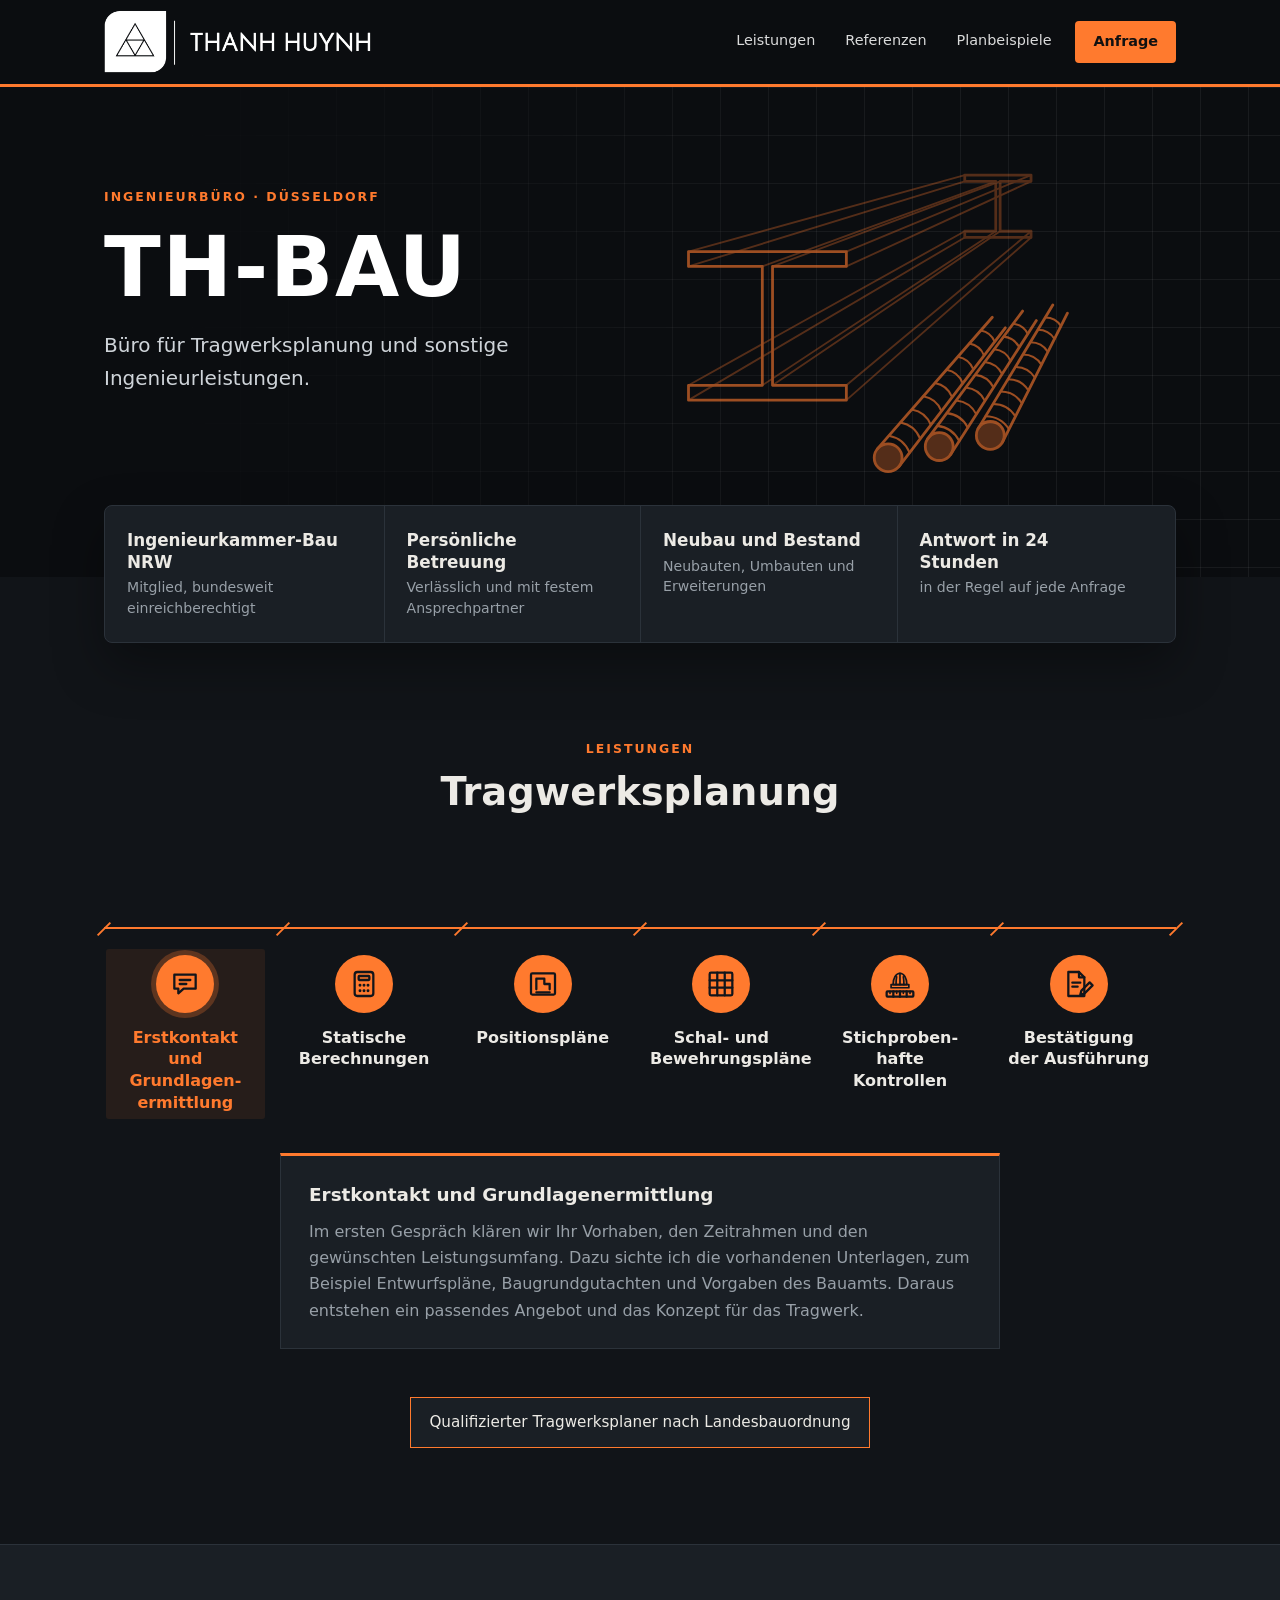
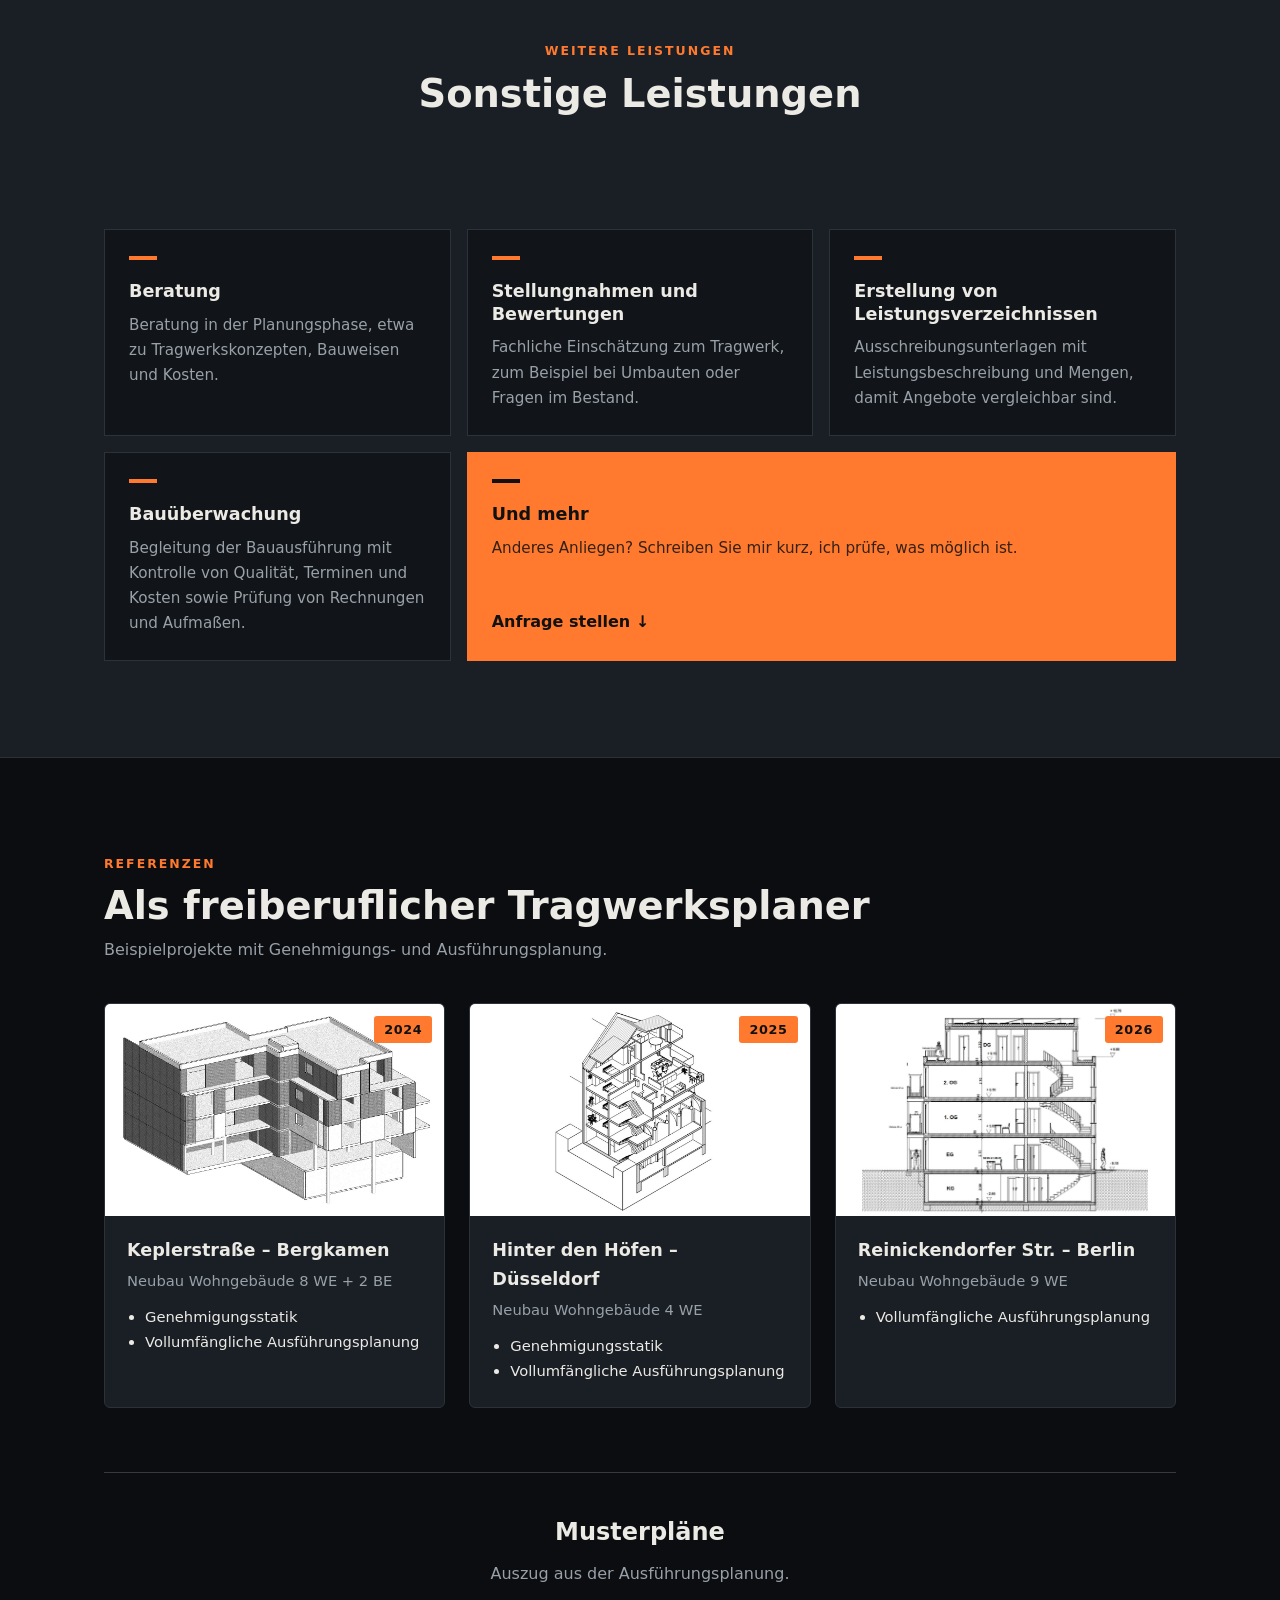
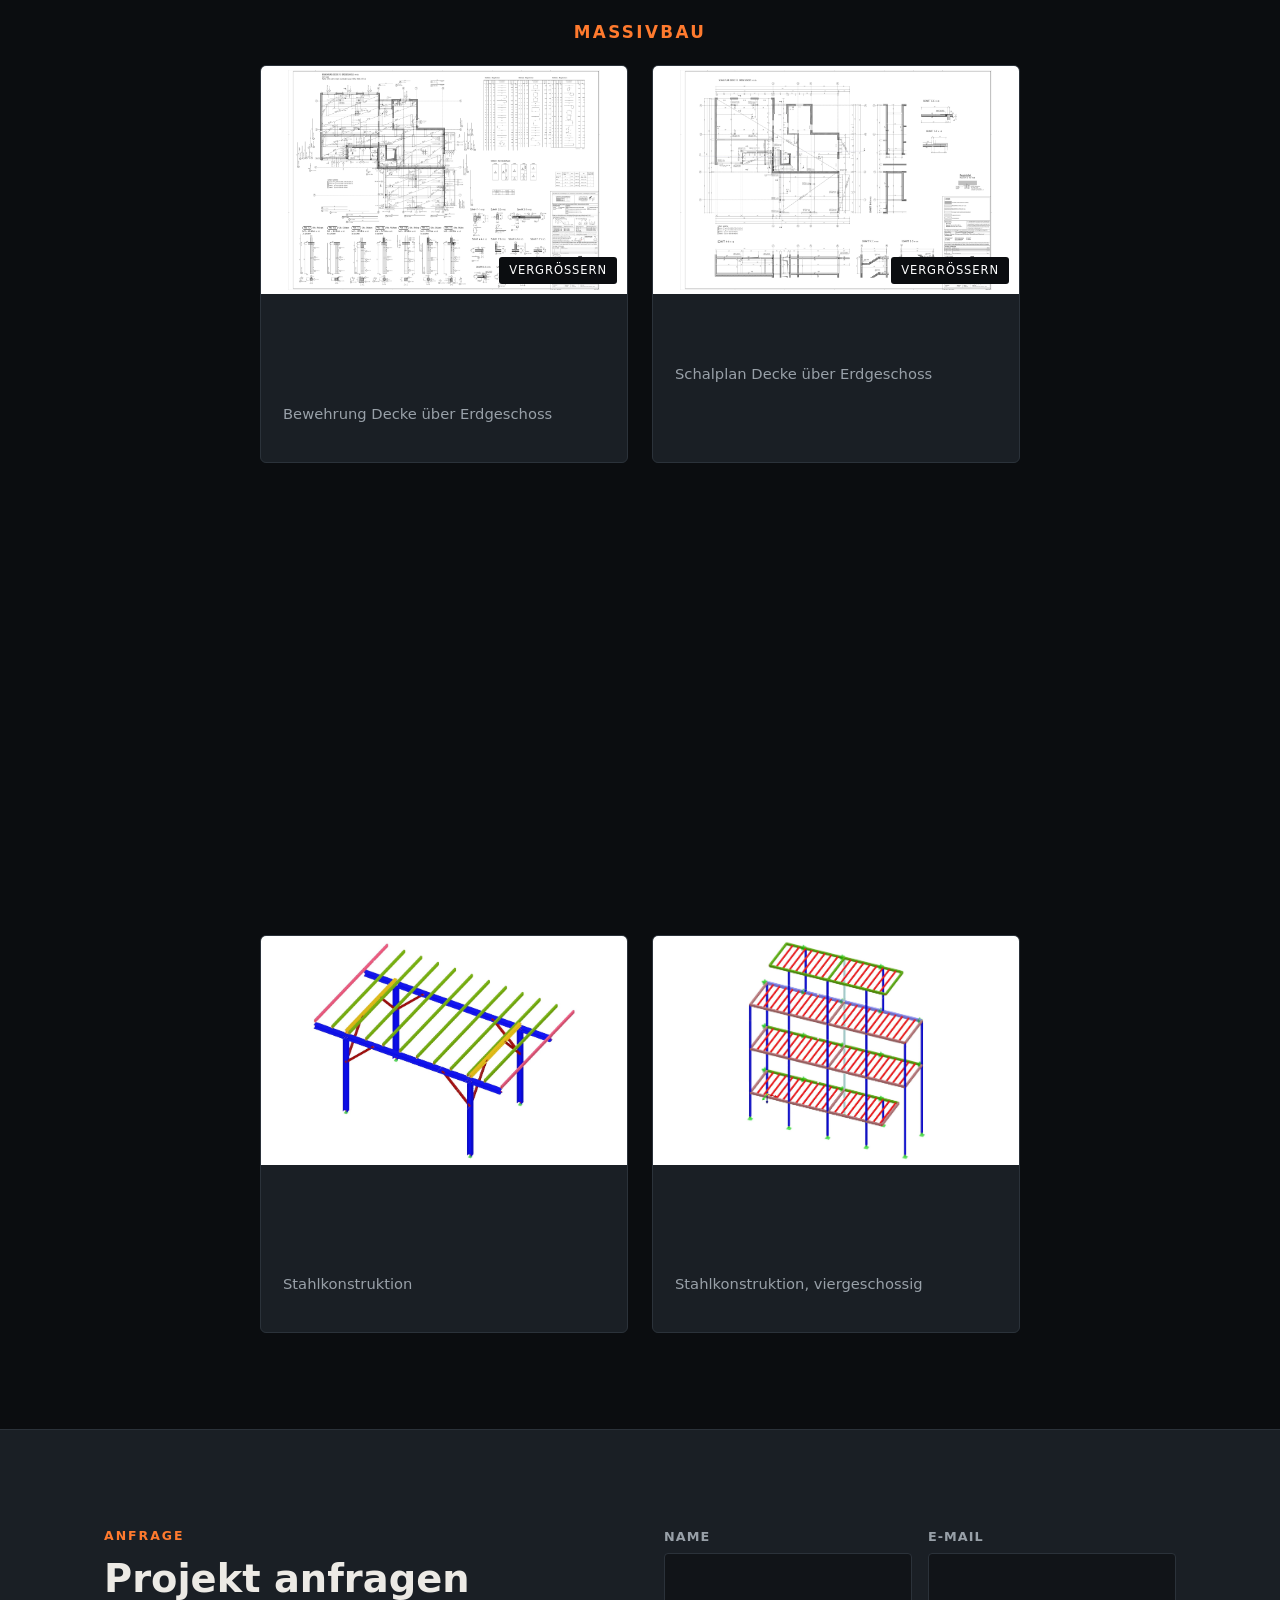
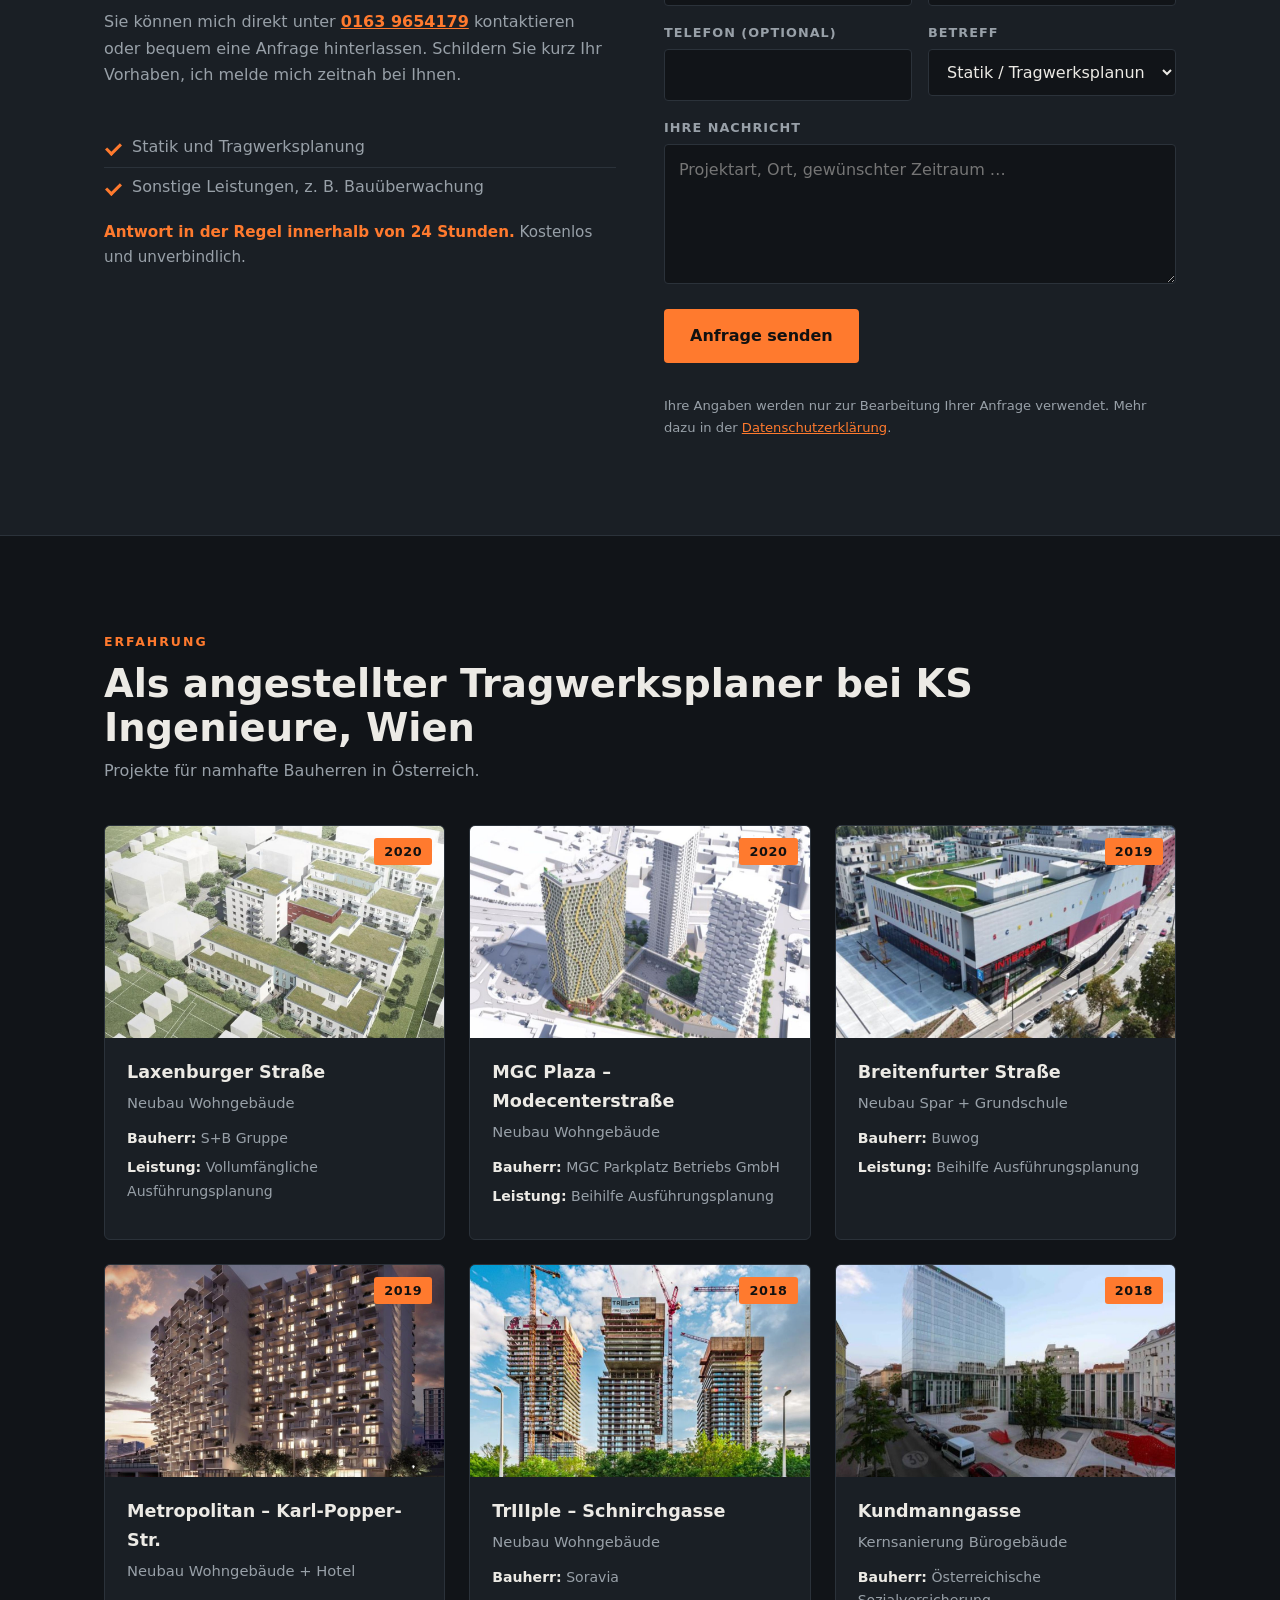
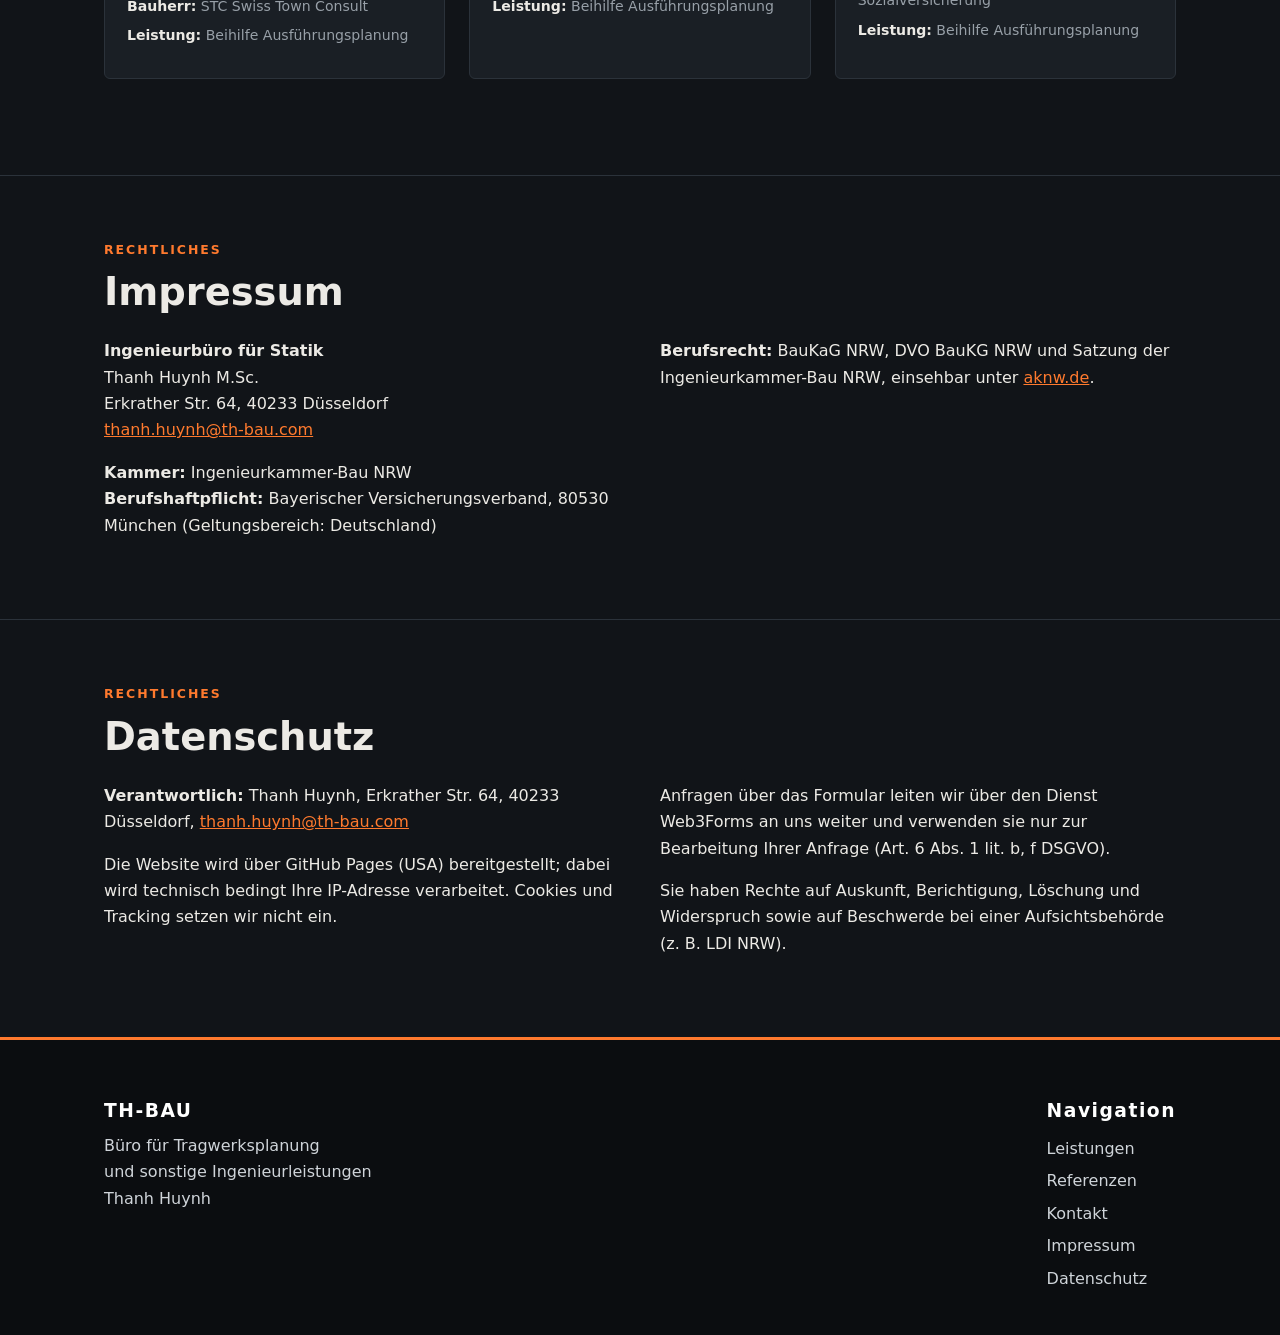
==== design1.html @ 148c4012 "Hover-Effekt Anheben fuer die Symbole der Massekette Co-Authored-By: Claude Sonnet 5.5 <noreply@anth" ====
<!DOCTYPE html>
<html lang="de" data-theme="dark">
<head>
<meta charset="utf-8">
<meta name="robots" content="noindex">
<meta name="viewport" content="width=device-width, initial-scale=1, viewport-fit=cover">
<title>TH-BAU – Büro für Tragwerksplanung und sonstige Ingenieurleistungen</title>
<meta name="description" content="TH-BAU – Ingenieurbüro Thanh Huynh in Düsseldorf: Tragwerksplanung, Statik sowie Schal- und Bewehrungspläne.">
<meta name="theme-color" content="#1b2026">
<meta name="color-scheme" content="dark">
<link rel="icon" href="data:image/svg+xml,%3Csvg xmlns='http://www.w3.org/2000/svg' viewBox='0 0 64 64'%3E%3Crect width='64' height='64' rx='12' fill='%231b2026'/%3E%3Cpath d='M32 10 55 52H9Z' fill='none' stroke='white' stroke-width='4' stroke-linejoin='round'/%3E%3Cpath d='M21 31H43L32 52Z' fill='none' stroke='white' stroke-width='4' stroke-linejoin='round'/%3E%3C/svg%3E">
<meta property="og:type" content="website">
<meta property="og:locale" content="de_DE">
<meta property="og:title" content="TH-BAU – Tragwerksplanung und Statik">
<meta property="og:description" content="TH-BAU – Ingenieurbüro Thanh Huynh in Düsseldorf: Tragwerksplanung, Statik sowie Schal- und Bewehrungspläne.">
<meta property="og:url" content="https://www.th-bau.com/">
<meta property="og:image" content="https://www.th-bau.com/images/3d-modell-tragwerk-keplerstrae-bergkamen.jpg">
<script type="application/ld+json">{"@context":"https://schema.org","@type":"ProfessionalService","name":"TH-BAU – Ingenieurbüro für Statik","founder":"Thanh Huynh","url":"https://www.th-bau.com/","email":"thanh.huynh@th-bau.com","telephone":"+49 163 9654179","address":{"@type":"PostalAddress","streetAddress":"Erkrather Str. 64","postalCode":"40233","addressLocality":"Düsseldorf","addressCountry":"DE"},"areaServed":"DE","knowsAbout":["Tragwerksplanung","Statik","Bewehrungsplanung"]}</script>

<style>
:root{--bg:#f4f2ee;--surf:#fff;--ink:#16191d;--mute:#5c636b;--line:#d9d5cc;--dark:#1b2026;--accent:#e8590c;--accent-ink:#fff;--grid:rgba(255,255,255,.07);
box-sizing:border-box;padding-top:env(safe-area-inset-top,0px);padding-bottom:env(safe-area-inset-bottom,0px);color-scheme:light}
@media (prefers-color-scheme:dark){:root:not([data-theme="light"]){--bg:#111418;--surf:#1a1f25;--ink:#eceae5;--mute:#98a0a8;--line:#2b323a;--dark:#0b0d10;--accent:#ff7a2e;--accent-ink:#111;color-scheme:dark}}
:root[data-theme="dark"]{--bg:#111418;--surf:#1a1f25;--ink:#eceae5;--mute:#98a0a8;--line:#2b323a;--dark:#0b0d10;--accent:#ff7a2e;--accent-ink:#111;color-scheme:dark}
html{scroll-behavior:smooth;scroll-padding-top:calc(104px + env(safe-area-inset-top,0px))}
*{box-sizing:border-box}
body{margin:0;background:var(--bg);color:var(--ink);font:16px/1.65 system-ui,-apple-system,"Segoe UI",Roboto,Helvetica,Arial,sans-serif}
body::before{content:"";position:fixed;inset:0 0 auto;height:env(safe-area-inset-top,0px);background:var(--dark);z-index:10}
a{color:inherit}
.wrap{max-width:1120px;margin:0 auto;padding:0 24px}
header{position:sticky;top:env(safe-area-inset-top,0px);z-index:9;background:var(--dark);color:#fff;border-bottom:3px solid var(--accent)}
header .wrap{display:flex;align-items:center;justify-content:space-between;flex-wrap:wrap;gap:6px 16px;min-height:84px;padding-top:8px;padding-bottom:8px}
.logo{display:block;line-height:0}
.logo img{height:68px;width:auto;display:block}
nav{display:flex;gap:6px;flex-wrap:wrap}
nav a{text-decoration:none;font-size:.9rem;padding:8px 12px;border-radius:4px;opacity:.85}
nav a.cta{background:var(--accent);color:var(--accent-ink);font-weight:700;opacity:1;padding:9px 18px;margin-left:6px}
nav a.cta:hover{filter:brightness(1.1);background:var(--accent)}
nav a:hover{opacity:1;background:rgba(255,255,255,.1)}
.hero{background:var(--dark);color:#fff;position:relative;overflow:hidden}
.hero .wrap{padding-top:96px;padding-bottom:104px;position:relative}
.heroart{position:absolute;right:calc(max(0px,(100% - 1120px)/2) + 24px);top:50%;transform:translateY(-50%);width:min(46%,520px);height:auto;color:var(--accent);opacity:.45;pointer-events:none}@media (max-width:760px){.heroart{width:88%;right:-14%;opacity:.14}}
.tag{display:inline-block;font-size:.78rem;font-weight:700;letter-spacing:.16em;text-transform:uppercase;color:var(--accent);margin-bottom:18px}
h1{font-size:clamp(2.6rem,8vw,5.2rem);line-height:1;margin:0 0 20px;letter-spacing:.02em;font-weight:800}
.hero p{font-size:1.25rem;max-width:560px;margin:0 0 32px;color:#cfd4d9}
.btn{display:inline-block;background:var(--accent);color:var(--accent-ink);font-weight:700;text-decoration:none;padding:14px 26px;border-radius:4px}
.btn.ghost{background:none;color:inherit;border:2px solid currentColor;margin-left:8px}
.who{margin-top:44px;padding-top:20px;border-top:1px solid rgba(255,255,255,.2);display:inline-block;color:#aeb5bc;font-size:.95rem}
.who b{color:#fff}
section{padding:80px 0}
h2{font-size:clamp(1.7rem,4vw,2.4rem);margin:0 0 8px;line-height:1.15}
.sub{color:var(--mute);margin:0 0 40px;max-width:640px}
.kicker{font-size:.78rem;font-weight:700;letter-spacing:.16em;text-transform:uppercase;color:var(--accent);display:block;margin-bottom:10px}
.grid2{display:grid;grid-template-columns:repeat(auto-fit,minmax(min(100%,420px),1fr));gap:24px}
.card{background:var(--surf);border:1px solid var(--line);border-top:5px solid var(--accent);border-radius:6px;padding:32px}
.card h3{margin:0 0 6px;font-size:1.2rem;letter-spacing:.04em}
.card .lead{color:var(--mute);margin:0 0 18px}
.card h4{margin:0 0 8px;font-size:.8rem;letter-spacing:.12em;text-transform:uppercase;color:var(--mute)}
ul.chk{list-style:none;margin:0;padding:0}
ul.chk li{padding:6px 0 6px 28px;position:relative;border-bottom:1px solid var(--line)}
ul.chk li:last-child{border:0}
ul.chk li::before{content:"";position:absolute;left:2px;top:15px;width:12px;height:6px;border-left:3px solid var(--accent);border-bottom:3px solid var(--accent);transform:rotate(-45deg)}
.note{margin-top:22px;padding:14px 16px;background:var(--bg);border-left:4px solid var(--accent);font-size:.95rem}
.note a{color:var(--accent);font-weight:700}
.dark{background:var(--dark);color:#eceae5}
.dark .sub{color:#98a0a8}
.projects{display:grid;grid-template-columns:repeat(auto-fill,minmax(min(100%,320px),1fr));gap:24px}
.proj{background:var(--surf);border:1px solid var(--line);border-radius:6px;overflow:hidden;color:var(--ink);display:flex;flex-direction:column}
.ph{aspect-ratio:16/10;background:repeating-linear-gradient(45deg,var(--bg),var(--bg) 12px,var(--line) 12px,var(--line) 13px);display:grid;place-items:center;color:var(--mute);font-size:.8rem;letter-spacing:.12em;text-transform:uppercase;position:relative}
.ph.plan{background-image:linear-gradient(var(--line) 1px,transparent 1px),linear-gradient(90deg,var(--line) 1px,transparent 1px);background-size:20px 20px}
.ph img{position:absolute;inset:0;width:100%;height:100%;object-fit:cover}
.year{position:absolute;top:12px;right:12px;background:var(--accent);color:var(--accent-ink);font-weight:700;font-size:.8rem;padding:3px 10px;border-radius:3px;letter-spacing:.05em;z-index:1}
.body{padding:20px 22px 24px}
.body h3{margin:0 0 4px;font-size:1.1rem}
.body .type{color:var(--mute);font-size:.92rem;margin:0 0 12px}
.body ul{margin:0;padding-left:18px;font-size:.92rem}
.meta{font-size:.88rem;color:var(--mute);margin:0 0 6px}
.meta b{color:var(--ink)}
.ph.plan.has{background:#fff;cursor:zoom-in}
.ph.plan.has img{object-fit:contain;padding:4px}
.ph.plan.has{overflow:hidden}
.ph.plan.has img{transition:transform .35s ease}
.ph.plan.has:hover img,.ph.plan.has:focus-visible img{transform:scale(1.08)}
.ph.plan.has .zh{transition:background .2s,color .2s}
.ph.plan.has:hover .zh{background:var(--accent);color:var(--accent-ink)}
@media (prefers-reduced-motion:reduce){.ph.plan.has img{transition:none}}
.zh{position:absolute;right:10px;bottom:10px;background:var(--dark);color:#fff;font-size:.72rem;letter-spacing:.08em;padding:4px 10px;border-radius:3px;z-index:1}
.ph.zoom{cursor:zoom-in;overflow:hidden}
.ph.zoom:not(.plan) .zh{opacity:0;transition:opacity .2s}
.ph.zoom:not(.plan):hover .zh,.ph.zoom:not(.plan):focus-visible .zh{opacity:1}
@media (prefers-reduced-motion:reduce){.ph.zoom img{transition:none}}
#lb{position:fixed;inset:0;z-index:50;background:rgba(0,0,0,.98);display:none;overflow:hidden;touch-action:none;overscroll-behavior:contain;-webkit-user-select:none;user-select:none}
#lb.on{display:block}
#lb img{position:absolute;left:0;top:0;transform-origin:0 0;max-width:none;background:#fff;cursor:grab;-webkit-user-drag:none;user-select:none;will-change:transform}
#lb img.drag{cursor:grabbing}
#lb .bar{position:fixed;top:0;left:0;right:0;z-index:51;display:flex;align-items:center;gap:8px;padding:calc(8px + env(safe-area-inset-top,0px)) 12px 8px;background:rgba(0,0,0,.82)}
#lb .t{flex:1;min-width:0;color:#cfd4d9;font-size:.72rem;line-height:1.25;overflow:hidden;display:-webkit-box;-webkit-line-clamp:2;-webkit-box-orient:vertical}
#lb .b{border:0;cursor:pointer;font:inherit;font-weight:700;background:rgba(255,255,255,.16);color:#fff;min-width:42px;height:40px;border-radius:6px;font-size:1.2rem;line-height:1}
#lb .x{background:var(--accent);color:var(--accent-ink);font-size:.9rem;padding:0 14px}
.plans-wrap{margin-top:64px;padding-top:40px;border-top:1px solid rgba(255,255,255,.18);text-align:center}
.plans-wrap h3{margin:0 0 8px;font-size:1.5rem}
.plans-wrap .sub{margin:0 auto 32px}
.plans{display:grid;grid-template-columns:repeat(3,minmax(0,1fr));gap:24px;max-width:1120px;margin:0 auto;text-align:left}
.grp{margin:0 0 18px;font-size:1.05rem;letter-spacing:.14em;text-transform:uppercase;color:var(--accent)}
.plans.two{grid-template-columns:repeat(2,minmax(0,1fr));max-width:760px}
@media (max-width:900px){.plans,.plans.two{grid-template-columns:1fr;max-width:560px}}
.anfrage{background:var(--surf);border-top:1px solid var(--line);border-bottom:1px solid var(--line)}
.aw{display:grid;grid-template-columns:repeat(auto-fit,minmax(min(100%,320px),1fr));gap:48px;align-items:start}
.aw ul{margin:20px 0 0;padding:0;list-style:none;color:var(--mute)}
.aw li{padding:4px 0}
form.f{display:grid;grid-template-columns:1fr 1fr;gap:16px}
.f label{display:block;font-size:.8rem;font-weight:700;letter-spacing:.08em;text-transform:uppercase;color:var(--mute);margin-bottom:6px}
.f .full{grid-column:1/-1}
.f input,.f select,.f textarea{width:100%;font:inherit;color:var(--ink);background:var(--bg);border:1px solid var(--line);border-radius:4px;padding:12px 14px}
.f input:focus,.f select:focus,.f textarea:focus{outline:2px solid var(--accent);outline-offset:1px}
.f textarea{min-height:140px;resize:vertical}
.f button{border:0;cursor:pointer;font:inherit;font-weight:700}
#st{font-size:.92rem;color:var(--mute);margin:0}
#st a{color:var(--accent);font-weight:700}
@media (max-width:640px){form.f{grid-template-columns:1fr}}
.lz{text-align:center}
.lz .sub{margin:0 auto 52px}
.chain{display:flex;max-width:1120px;margin:0 auto}
.chain>div{flex:1 1 0;min-width:0;position:relative;border-top:2px solid var(--accent);padding:26px 10px 0}
.chain>div::before,.chain>div:last-child::after{content:"";position:absolute;top:-1px;width:18px;border-top:2.5px solid var(--accent);transform:translate(-50%,0) rotate(-45deg)}
.chain>div::before{left:0}
.chain>div:last-child::after{right:0;transform:translate(50%,0) rotate(-45deg)}
.chain b{display:block;font-size:1rem;line-height:1.35;hyphens:manual}
.chain .stb{display:block;width:100%;background:none;border:0;font:inherit;color:inherit;text-align:center;cursor:pointer;padding:6px 8px;margin:-6px -8px;border-radius:3px;transition:color .2s,background .2s}
.chain .stb:hover,.chain .stb:focus-visible,.chain .stb[aria-pressed="true"]{color:var(--accent);background:rgba(255,122,46,.09)}
.chain .ico{width:58px;height:58px;border-radius:50%;background:var(--accent);display:grid;place-items:center;margin:0 auto 14px}
.chain .ico svg{width:32px;height:32px;fill:none;stroke:#12151b;stroke-width:1.7;stroke-linecap:round;stroke-linejoin:round}
.chain .desc{display:none}
.chainpanel{max-width:720px;min-height:11.5rem;margin:40px auto 0;padding:24px 28px;background:var(--surf);border:1px solid var(--line);border-top:3px solid var(--accent);text-align:left}
.chainpanel h3,.chain .desc h3{margin:0 0 8px;font-size:1.15rem}
.chainpanel p,.chain .desc p{margin:0;color:var(--mute)}
.ex{display:inline-block;margin-top:12px;color:var(--accent);font-weight:600;text-decoration:none}
.ex:hover{text-decoration:underline}
.chips{display:grid;grid-template-columns:minmax(0,460px);justify-content:center;gap:10px;margin:48px auto 0}
.chip{display:flex;align-items:center;justify-content:center;text-align:center;border:1px solid var(--accent);background:var(--surf);padding:12px 16px;font-size:.95rem}
@media (max-width:900px){.chips{grid-template-columns:minmax(0,520px)}.chainpanel{display:none}.chain .st[data-open] .desc{display:block;padding:10px 0 0}.chain .stb{text-align:left;display:flex;align-items:center;gap:14px}.chain .ico{width:44px;height:44px;margin:0;flex:none}.chain .ico svg{width:25px;height:25px}.chain .desc h3{display:none}.chain{flex-direction:column;border-left:2px solid var(--accent);margin-left:12px;max-width:none;text-align:left}
.chain>div{border-top:0;padding:14px 0 14px 22px}
.chain>div::before{left:-1px;top:50%;transform:translate(-50%,-50%) rotate(-45deg)}
.chain>div:last-child::after{display:none}}
@media (prefers-reduced-motion:reduce){.chain a,.chain a small{transition:none}}
.sonst{background:var(--surf);border-top:1px solid var(--line);border-bottom:1px solid var(--line)}
.sgrid{display:grid;grid-template-columns:repeat(3,minmax(0,1fr));gap:16px;text-align:left}
.scard{background:var(--bg);border:1px solid var(--line);padding:26px 24px 24px;display:flex;flex-direction:column;gap:10px;color:inherit;text-decoration:none}
.scard::before{content:"";width:28px;height:4px;background:var(--accent);margin-bottom:10px}
.scard h3{margin:0;font-size:1.1rem;line-height:1.3}
.scard p{margin:0;color:var(--mute);font-size:.95rem}
.scta{background:var(--accent);border-color:var(--accent);color:var(--accent-ink);justify-content:flex-start}
.scta::before{background:var(--accent-ink)}
.scta p{color:inherit;opacity:.85}
.scta span{margin-top:auto;padding-top:8px;font-weight:700}
.scta{grid-column:span 2}
.scta:hover{filter:brightness(1.08)}
@media (max-width:900px){.sgrid{grid-template-columns:repeat(2,minmax(0,1fr))}}
@media (max-width:560px){.sgrid{grid-template-columns:1fr}.scta{grid-column:auto}}
.imp{padding:64px 0;border-top:1px solid var(--line)}
.impg{display:grid;grid-template-columns:repeat(auto-fit,minmax(min(100%,340px),1fr));gap:40px;margin-top:24px}
.impg p{margin:0 0 16px}
.impg ol{margin:0 0 16px;padding-left:20px}
.imp a{color:var(--accent);word-break:break-word}
footer{background:var(--dark);color:#cfd4d9;padding:56px 0 40px;border-top:3px solid var(--accent)}
footer .wrap{display:flex;flex-wrap:wrap;gap:32px;justify-content:space-between}
footer h3{color:#fff;margin:0 0 6px;letter-spacing:.08em}
footer a{display:block;text-decoration:none;padding:3px 0}
footer a:hover{color:var(--accent)}
@media (max-width:640px){.logo img{height:52px}nav a{padding:8px 8px;font-size:.82rem}.btn.ghost{margin:10px 0 0}section{padding:56px 0}.hero .wrap{padding-top:64px;padding-bottom:72px}}
@media (max-width:640px){
header .wrap{flex-direction:column;align-items:stretch;gap:6px}
nav{width:100%;flex-wrap:nowrap;justify-content:space-between;gap:2px}
nav a{padding:8px 6px;font-size:.8rem;white-space:nowrap}
nav a.cta{padding:8px 14px;margin-left:auto}
}

/* ---- Modern: Fakten, Bewegung, Hover, mobile Leiste ---- */
section{padding:96px 0}
.facts{position:relative;z-index:2;background:var(--dark);border-top:1px solid rgba(255,255,255,.1)}
.facts .wrap{display:grid;grid-template-columns:repeat(4,minmax(0,1fr))}
.fact{padding:24px 22px;border-left:1px solid rgba(255,255,255,.14);color:#cfd4d9;min-width:0}
.fact:first-child{border-left:0;padding-left:0}
.fact b{display:block;color:#fff;font-size:1.05rem;line-height:1.3;margin-bottom:4px}
.fact span{display:block;font-size:.88rem;line-height:1.45}
.fact i{font-style:normal;color:var(--accent)}
@media (max-width:900px){.facts .wrap{grid-template-columns:repeat(2,minmax(0,1fr))}.fact:nth-child(3){border-left:0;padding-left:0}.fact:nth-child(n+3){border-top:1px solid rgba(255,255,255,.14)}.fact:nth-child(odd){padding-left:0}}
@media (max-width:480px){.fact{padding:16px 14px}.fact b{font-size:.95rem}.fact span{font-size:.8rem}.facts[data-v="b"] .wrap{padding:0 8px}}
/* Variante A: Modellkarte */
.heromodel{display:none}
.hero[data-v="a"] .heroart{top:44%;width:min(58%,640px);right:calc(max(0px,(100% - 1120px)/2) - 60px);opacity:.3}
.hero[data-v="a"] .heromodel{display:block;position:absolute;z-index:1;right:calc(max(0px,(100% - 1120px)/2) + 24px);top:50%;transform:translateY(-50%) rotate(2deg);width:min(34%,380px);margin:0;background:#fff;padding:14px 14px 10px;border-radius:4px;box-shadow:0 28px 60px rgba(0,0,0,.5)}
.heromodel img{display:block;width:100%;aspect-ratio:4/3;object-fit:contain}
.heromodel figcaption{font-size:.72rem;letter-spacing:.1em;text-transform:uppercase;color:#4c5660;margin-top:8px;font-weight:600}
@media (max-width:900px){.hero[data-v="a"] .heromodel{display:none}.hero[data-v="a"] .heroart{width:88%;right:-14%;opacity:.14}}
/* Variante B: Konstruktionsraster */
.hero[data-v="b"]::before{content:"";position:absolute;inset:0;background-image:linear-gradient(rgba(255,255,255,.06) 1px,transparent 1px),linear-gradient(90deg,rgba(255,255,255,.06) 1px,transparent 1px);background-size:48px 48px;-webkit-mask-image:linear-gradient(90deg,transparent 10%,#000 70%);mask-image:linear-gradient(90deg,transparent 10%,#000 70%);pointer-events:none}
.hero[data-v="b"] .heroart{width:min(46%,520px);top:43%;opacity:.6}
.hero[data-v="b"] .wrap{padding-bottom:150px}
.facts[data-v="b"]{background:none;border:0;margin-top:-72px}
.facts[data-v="b"] .wrap{background:var(--surf);border:1px solid var(--line);border-radius:8px;box-shadow:0 22px 50px rgba(0,0,0,.35);padding:0 22px;width:calc(100% - 48px);max-width:1072px}
.facts[data-v="b"] .fact{color:var(--mute)}
.facts[data-v="b"] .fact b{color:var(--ink)}
.facts[data-v="b"] .fact{border-color:var(--line)}
@media (max-width:900px){.hero[data-v="b"] .heroart{width:88%;right:-14%;opacity:.2}.hero[data-v="b"] .wrap{padding-bottom:120px}}
/* Bewegung */
.js .rv{opacity:0;transform:translateY(18px);transition:opacity .7s ease,transform .7s ease;transition-delay:var(--d,0s)}
.js .rv.in{opacity:1;transform:none}
@media (prefers-reduced-motion:reduce){.js .rv{opacity:1;transform:none;transition:none}}
/* Hover */
.proj,.scard{transition:transform .25s ease,box-shadow .25s ease,border-color .25s ease}
.proj:hover,.scard:hover{transform:translateY(-4px);box-shadow:0 18px 36px rgba(0,0,0,.28);border-color:var(--accent)}
@media (prefers-reduced-motion:reduce){.proj:hover,.scard:hover{transform:none}}
.js .proj.rv.in:hover,.js .scard.rv.in:hover{transform:translateY(-4px)}
.js .proj.rv.in,.js .scard.rv.in{transition:transform .25s ease,box-shadow .25s ease,border-color .25s ease}
/* Antwortzeit */
.react{margin:14px 0 0;font-size:.95rem;color:var(--mute)}
.react b{color:var(--accent)}
/* Feste Anfrage-Leiste am Handy */
.stickycta{display:none}
@media (max-width:760px){
 .stickycta{display:block;position:fixed;left:0;right:0;bottom:0;z-index:50;padding:10px max(16px,env(safe-area-inset-right,0px)) calc(10px + env(safe-area-inset-bottom,0px)) max(16px,env(safe-area-inset-left,0px));background:rgba(15,20,26,.94);-webkit-backdrop-filter:blur(8px);backdrop-filter:blur(8px);border-top:1px solid rgba(255,255,255,.12);transform:translateY(110%);transition:transform .3s ease}
 .stickycta.show{transform:none}
 .stickycta .btn{display:block;text-align:center;width:100%;box-sizing:border-box}
 footer{padding-bottom:96px}
}
/* Hover: Symbole in der Massekette */
.chain .ico{transition:transform .28s cubic-bezier(.2,.8,.2,1),box-shadow .28s ease}
.chain .ico svg{transition:transform .28s cubic-bezier(.2,.8,.2,1)}
.chain .stb:focus-visible .ico,.chain .stb[aria-pressed="true"] .ico{box-shadow:0 0 0 5px color-mix(in srgb,var(--accent) 26%,transparent)}
@media (hover:hover){.chain .stb:hover .ico,.chain .stb:focus-visible .ico{transform:translateY(-7px);box-shadow:0 0 0 6px color-mix(in srgb,var(--accent) 28%,transparent),0 14px 22px rgba(0,0,0,.35)}.chain .stb:hover .ico svg,.chain .stb:focus-visible .ico svg{transform:scale(1.12) rotate(-6deg)}}
@media (prefers-reduced-motion:reduce){.chain .ico,.chain .ico svg{transition:none}.chain .stb:hover .ico,.chain .stb:hover .ico svg{transform:none}}
</style>
</head>
<body>

<header>
  <div class="wrap">
    <a class="logo" href="#start" aria-label="Thanh Huynh – Startseite"><img src="images/thanh-huynh.png?v=3" alt="Thanh Huynh" width="1000" height="255"></a>
    <nav>
      <a href="#leistungen">Leistungen</a>
      <a href="#referenzen">Referenzen</a>
      <a href="#musterplaene">Planbeispiele</a>
      <a class="cta" href="#anfrage">Anfrage</a>
    </nav>
  </div>
</header>

<main id="start">
<div class="hero" data-v="b">
<svg class="heroart" viewBox="0 0 560 400" aria-hidden="true"><g fill="none" stroke="currentColor" stroke-width="3" stroke-linejoin="round" stroke-linecap="round"><g opacity=".5"><path d="M332.5 67.6L403.9 67.6L403.9 74.4L370.6 74.4L370.6 128.1L403.9 128.1L403.9 134.8L332.5 134.8L332.5 128.1L365.9 128.1L365.9 74.4L332.5 74.4Z"/><path stroke-width="2" d="M35.0 150.0L332.5 67.6"/><path stroke-width="2" d="M205.0 150.0L403.9 67.6"/><path stroke-width="2" d="M205.0 166.0L403.9 74.4"/><path stroke-width="2" d="M125.5 166.0L370.6 74.4"/><path stroke-width="2" d="M125.5 294.0L370.6 128.1"/><path stroke-width="2" d="M205.0 294.0L403.9 128.1"/><path stroke-width="2" d="M205.0 310.0L403.9 134.8"/><path stroke-width="2" d="M35.0 310.0L332.5 134.8"/><path stroke-width="2" d="M35.0 294.0L332.5 128.1"/><path stroke-width="2" d="M114.5 294.0L365.9 128.1"/><path stroke-width="2" d="M114.5 166.0L365.9 74.4"/><path stroke-width="2" d="M35.0 166.0L332.5 74.4"/></g><path d="M35.0 150.0L205.0 150.0L205.0 166.0L125.5 166.0L125.5 294.0L205.0 294.0L205.0 310.0L35.0 310.0L35.0 294.0L114.5 294.0L114.5 166.0L35.0 166.0Z"/><path d="M261.6 381.5L376.2 232.1M238.4 362.5L362.2 220.7"/><circle cx="250" cy="372" r="15" fill="currentColor" fill-opacity=".5"/><path stroke-width="2.2" d="M273.1 366.6Q266.9 351.3 250.8 348.3"/><path stroke-width="2.2" d="M284.5 351.6Q278.6 337.0 263.2 334.1"/><path stroke-width="2.2" d="M296.0 336.7Q290.4 322.7 275.5 320.0"/><path stroke-width="2.2" d="M307.4 321.7Q302.1 308.4 287.9 305.8"/><path stroke-width="2.2" d="M318.9 306.8Q313.8 294.1 300.3 291.6"/><path stroke-width="2.2" d="M330.3 291.9Q325.5 279.8 312.7 277.4"/><path stroke-width="2.2" d="M341.8 276.9Q337.2 265.5 325.1 263.2"/><path stroke-width="2.2" d="M353.3 262.0Q348.9 251.2 337.5 249.1"/><path stroke-width="2.2" d="M364.7 247.0Q360.6 236.9 349.9 234.9"/><path d="M317.3 368.5L409.6 224.3M292.7 351.5L394.8 214.1"/><circle cx="305" cy="360" r="15" fill="currentColor" fill-opacity=".5"/><path stroke-width="2.2" d="M326.6 354.1Q319.2 339.4 302.9 337.7"/><path stroke-width="2.2" d="M335.8 339.7Q328.8 325.6 313.1 324.0"/><path stroke-width="2.2" d="M345.0 325.3Q338.3 311.8 323.3 310.3"/><path stroke-width="2.2" d="M354.2 310.8Q347.8 298.0 333.5 296.5"/><path stroke-width="2.2" d="M363.5 296.4Q357.3 284.2 343.7 282.8"/><path stroke-width="2.2" d="M372.7 282.0Q366.9 270.4 353.9 269.0"/><path stroke-width="2.2" d="M381.9 267.6Q376.4 256.6 364.2 255.3"/><path stroke-width="2.2" d="M391.2 253.2Q385.9 242.7 374.4 241.6"/><path stroke-width="2.2" d="M400.4 238.7Q395.5 228.9 384.6 227.8"/><path d="M373.1 355.3L443.1 216.4M346.9 340.7L427.3 207.6"/><circle cx="360" cy="348" r="15" fill="currentColor" fill-opacity=".5"/><path stroke-width="2.2" d="M380.1 341.4Q371.4 327.5 354.9 327.4"/><path stroke-width="2.2" d="M387.1 327.5Q378.7 314.2 363.0 314.1"/><path stroke-width="2.2" d="M394.1 313.6Q386.1 300.8 371.0 300.8"/><path stroke-width="2.2" d="M401.1 299.7Q393.4 287.5 379.1 287.5"/><path stroke-width="2.2" d="M408.1 285.8Q400.8 274.2 387.1 274.2"/><path stroke-width="2.2" d="M415.1 271.9Q408.2 260.9 395.1 260.9"/><path stroke-width="2.2" d="M422.1 258.0Q415.5 247.6 403.2 247.6"/><path stroke-width="2.2" d="M429.1 244.1Q422.9 234.3 411.2 234.3"/><path stroke-width="2.2" d="M436.1 230.2Q430.2 221.0 419.3 221.0"/></g></svg>

  <div class="wrap">
    <span class="tag">Ingenieurbüro · Düsseldorf</span>
    <h1>TH-BAU</h1>
    <p>Büro für Tragwerksplanung und sonstige Ingenieurleistungen.</p>
  </div>
</div>

<div class="facts rv" data-v="b">
  <div class="wrap">
        <div class="fact"><b>Ingenieurkammer-Bau NRW</b><span>Mitglied, bundesweit einreichberechtigt</span></div>
    <div class="fact"><b>Persönliche Betreuung</b><span>Verlässlich und mit festem Ansprechpartner</span></div>
    <div class="fact"><b>Neubau und Bestand</b><span>Neubauten, Umbauten und Erweiterungen</span></div>
    <div class="fact"><b>Antwort in 24 Stunden</b><span>in der Regel auf jede Anfrage</span></div>
  </div>
</div>

<section id="leistungen">
  <div class="wrap lz">
    <span class="kicker">Leistungen</span>
    <h2>Tragwerksplanung</h2>
    <p class="sub">Neubauten, Umbauten, Erweiterungen und Sanierungen von Wohn- und Geschäftshäusern, Industriebauten, Carports, Garagen und mehr.</p>
    <svg width="0" height="0" style="position:absolute" aria-hidden="true" focusable="false"><defs>
<symbol id="pi1" viewBox="0 0 24 24"><path d="M4 5h16v10.5H11L7 19v-3.5H4z"/><path d="M8 9h8M8 12h5"/></symbol>
<symbol id="pi2" viewBox="0 0 24 24"><rect x="5" y="3" width="14" height="18" rx="2"/><rect x="8" y="6" width="8" height="3" rx=".5"/><path stroke-width="2.2" d="M9 13h.01M12 13h.01M15 13h.01M9 17h.01M12 17h.01M15 17h.01"/></symbol>
<symbol id="pi3" viewBox="0 0 24 24"><rect x="3" y="4" width="18" height="16" rx="1"/><path d="M7 16V8h6v4h4v4"/><path d="M7 18.2h10"/></symbol>
<symbol id="pi4" viewBox="0 0 24 24"><rect x="3.5" y="3.5" width="17" height="17" rx="1"/><path d="M9.2 3.5v17M14.8 3.5v17M3.5 9.2h17M3.5 14.8h17"/></symbol>
<symbol id="pi5" viewBox="0 0 24 24"><g transform="translate(3.1 0.6) scale(.74)"><path d="M5 16C5 9.5 8 4.5 12 4.5s7 5 7 11.5z"/><path d="M3 16h18v3.2H3z"/><path d="M12 4.5V16M8.6 8.2c-.5 2.4-.6 5-.6 7.8M15.4 8.2c.5 2.4.6 5 .6 7.8"/></g><rect x="2" y="17.5" width="20" height="4" rx=".6"/><path d="M7 17.5v4M12 17.5v4M17 17.5v4"/><path stroke-width="1.2" d="M4.5 17.5v1.6M9.5 17.5v1.6M14.5 17.5v1.6M19.5 17.5v1.6"/></symbol>
<symbol id="pi6" viewBox="0 0 24 24"><path d="M4 3h8l4 4v14H4z"/><path d="M12 3v4h4M7 11h6M7 14h4"/><path d="M13 20l.8-3 6.2-6.2 2.2 2.2L16 19.2z"/></symbol>
</defs></svg>
<div class="chain" id="chain">
      <div class="st"><button type="button" class="stb" aria-pressed="false"><span class="ico" aria-hidden="true"><svg viewBox="0 0 24 24"><use href="#pi1"/></svg></span><b>Erstkontakt und Grundlagen&shy;ermittlung</b></button><div class="desc"><h3>Erstkontakt und Grundlagenermittlung</h3><p>Im ersten Gespräch klären wir Ihr Vorhaben, den Zeitrahmen und den gewünschten Leistungsumfang. Dazu sichte ich die vorhandenen Unterlagen, zum Beispiel Entwurfspläne, Baugrundgutachten und Vorgaben des Bauamts. Daraus entstehen ein passendes Angebot und das Konzept für das Tragwerk.</p></div></div>
      <div class="st"><button type="button" class="stb" aria-pressed="false"><span class="ico" aria-hidden="true"><svg viewBox="0 0 24 24"><use href="#pi2"/></svg></span><b>Statische Berechnungen</b></button><div class="desc"><h3>Statische Berechnungen</h3><p>Auf Grundlage der Entwurfspläne ermittle ich die Lasten und lege das Tragsystem fest. Alle tragenden Bauteile werden nach den geltenden Normen bemessen und nachgewiesen. Das Ergebnis ist die prüffähige Statik für die Baugenehmigung.</p></div></div>
      <div class="st"><button type="button" class="stb" aria-pressed="false"><span class="ico" aria-hidden="true"><svg viewBox="0 0 24 24"><use href="#pi3"/></svg></span><b>Positionspläne</b></button><div class="desc"><h3>Positionspläne</h3><p>Im Positionsplan erhält jedes tragende Bauteil eine eigene Positionsnummer. Die Pläne zeigen Lage, Abmessungen und Werkstoff von Stützen, Trägern und Decken. Sie verbinden die Statik mit der Ausführung und sind die Basis für die weiteren Pläne.</p><a class="ex" href="#stahlbau">Beispiel ansehen ↓</a></div></div>
      <div class="st"><button type="button" class="stb" aria-pressed="false"><span class="ico" aria-hidden="true"><svg viewBox="0 0 24 24"><use href="#pi4"/></svg></span><b>Schal- und Bewehrungspläne</b></button><div class="desc"><h3>Schal- und Bewehrungspläne</h3><p>Schalpläne legen die Geometrie der Betonbauteile fest, also Maße, Aussparungen und Durchbrüche. Bewehrungspläne zeigen Lage, Durchmesser und Menge des Stahls in jedem Bauteil. Damit kann die Baustelle den Rohbau eindeutig und zügig ausführen.</p><a class="ex" href="#massivbau">Beispiel ansehen ↓</a></div></div>
      <div class="st"><button type="button" class="stb" aria-pressed="false"><span class="ico" aria-hidden="true"><svg viewBox="0 0 24 24"><use href="#pi5"/></svg></span><b>Stichproben&shy;hafte Kontrollen</b></button><div class="desc"><h3>Stichprobenhafte Kontrollen</h3><p>Während der Ausführung prüfe ich stichprobenhaft, ob Bauteile und Bewehrung den Plänen entsprechen. Abweichungen werden dokumentiert und mit den Beteiligten geklärt. So bleibt die Qualität nachvollziehbar, ohne dass eine ständige Präsenz auf der Baustelle nötig ist.</p></div></div>
      <div class="st"><button type="button" class="stb" aria-pressed="false"><span class="ico" aria-hidden="true"><svg viewBox="0 0 24 24"><use href="#pi6"/></svg></span><b>Bestätigung der Ausführung</b></button><div class="desc"><h3>Bestätigung der Ausführung</h3><p>Nach den Kontrollen bestätige ich, dass das Tragwerk gemäß den Plänen ausgeführt wurde. Die Bestätigung stellt der qualifizierte Tragwerksplaner für das Bauamt aus. Damit ist die Tragwerksplanung für das Bauvorhaben abgeschlossen.</p></div></div>
    </div>
    <div class="chainpanel" id="cp" aria-live="polite"></div>
    <div class="chips">
      <span class="chip">Qualifizierter Tragwerksplaner nach Landesbauordnung</span>
    </div>
  </div>
</section>

<section id="sonstiges" class="sonst">
  <div class="wrap lz">
    <span class="kicker">Weitere Leistungen</span>
    <h2>Sonstige Leistungen</h2>
    <p class="sub">Neben der Tragwerksplanung unterstütze ich Sie bei weiteren Ingenieurleistungen rund um Ihr Bauvorhaben.</p>
    <div class="sgrid">
      <div class="scard"><h3>Beratung</h3><p>Beratung in der Planungsphase, etwa zu Tragwerkskonzepten, Bauweisen und Kosten.</p></div>
      <div class="scard"><h3>Stellungnahmen und Bewertungen</h3><p>Fachliche Einschätzung zum Tragwerk, zum Beispiel bei Umbauten oder Fragen im Bestand.</p></div>
      <div class="scard"><h3>Erstellung von Leistungsverzeichnissen</h3><p>Ausschreibungsunterlagen mit Leistungsbeschreibung und Mengen, damit Angebote vergleichbar sind.</p></div>
      <div class="scard"><h3>Bauüberwachung</h3><p>Begleitung der Bauausführung mit Kontrolle von Qualität, Terminen und Kosten sowie Prüfung von Rechnungen und Aufmaßen.</p></div>
      <a class="scard scta" href="#anfrage"><h3>Und mehr</h3><p>Anderes Anliegen? Schreiben Sie mir kurz, ich prüfe, was möglich ist.</p><span>Anfrage stellen ↓</span></a>
    </div>
  </div>
</section>

<section id="referenzen" class="dark">
  <div class="wrap">
    <span class="kicker">Referenzen</span>
    <h2>Als freiberuflicher Tragwerksplaner</h2>
    <p class="sub">Beispielprojekte mit Genehmigungs- und Ausführungsplanung.</p>
    <div class="projects">
      <article class="proj"><div class="ph zoom" role="button" tabindex="0" data-zoom aria-label="Bild vergrößern"><span class="year">2024</span><img src="images/3d-modell-tragwerk-keplerstrae-bergkamen.jpg" alt="3D-Modell Tragwerk Keplerstraße Bergkamen" loading="lazy" style="object-fit:contain;background:#fff"><span class="zh">Vergrößern</span></div><div class="body"><h3>Keplerstraße – Bergkamen</h3><p class="type">Neubau Wohngebäude 8 WE + 2 BE</p><ul><li>Genehmigungsstatik</li><li>Vollumfängliche Ausführungsplanung</li></ul></div></article>
      <article class="proj"><div class="ph zoom" role="button" tabindex="0" data-zoom aria-label="Bild vergrößern"><span class="year">2025</span><img src="images/hinter-den-hofen.jpg" alt="Hinter den Höfen" loading="lazy" style="object-fit:contain;background:#fff"><span class="zh">Vergrößern</span></div><div class="body"><h3>Hinter den Höfen – Düsseldorf</h3><p class="type">Neubau Wohngebäude 4 WE</p><ul><li>Genehmigungsstatik</li><li>Vollumfängliche Ausführungsplanung</li></ul></div></article>
      <article class="proj"><div class="ph zoom" role="button" tabindex="0" data-zoom aria-label="Bild vergrößern"><span class="year">2026</span><img src="images/reinickendorfer-strae-berlin.jpg" alt="Reinickendorfer Straße Berlin" loading="lazy" style="object-fit:contain;background:#fff"><span class="zh">Vergrößern</span></div><div class="body"><h3>Reinickendorfer Str. – Berlin</h3><p class="type">Neubau Wohngebäude 9 WE</p><ul><li>Vollumfängliche Ausführungsplanung</li></ul></div></article>
    </div>
    <div class="plans-wrap" id="musterplaene">
      <h3>Musterpläne</h3>
      <p class="sub">Auszug aus der Ausführungsplanung.</p>
      <h4 class="grp" id="massivbau">Massivbau</h4>
      <div class="plans two">
      <article class="proj"><div class="ph plan has" role="button" tabindex="0" aria-label="Bewehrungsplan vergrößern" data-zoom data-vector="plans/bewehrungsplan-muster.svg" data-pdf="plans/bewehrungsplan-muster.pdf"><img id="planimg" src="images/muster-bewehrungsplan-decke-uber-erdgeschoss-und-s.jpg?v=2" alt="Muster Bewehrungsplan Decke über Erdgeschoss" width="4200" height="2971"><span class="zh">Vergrößern</span></div><div class="body"><h3>Muster Bewehrungsplan</h3><p class="type">Bewehrung Decke über Erdgeschoss</p></div></article>
      <article class="proj"><div class="ph plan has" role="button" tabindex="0" aria-label="Schalplan vergrößern" data-zoom data-vector="plans/schalplan-muster.svg" data-pdf="plans/schalplan-muster.pdf"><img src="images/muster-schalplan-decke-uber-erdgeschoss.jpg?v=2" alt="Muster Schalplan Decke über Erdgeschoss" width="4200" height="2971"><span class="zh">Vergrößern</span></div><div class="body"><h3>Muster Schalplan</h3><p class="type">Schalplan Decke über Erdgeschoss</p></div></article>
      </div>
      <h4 class="grp" id="stahlbau" style="margin-top:44px">Stahlbau</h4>
      <div class="plans two">
      <article class="proj"><div class="ph plan has" role="button" tabindex="0" aria-label="Positionsplan vergrößern" data-zoom data-vector="plans/positionsplan-muster.svg" data-pdf="plans/positionsplan-muster.pdf"><img src="images/positionsplan-stahlbau.jpg" alt="Muster Positionsplan Stahlbau" width="6084" height="3136" loading="lazy"><span class="zh">Vergrößern</span></div><div class="body"><h3>Muster Positionsplan</h3><p class="type">Stahlträger und Stützen mit Positionen</p></div></article>
      <article class="proj"><div class="ph plan has" role="button" tabindex="0" aria-label="Leitdetails vergrößern" data-zoom data-vector="plans/leitdetails-muster.svg" data-pdf="plans/leitdetails-muster.pdf"><img src="images/muster-leitdetails.jpg" alt="Muster Leitdetails Stahlbauanschlüsse" width="3000" height="2871"><span class="zh">Vergrößern</span></div><div class="body"><h3>Muster Leitdetails</h3><p class="type">Stahlbauanschlüsse und Stützenfuß</p></div></article>
      </div>
      <div class="plans two" style="margin-top:24px">
      <article class="proj"><div class="ph zoom" role="button" tabindex="0" data-zoom aria-label="Bild vergrößern" ><img src="images/modell-ueberdachung.jpg" alt="3D-Modell Stahlüberdachung" loading="lazy" style="object-fit:contain;background:#fff"><span class="zh">Vergrößern</span></div><div class="body"><h3>3D-Modell Überdachung</h3><p class="type">Stahlkonstruktion</p></div></article>
      <article class="proj"><div class="ph zoom" role="button" tabindex="0" data-zoom aria-label="Bild vergrößern" ><img src="images/modell-balkonanlage.jpg" alt="3D-Modell Balkonanlage" loading="lazy" style="object-fit:contain;background:#fff"><span class="zh">Vergrößern</span></div><div class="body"><h3>3D-Modell Balkonanlage</h3><p class="type">Stahlkonstruktion, viergeschossig</p></div></article>
      </div>
    </div>
  </div>
</section>

<section id="anfrage" class="anfrage">
  <div class="wrap aw">
    <div>
      <span class="kicker">Anfrage</span>
      <h2>Projekt anfragen</h2>
      <p class="sub">Sie können mich direkt unter <a href="tel:+491639654179" style="color:var(--accent);font-weight:700;white-space:nowrap">0163 9654179</a> kontaktieren oder bequem eine Anfrage hinterlassen. Schildern Sie kurz Ihr Vorhaben, ich melde mich zeitnah bei Ihnen.</p>
      <ul class="chk"><li>Statik und Tragwerksplanung</li><li>Sonstige Leistungen, z. B. Bauüberwachung</li></ul>
      <p class="react"><b>Antwort in der Regel innerhalb von 24 Stunden.</b> Kostenlos und unverbindlich.</p>
    </div>
    <form class="f" id="af" >
      <input id="hp" name="hp" type="text" tabindex="-1" autocomplete="off" aria-hidden="true" style="position:absolute;left:-9999px;width:1px;height:1px;opacity:0">
      <div><label for="n">Name</label><input id="n" required autocomplete="name"></div>
      <div><label for="m">E-Mail</label><input id="m" type="email" required autocomplete="email"></div>
      <div><label for="t">Telefon (optional)</label><input id="t" type="tel" autocomplete="tel"></div>
      <div><label for="b">Betreff</label><select id="b"><option>Statik / Tragwerksplanung</option><option>Sonstige Leistungen (z. B. Bauüberwachung)</option></select></div>
      <div class="full"><label for="x">Ihre Nachricht</label><textarea id="x" required placeholder="Projektart, Ort, gewünschter Zeitraum …"></textarea></div>
      <div class="full"><button class="btn" type="submit">Anfrage senden</button></div>
      <p class="full" id="st"></p>
      <p class="full" style="font-size:.82rem;color:var(--mute);margin:0">Ihre Angaben werden nur zur Bearbeitung Ihrer Anfrage verwendet. Mehr dazu in der <a href="#datenschutz" style="color:var(--accent)">Datenschutzerklärung</a>.</p>
    </form>
  </div>
</section>

<section>
  <div class="wrap">
    <span class="kicker">Erfahrung</span>
    <h2>Als angestellter Tragwerksplaner bei KS Ingenieure, Wien</h2>
    <p class="sub">Projekte für namhafte Bauherren in Österreich.</p>
    <div class="projects">
      <article class="proj"><div class="ph zoom" role="button" tabindex="0" data-zoom aria-label="Bild vergrößern"><span class="year">2020</span><img src="images/laxenburger-strae.jpg" alt="Laxenburger Straße" loading="lazy"><span class="zh">Vergrößern</span></div><div class="body"><h3>Laxenburger Straße</h3><p class="type">Neubau Wohngebäude</p><p class="meta"><b>Bauherr:</b> S+B Gruppe</p><p class="meta"><b>Leistung:</b> Vollumfängliche Ausführungsplanung</p></div></article>
      <article class="proj"><div class="ph zoom" role="button" tabindex="0" data-zoom aria-label="Bild vergrößern"><span class="year">2020</span><img src="images/mgc-plaza.jpg" alt="MGC Plaza" loading="lazy"><span class="zh">Vergrößern</span></div><div class="body"><h3>MGC Plaza – Modecenterstraße</h3><p class="type">Neubau Wohngebäude</p><p class="meta"><b>Bauherr:</b> MGC Parkplatz Betriebs GmbH</p><p class="meta"><b>Leistung:</b> Beihilfe Ausführungsplanung</p></div></article>
      <article class="proj"><div class="ph zoom" role="button" tabindex="0" data-zoom aria-label="Bild vergrößern"><span class="year">2019</span><img src="images/breitenfurter-strae.jpg" alt="Breitenfurter Straße" loading="lazy"><span class="zh">Vergrößern</span></div><div class="body"><h3>Breitenfurter Straße</h3><p class="type">Neubau Spar + Grundschule</p><p class="meta"><b>Bauherr:</b> Buwog</p><p class="meta"><b>Leistung:</b> Beihilfe Ausführungsplanung</p></div></article>
      <article class="proj"><div class="ph zoom" role="button" tabindex="0" data-zoom aria-label="Bild vergrößern"><span class="year">2019</span><img src="images/metropolitan.jpg" alt="Metropolitan" loading="lazy"><span class="zh">Vergrößern</span></div><div class="body"><h3>Metropolitan – Karl-Popper-Str.</h3><p class="type">Neubau Wohngebäude + Hotel</p><p class="meta"><b>Bauherr:</b> STC Swiss Town Consult</p><p class="meta"><b>Leistung:</b> Beihilfe Ausführungsplanung</p></div></article>
      <article class="proj"><div class="ph zoom" role="button" tabindex="0" data-zoom aria-label="Bild vergrößern"><span class="year">2018</span><img src="images/triiiple-schnirchgasse.jpg" alt="TrIIIple Schnirchgasse" loading="lazy"><span class="zh">Vergrößern</span></div><div class="body"><h3>TrIIIple – Schnirchgasse</h3><p class="type">Neubau Wohngebäude</p><p class="meta"><b>Bauherr:</b> Soravia</p><p class="meta"><b>Leistung:</b> Beihilfe Ausführungsplanung</p></div></article>
      <article class="proj"><div class="ph zoom" role="button" tabindex="0" data-zoom aria-label="Bild vergrößern"><span class="year">2018</span><img src="images/kundmanngasse.jpg" alt="Kundmanngasse" loading="lazy"><span class="zh">Vergrößern</span></div><div class="body"><h3>Kundmanngasse</h3><p class="type">Kernsanierung Bürogebäude</p><p class="meta"><b>Bauherr:</b> Österreichische Sozialversicherung</p><p class="meta"><b>Leistung:</b> Beihilfe Ausführungsplanung</p></div></article>
    </div>
  </div>
</section>
<section id="impressum" class="imp">
  <div class="wrap">
    <span class="kicker">Rechtliches</span>
    <h2>Impressum</h2>
    <div class="impg">
      <div>
        <p><b>Ingenieurbüro für Statik</b><br>Thanh Huynh M.Sc.<br>Erkrather Str. 64, 40233 Düsseldorf<br><a href="mailto:thanh.huynh@th-bau.com">thanh.huynh@th-bau.com</a></p>
        <p><b>Kammer:</b> Ingenieurkammer-Bau NRW<br><b>Berufshaftpflicht:</b> Bayerischer Versicherungsverband, 80530 München (Geltungsbereich: Deutschland)</p>
      </div>
      <div>
        <p><b>Berufsrecht:</b> BauKaG NRW, DVO BauKG NRW und Satzung der Ingenieurkammer-Bau NRW, einsehbar unter <a href="https://www.aknw.de/mitglieder/recht-und-gesetze/gesetze-und-verordnungen/" rel="noopener">aknw.de</a>.</p>
      </div>
    </div>
  </div>
</section>
<section id="datenschutz" class="imp">
  <div class="wrap">
    <span class="kicker">Rechtliches</span>
    <h2>Datenschutz</h2>
    <div class="impg">
      <div>
        <p><b>Verantwortlich:</b> Thanh Huynh, Erkrather Str. 64, 40233 Düsseldorf, <a href="mailto:thanh.huynh@th-bau.com">thanh.huynh@th-bau.com</a></p>
        <p>Die Website wird über GitHub Pages (USA) bereitgestellt; dabei wird technisch bedingt Ihre IP-Adresse verarbeitet. Cookies und Tracking setzen wir nicht ein.</p>
      </div>
      <div>
        <p>Anfragen über das Formular leiten wir über den Dienst Web3Forms an uns weiter und verwenden sie nur zur Bearbeitung Ihrer Anfrage (Art. 6 Abs. 1 lit. b, f DSGVO).</p>
        <p>Sie haben Rechte auf Auskunft, Berichtigung, Löschung und Widerspruch sowie auf Beschwerde bei einer Aufsichtsbehörde (z. B. LDI NRW).</p>
      </div>
    </div>
  </div>
</section>
</main>

<footer>
  <div class="wrap">
    <div><h3>TH-BAU</h3>Büro für Tragwerksplanung<br>und sonstige Ingenieurleistungen<br>Thanh Huynh</div>
    <div><h3>Navigation</h3><a href="#leistungen">Leistungen</a><a href="#referenzen">Referenzen</a><a href="#anfrage">Kontakt</a><a href="#impressum">Impressum</a><a href="#datenschutz">Datenschutz</a></div>
  </div>
</footer>
<div id="lb" role="dialog" aria-label="Bildansicht"><div class="bar"><span class="t">Zwei Finger: Zoom</span><button class="b" type="button" data-z="out" aria-label="Verkleinern">−</button><button class="b" type="button" data-z="in" aria-label="Vergrößern">+</button><a class="b" id="pdfl" href="#" target="_blank" rel="noopener" style="display:none;align-items:center;justify-content:center;padding:0 12px;font-size:.85rem;text-decoration:none">PDF</a><button class="b x" type="button" data-z="close">Schließen</button></div><img alt="" draggable="false"></div>
<script>
(function(){
var lb=document.getElementById("lb"),im=lb.querySelector("img"),TOP=56;
var s=1,x=0,y=0,bw=0,bh=0,vw=0,vh=0,maxS=4,sR=1,vec=false,tmr=null,ptrs={},lastTap=0,lastTapX=0,lastTapY=0,moved=false;
function view(){vw=lb.clientWidth;vh=lb.clientHeight}
function clampS(v){return Math.max(1,Math.min(maxS,v))}
function clampPos(){var sw=bw*s,sh=bh*s,ah=vh-TOP;
 if(sw<=vw){x=(vw-sw)/2}else{x=Math.min(0,Math.max(vw-sw,x))}
 if(sh<=ah){y=TOP+(ah-sh)/2}else{y=Math.min(TOP,Math.max(vh-sh,y))}}
function commit(){if(!vec)return;sR=s;im.style.width=bw*s+"px";im.style.height=bh*s+"px";im.style.transform="translate("+x+"px,"+y+"px)"}
function apply(){clampPos();im.style.transform="translate("+x+"px,"+y+"px) scale("+(s/sR)+")";if(vec){clearTimeout(tmr);tmr=setTimeout(commit,160)}}
function fit(){view();var nw=im.naturalWidth||1,nh=im.naturalHeight||1,ah=vh-TOP;
 var f=Math.min(vw/nw,ah/nh,1.4);bw=nw*f;bh=nh*f;im.style.width=bw+"px";im.style.height=bh+"px";
 maxS=vec?24:Math.max(4,nw/bw*1.3);sR=1;s=1;x=0;y=0;apply()}
function zoomAt(ns,cx,cy){ns=clampS(ns);var k=ns/s;x=cx-(cx-x)*k;y=cy-(cy-y)*k;s=ns;apply()}
var pdfl=document.getElementById("pdfl"),hint=lb.querySelector(".t"),HINT0=hint.textContent,cur=0;
function open(src,alt,vsrc,pdf){var id=++cur;vec=false;hint.textContent=HINT0;im.onload=function(){fit()};im.src=src;im.alt=alt;lb.classList.add("on");document.body.style.overflow="hidden";if(im.complete&&im.naturalWidth){fit()}
 if(pdf){pdfl.href=pdf;pdfl.style.display="flex"}else{pdfl.style.display="none"}
 if(vsrc){hint.textContent="Vektorplan lädt …";var pre=new Image();pre.onload=function(){if(id!==cur||!lb.classList.contains("on"))return;im.onload=null;vec=true;sR=1;im.style.width=bw*s+"px";im.style.height=bh*s+"px";sR=s;maxS=24;im.src=vsrc;hint.textContent="Vektorplan: bleibt scharf";apply()};pre.onerror=function(){if(id===cur)hint.textContent=HINT0};pre.src=vsrc}}
function close(){cur++;vec=false;clearTimeout(tmr);lb.classList.remove("on");im.removeAttribute("src");document.body.style.overflow="";ptrs={}}
document.querySelectorAll("[data-zoom]").forEach(function(z){var g=z.querySelector("img");
 function go(){open(g.src,g.alt,z.getAttribute("data-vector"),z.getAttribute("data-pdf"))}
 z.addEventListener("click",go);z.addEventListener("keydown",function(e){if(e.key==="Enter"||e.key===" "){e.preventDefault();go()}})});
lb.addEventListener("click",function(e){var b=e.target.closest("[data-z]");if(!b)return;var d=b.getAttribute("data-z");
 if(d==="close"){close()}else if(d==="in"){zoomAt(s*1.5,vw/2,vh/2)}else if(d==="out"){zoomAt(s/1.5,vw/2,vh/2)}});
function two(){var k=Object.keys(ptrs);if(k.length<2)return null;var a=ptrs[k[0]],b=ptrs[k[1]];
 return {cx:(a.x+b.x)/2,cy:(a.y+b.y)/2,d:Math.hypot(a.x-b.x,a.y-b.y)||1}}
var prev=null;
lb.addEventListener("pointerdown",function(e){if(e.target.closest(".bar"))return;
 lb.setPointerCapture(e.pointerId);ptrs[e.pointerId]={x:e.clientX,y:e.clientY};moved=false;prev=two();im.classList.add("drag")});
lb.addEventListener("pointermove",function(e){var p=ptrs[e.pointerId];if(!p)return;
 var n=Object.keys(ptrs).length;
 if(n>=2){var o=prev;p.x=e.clientX;p.y=e.clientY;var c=two();
  if(o&&c){var ns=clampS(s*c.d/o.d),k=ns/s;x=c.cx-(o.cx-x)*k;y=c.cy-(o.cy-y)*k;s=ns;apply()}
  prev=c;moved=true}
 else{var dx=e.clientX-p.x,dy=e.clientY-p.y;p.x=e.clientX;p.y=e.clientY;
  if(Math.abs(dx)+Math.abs(dy)>0){moved=true;x+=dx;y+=dy;apply()}}});
function up(e){if(!ptrs[e.pointerId])return;var wasOne=Object.keys(ptrs).length===1;delete ptrs[e.pointerId];prev=two();
 if(Object.keys(ptrs).length===0){im.classList.remove("drag");
  if(wasOne&&!moved&&e.type==="pointerup"){var t=Date.now();
   if(t-lastTap<320&&Math.hypot(e.clientX-lastTapX,e.clientY-lastTapY)<30){lastTap=0;if(s>1.5){s=1;x=0;y=0;apply()}else{zoomAt(Math.min(3,maxS),e.clientX,e.clientY)}}
   else{lastTap=t;lastTapX=e.clientX;lastTapY=e.clientY}}}}
lb.addEventListener("pointerup",up);lb.addEventListener("pointercancel",up);
lb.addEventListener("wheel",function(e){e.preventDefault();zoomAt(s*(e.deltaY<0?1.2:1/1.2),e.clientX,e.clientY)},{passive:false});
window.addEventListener("resize",function(){if(lb.classList.contains("on")&&im.naturalWidth){fit()}});
document.addEventListener("keydown",function(e){if(!lb.classList.contains("on"))return;
 if(e.key==="Escape")close();else if(e.key==="+"||e.key==="=")zoomAt(s*1.5,vw/2,vh/2);else if(e.key==="-")zoomAt(s/1.5,vw/2,vh/2)});
})();
</script>
<script>
var MAIL="thanh.huynh@th-bau.com";
document.getElementById("af").addEventListener("submit",function(e){
 e.preventDefault();
 var v=function(i){return document.getElementById(i).value.trim()};
 var st=document.getElementById("st"),btn=document.querySelector("#af button[type=submit]");
 if(document.getElementById("hp").value){return}
 var fallback="mailto:"+MAIL+"?subject="+encodeURIComponent("Anfrage: "+v("b"))+"&body="+encodeURIComponent("Name: "+v("n")+"\nE-Mail: "+v("m")+"\nTelefon: "+(v("t")||"-")+"\n\n"+v("x"));
 btn.disabled=true;st.textContent="Wird gesendet …";
 var ac=new AbortController(),tm=setTimeout(function(){ac.abort()},20000);
 fetch("https://api.web3forms.com/submit",{method:"POST",signal:ac.signal,headers:{"Content-Type":"application/json","Accept":"application/json"},
  body:JSON.stringify({access_key:"a12a84a1-39fe-4d8a-8d5f-512df871f37a",subject:"Anfrage über th-bau.com: "+v("b"),from_name:"th-bau.com",name:v("n"),email:v("m"),telefon:v("t")||"-",betreff:v("b"),message:v("x")})})
 .then(function(r){return r.json()})
 .then(function(d){
  if(d&&(d.success===true||d.success==="true")){st.textContent="Vielen Dank für Ihre Nachricht. Wir werden uns so schnell wie möglich bei Ihnen melden.";document.getElementById("af").reset();}
  else{throw new Error("fail")}
 })
 .catch(function(){st.innerHTML="Das Senden hat leider nicht geklappt. <a href=\""+fallback+"\">Bitte per E-Mail senden</a> oder direkt an "+MAIL+".";})
 .then(function(){clearTimeout(tm);btn.disabled=false});
});
</script>

<script>
(function(){
var st=[].slice.call(document.querySelectorAll("#chain .st")),cp=document.getElementById("cp");
function pick(i){st.forEach(function(e,k){var on=k===i;e.querySelector(".stb").setAttribute("aria-pressed",on?"true":"false");if(on){e.setAttribute("data-open","")}else{e.removeAttribute("data-open")}});
 cp.innerHTML=st[i].querySelector(".desc").innerHTML}
st.forEach(function(e,i){var b=e.querySelector(".stb");b.addEventListener("click",function(){pick(i)});
 b.addEventListener("mouseenter",function(){if(window.matchMedia("(hover:hover) and (min-width:901px)").matches)pick(i)})});
pick(0);
})();
</script>
<a class="stickycta" id="sticky" href="#anfrage"><span class="btn">Anfrage senden</span></a>
<script>
(function(){
  var d=document.documentElement;d.classList.add('js');
  var targets=document.querySelectorAll('section .kicker,section h2,section .sub,.proj,.scard,.plans>article,.chips,.chain,.facts,.grp,.plans-wrap h3');
  targets.forEach(function(el,i){el.classList.add('rv');var p=el.parentElement;if(p&&(p.classList.contains('projects')||p.classList.contains('sgrid')||p.classList.contains('plans'))){el.style.setProperty('--d',(Array.prototype.indexOf.call(p.children,el)%3)*0.08+'s')}});
  if(!('IntersectionObserver' in window)){document.querySelectorAll('.rv').forEach(function(e){e.classList.add('in')});}
  else{var io=new IntersectionObserver(function(es){es.forEach(function(e){if(e.isIntersecting){e.target.classList.add('in');io.unobserve(e.target)}})},{rootMargin:'0px 0px -8% 0px',threshold:.08});document.querySelectorAll('.rv').forEach(function(e){io.observe(e)});}
  var st=document.getElementById('sticky'),an=document.getElementById('anfrage'),vis=false;
  if(st&&an&&'IntersectionObserver' in window){new IntersectionObserver(function(es){vis=es[0].isIntersecting;upd()},{threshold:0}).observe(an)}
  function upd(){st.classList.toggle('show',window.scrollY>480&&!vis)}
  window.addEventListener('scroll',upd,{passive:true});upd();
})();
</script>
</body>
</html>
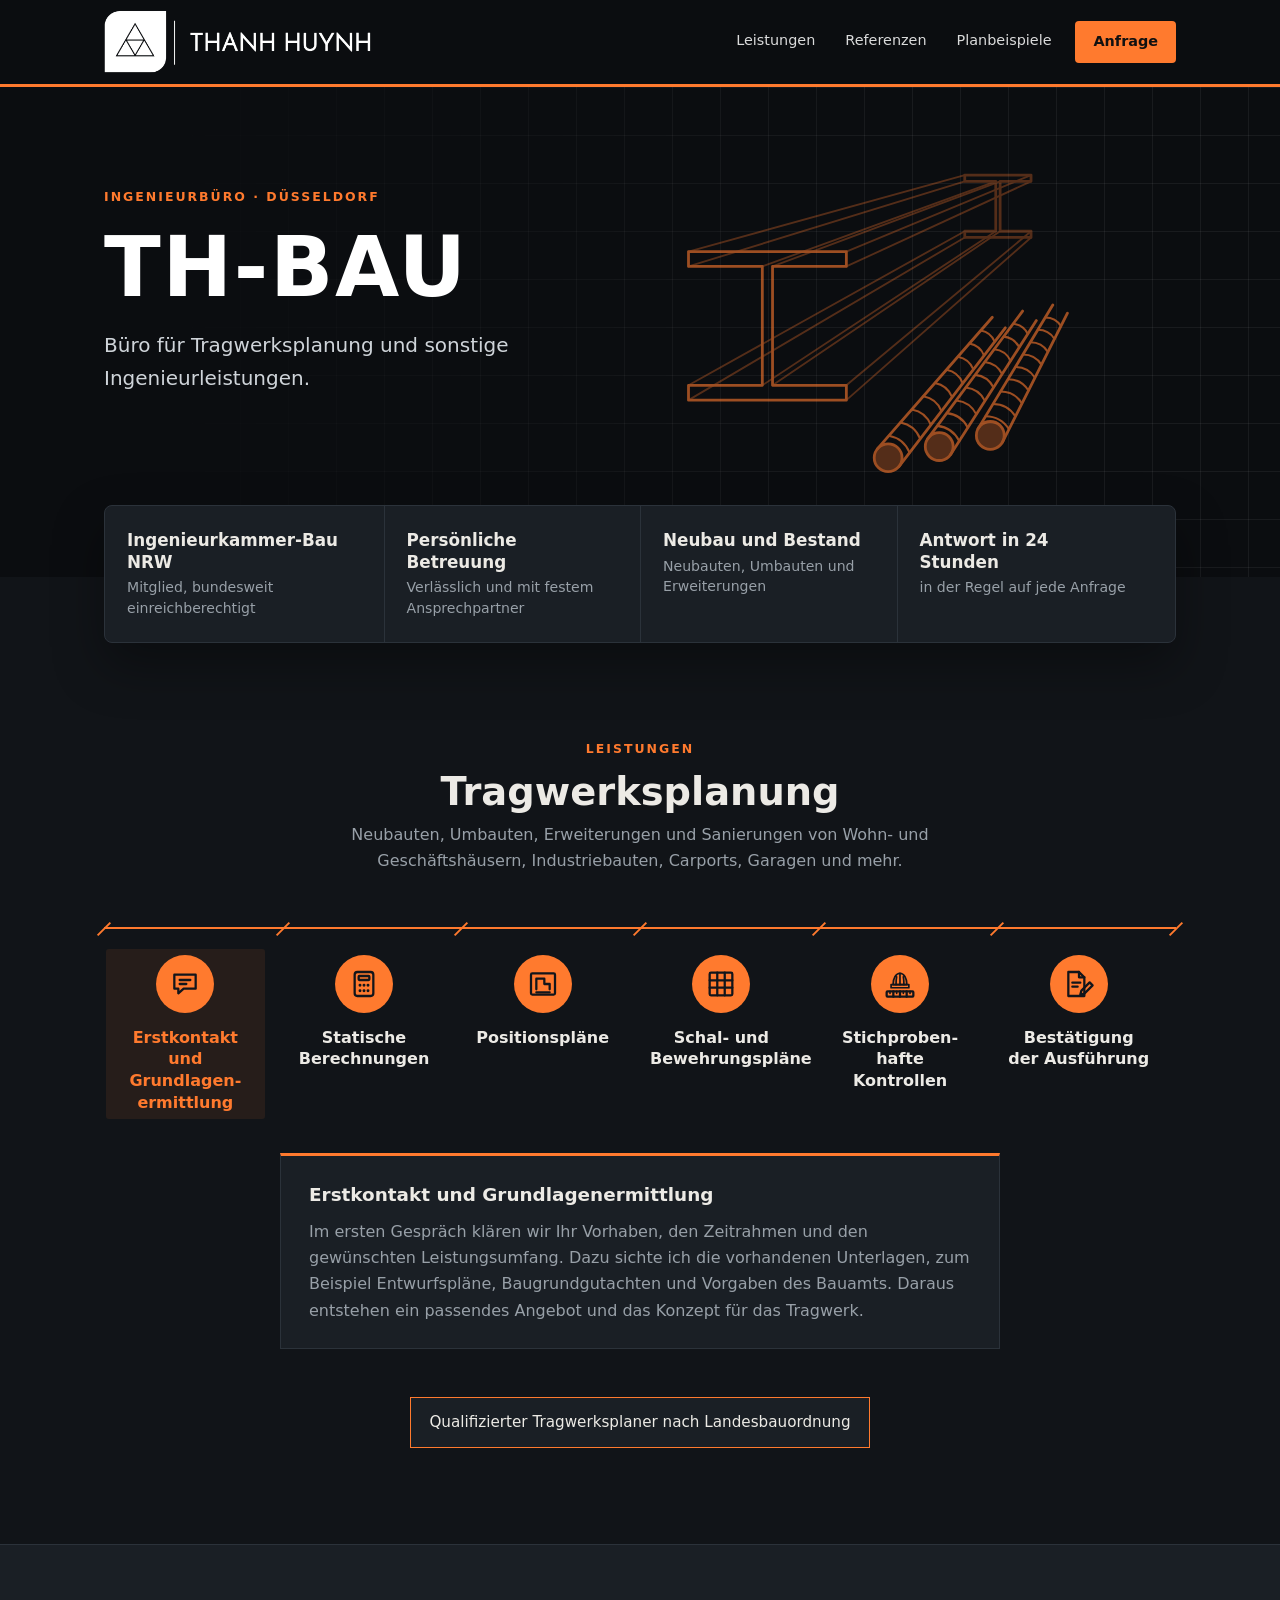
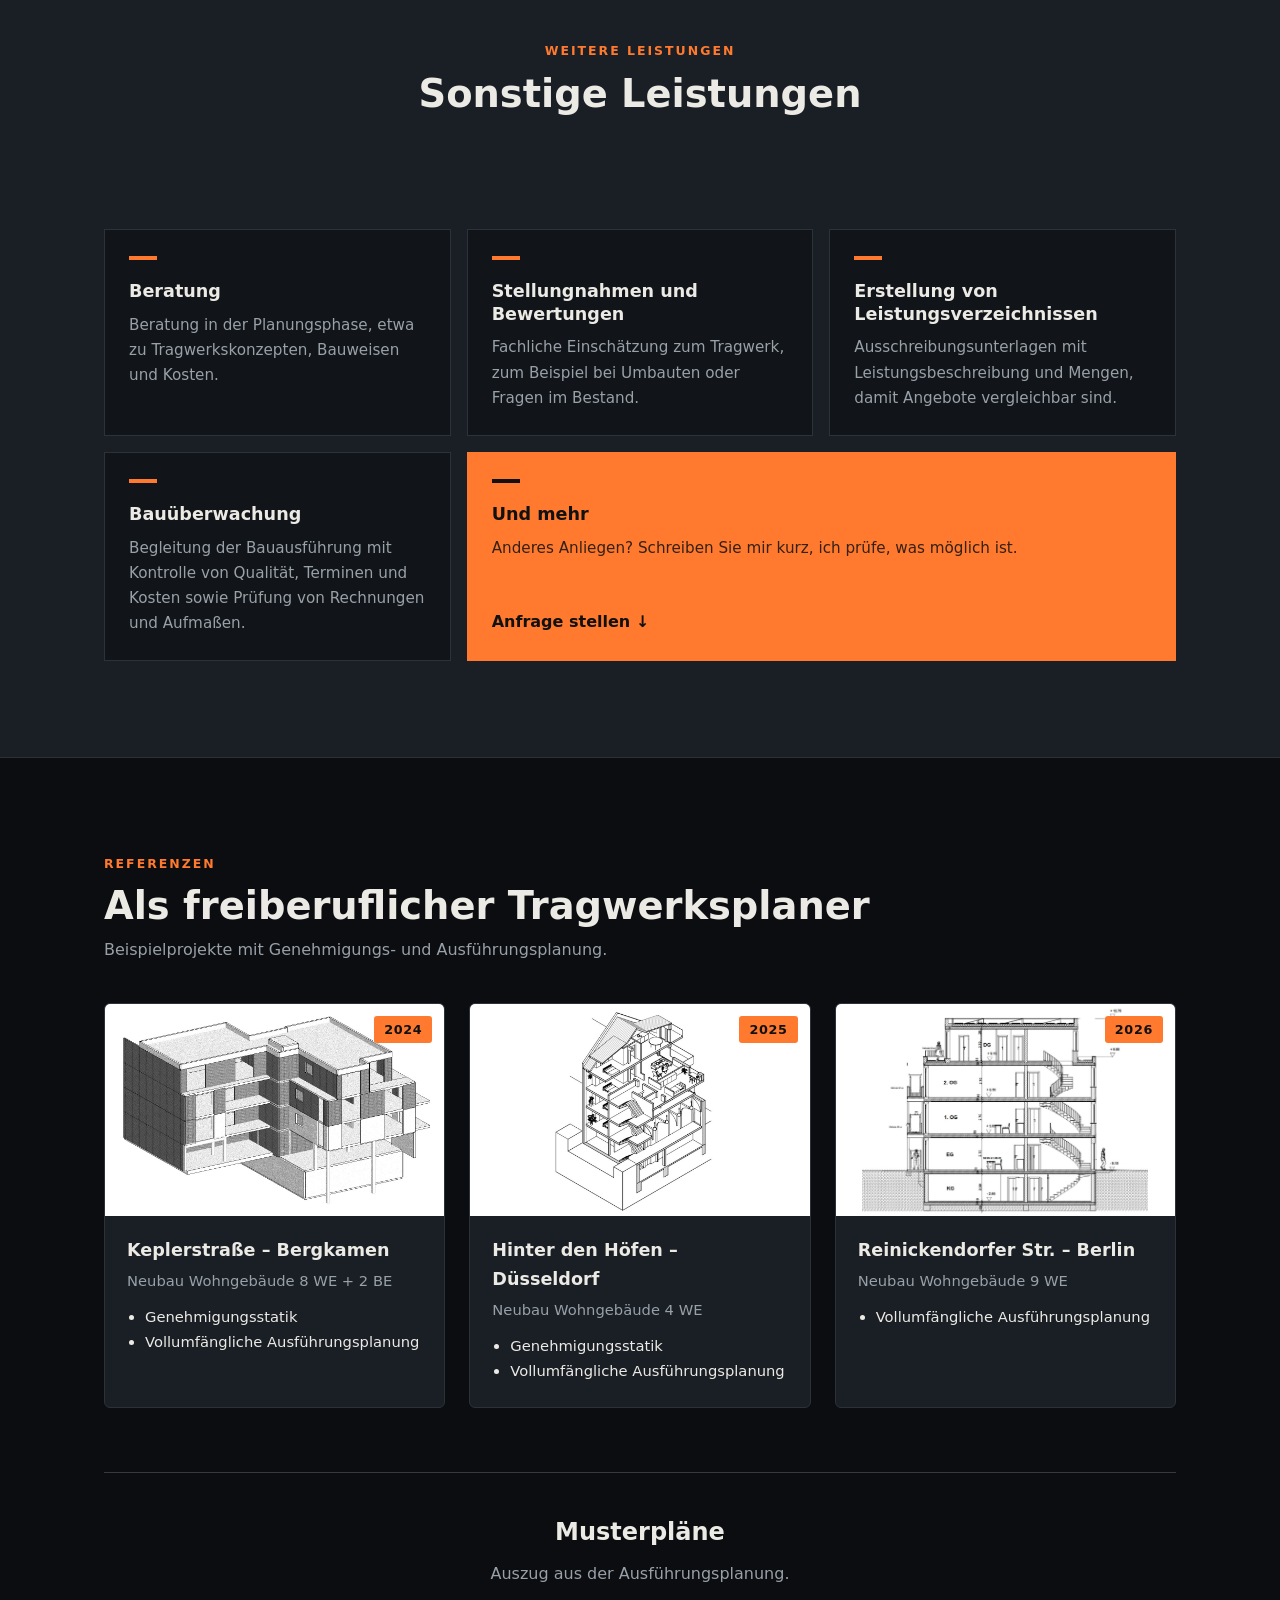
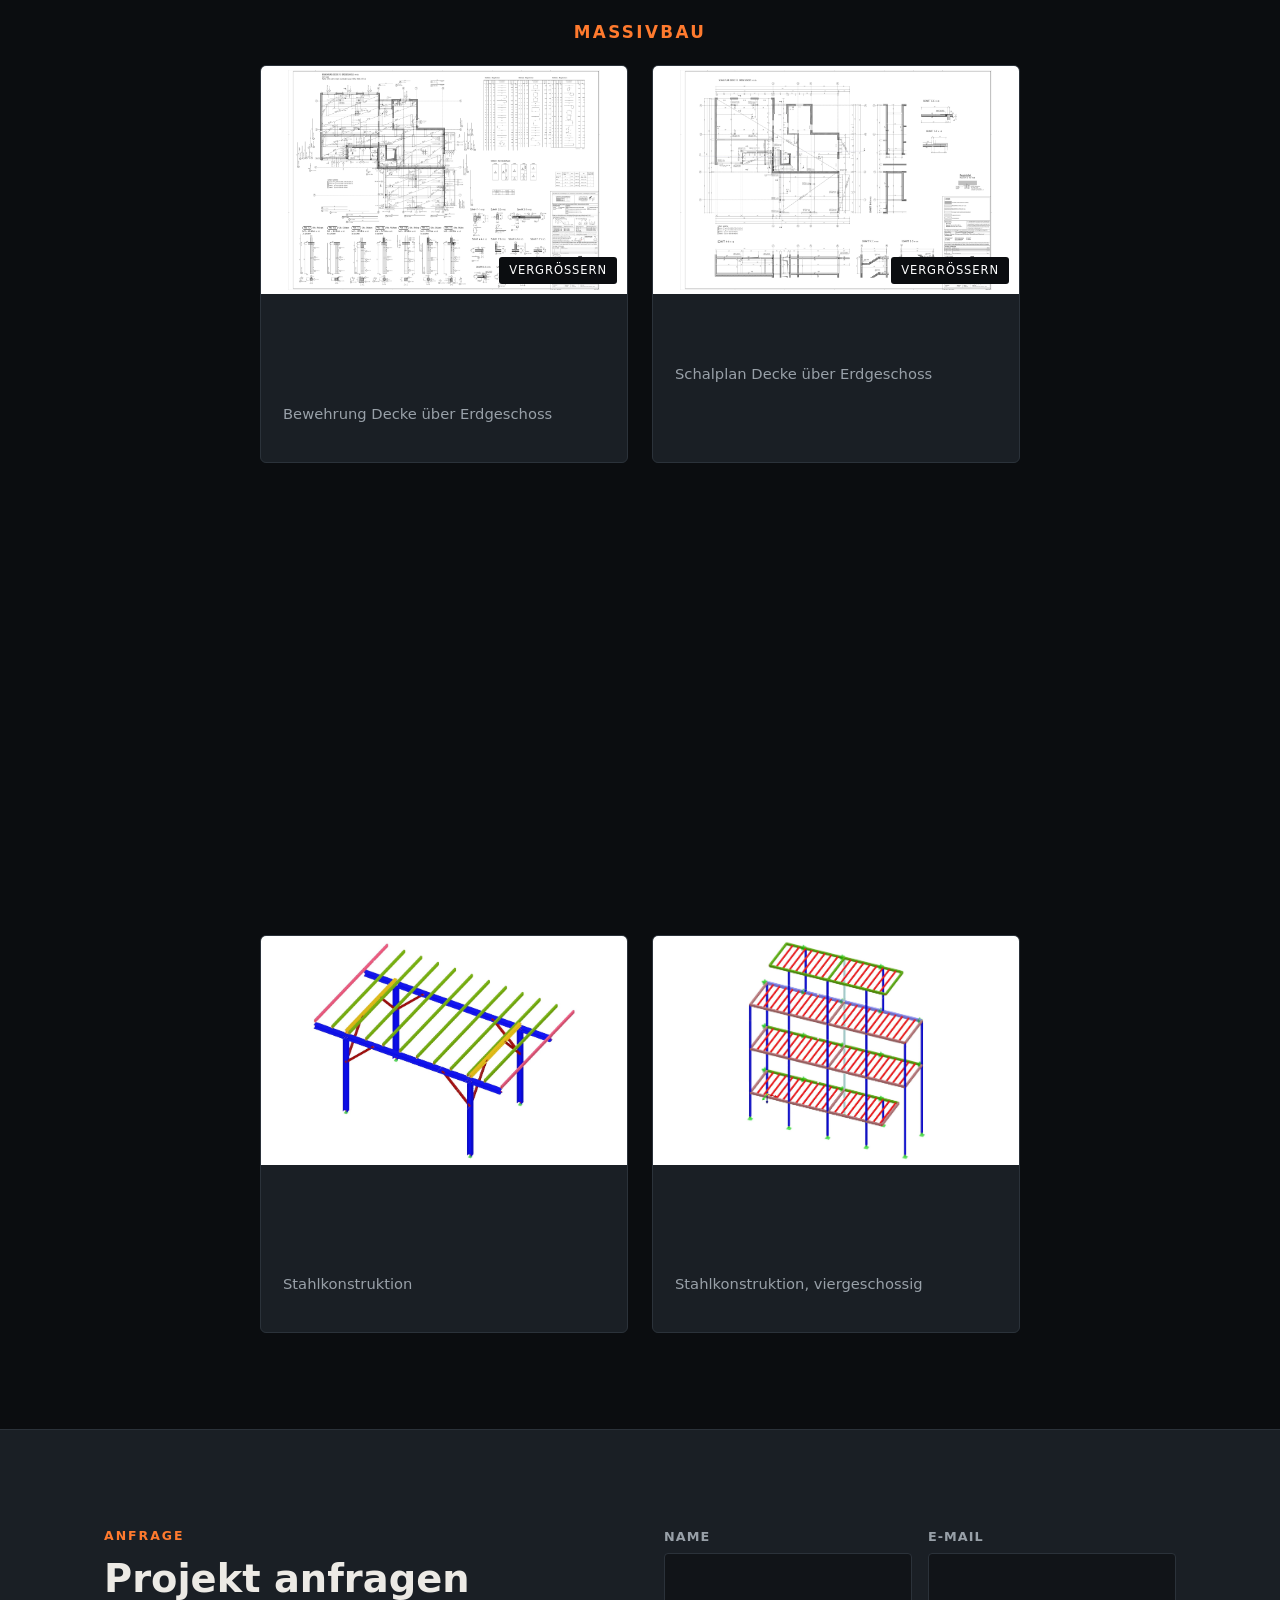
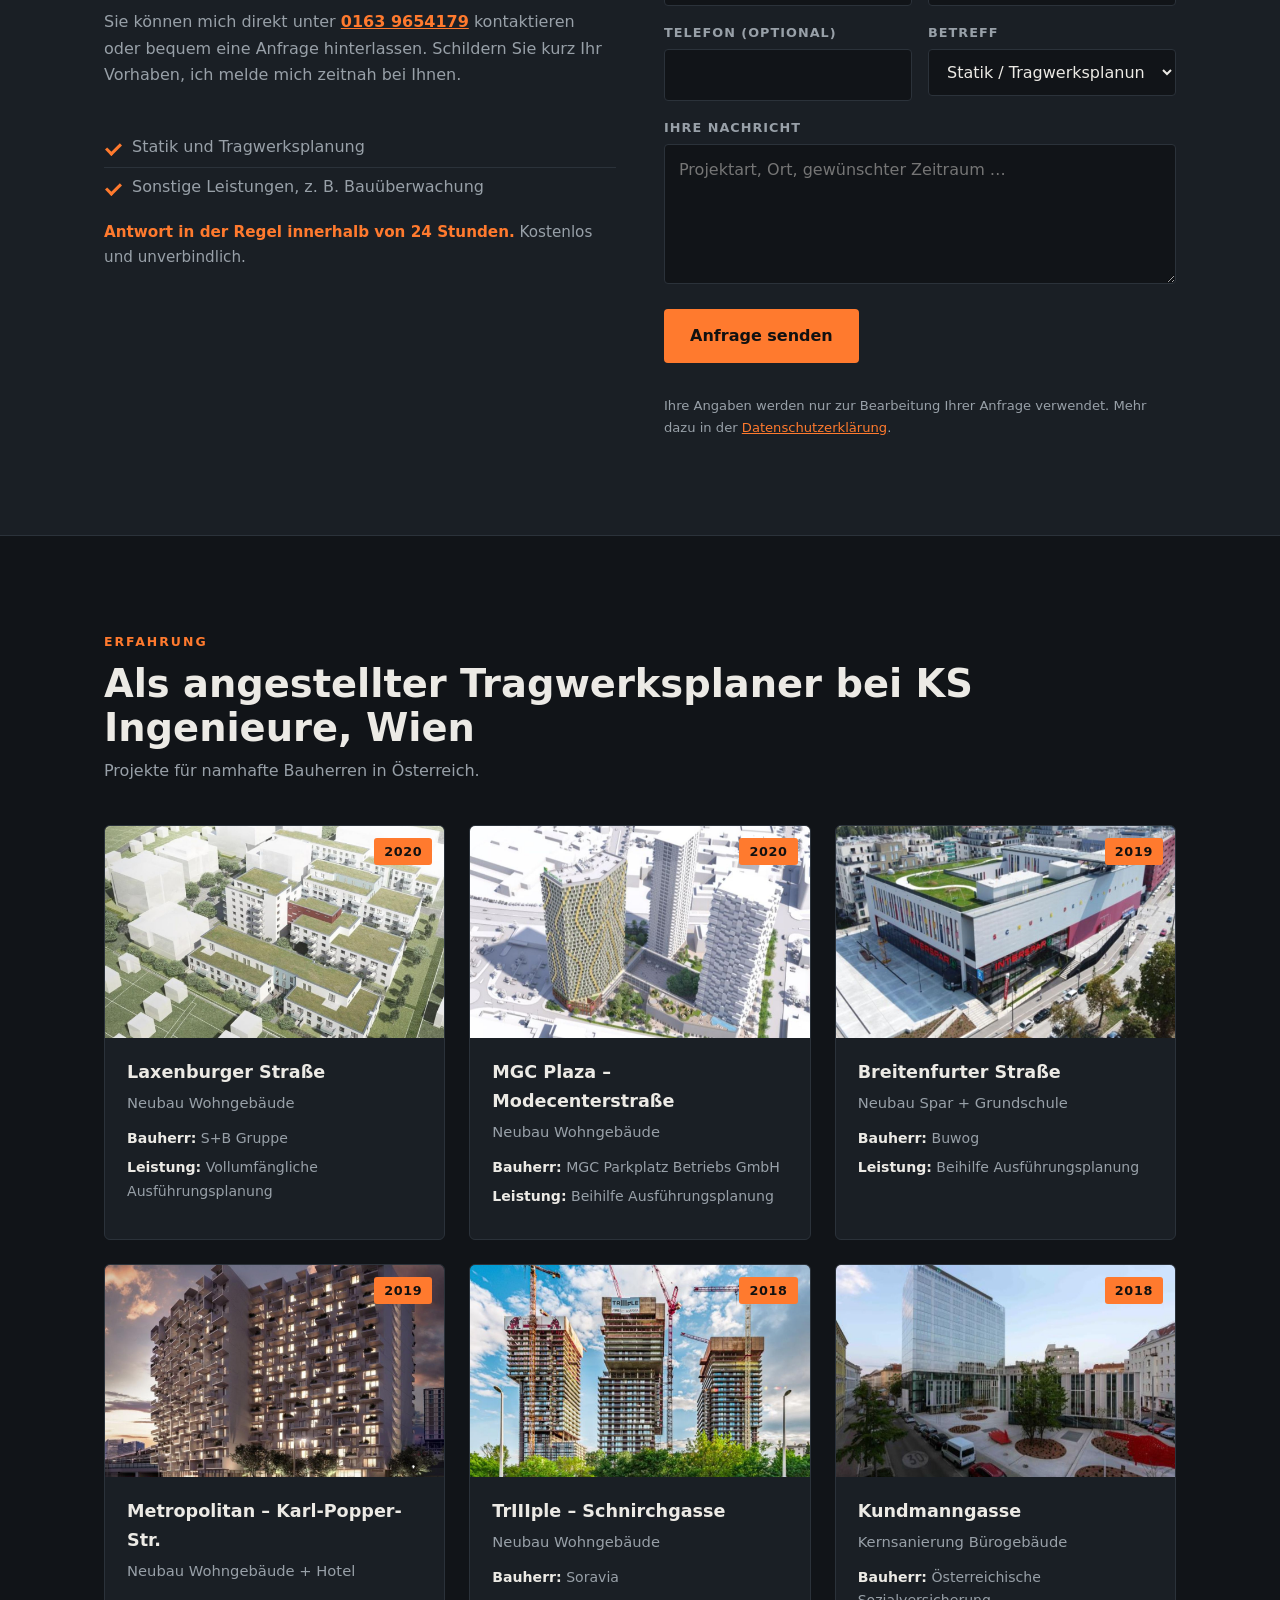
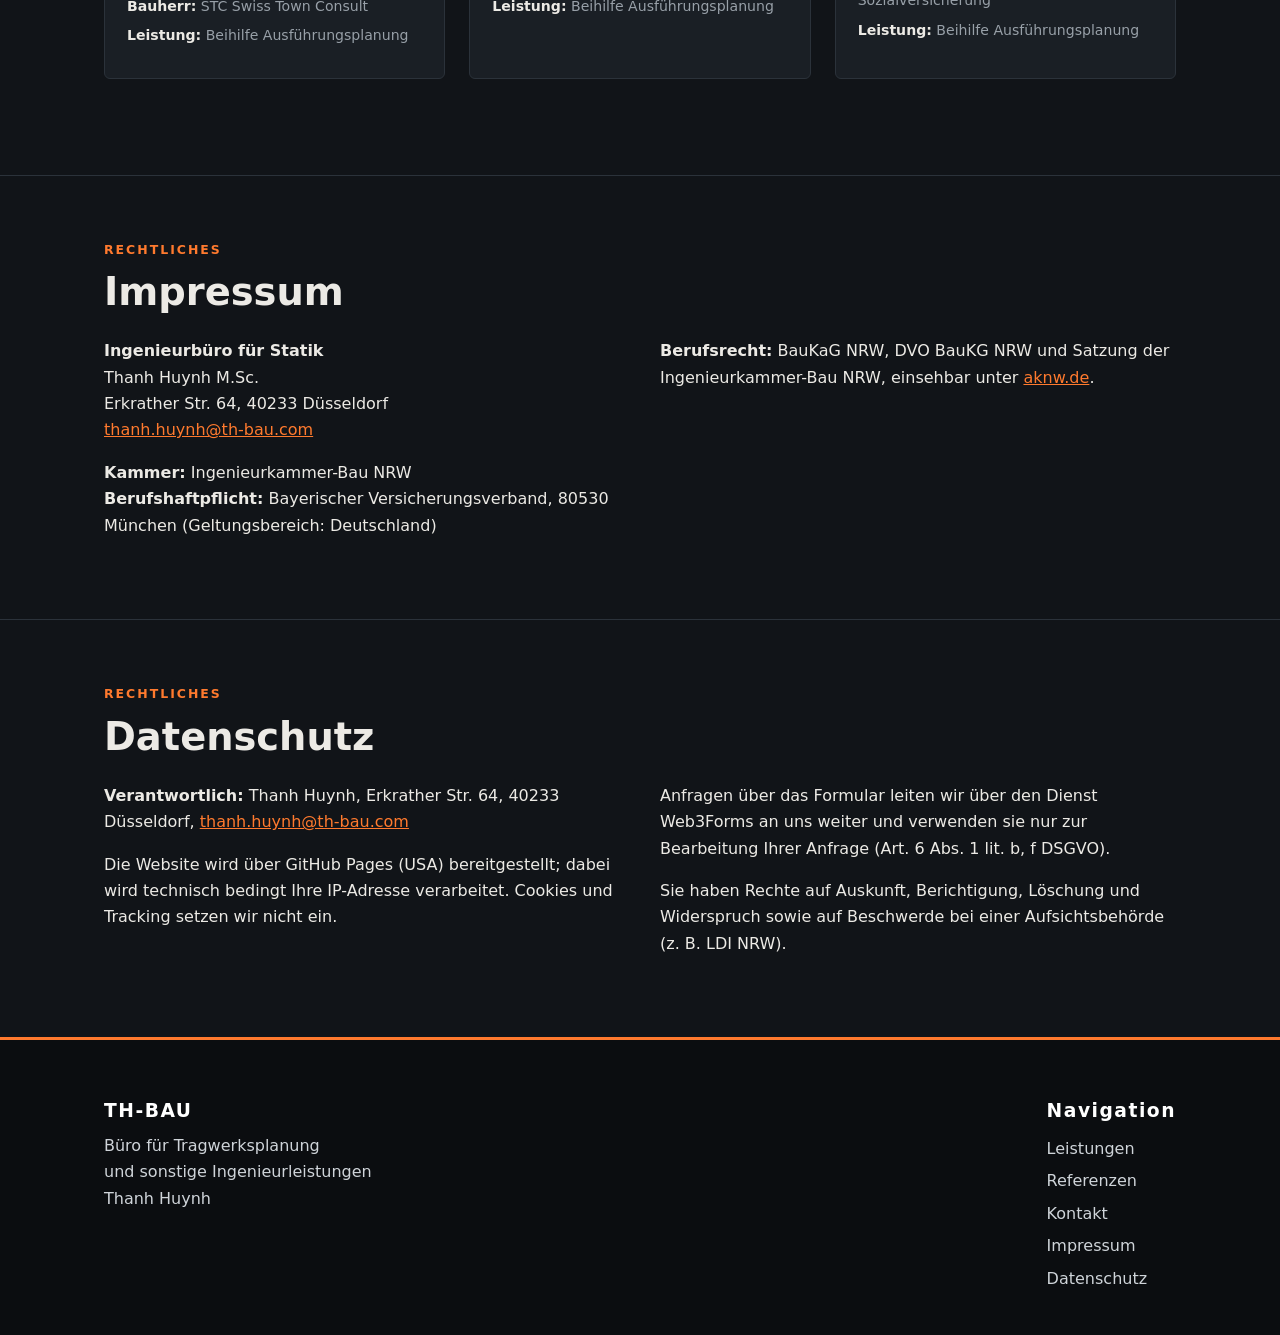
==== commit 60c3b69e: "Feste Anfrage-Leiste am Handy entfernt Co-Authored-By: Claude Sonnet 5.5 <noreply@anthropic.com> Cla" ====
--- a/design1.html
+++ b/design1.html
@@ -216,20 +216,6 @@
 /* Antwortzeit */
 .react{margin:14px 0 0;font-size:.95rem;color:var(--mute)}
 .react b{color:var(--accent)}
-/* Feste Anfrage-Leiste am Handy */
-.stickycta{display:none}
-@media (max-width:760px){
- .stickycta{display:block;position:fixed;left:0;right:0;bottom:0;z-index:50;padding:10px max(16px,env(safe-area-inset-right,0px)) calc(10px + env(safe-area-inset-bottom,0px)) max(16px,env(safe-area-inset-left,0px));background:rgba(15,20,26,.94);-webkit-backdrop-filter:blur(8px);backdrop-filter:blur(8px);border-top:1px solid rgba(255,255,255,.12);transform:translateY(110%);transition:transform .3s ease}
- .stickycta.show{transform:none}
- .stickycta .btn{display:block;text-align:center;width:100%;box-sizing:border-box}
- footer{padding-bottom:96px}
-}
-/* Hover: Symbole in der Massekette */
-.chain .ico{transition:transform .28s cubic-bezier(.2,.8,.2,1),box-shadow .28s ease}
-.chain .ico svg{transition:transform .28s cubic-bezier(.2,.8,.2,1)}
-.chain .stb:focus-visible .ico,.chain .stb[aria-pressed="true"] .ico{box-shadow:0 0 0 5px color-mix(in srgb,var(--accent) 26%,transparent)}
-@media (hover:hover){.chain .stb:hover .ico,.chain .stb:focus-visible .ico{transform:translateY(-7px);box-shadow:0 0 0 6px color-mix(in srgb,var(--accent) 28%,transparent),0 14px 22px rgba(0,0,0,.35)}.chain .stb:hover .ico svg,.chain .stb:focus-visible .ico svg{transform:scale(1.12) rotate(-6deg)}}
-@media (prefers-reduced-motion:reduce){.chain .ico,.chain .ico svg{transition:none}.chain .stb:hover .ico,.chain .stb:hover .ico svg{transform:none}}
 </style>
 </head>
 <body>
@@ -499,7 +485,6 @@
 pick(0);
 })();
 </script>
-<a class="stickycta" id="sticky" href="#anfrage"><span class="btn">Anfrage senden</span></a>
 <script>
 (function(){
   var d=document.documentElement;d.classList.add('js');
@@ -507,10 +492,6 @@
   targets.forEach(function(el,i){el.classList.add('rv');var p=el.parentElement;if(p&&(p.classList.contains('projects')||p.classList.contains('sgrid')||p.classList.contains('plans'))){el.style.setProperty('--d',(Array.prototype.indexOf.call(p.children,el)%3)*0.08+'s')}});
   if(!('IntersectionObserver' in window)){document.querySelectorAll('.rv').forEach(function(e){e.classList.add('in')});}
   else{var io=new IntersectionObserver(function(es){es.forEach(function(e){if(e.isIntersecting){e.target.classList.add('in');io.unobserve(e.target)}})},{rootMargin:'0px 0px -8% 0px',threshold:.08});document.querySelectorAll('.rv').forEach(function(e){io.observe(e)});}
-  var st=document.getElementById('sticky'),an=document.getElementById('anfrage'),vis=false;
-  if(st&&an&&'IntersectionObserver' in window){new IntersectionObserver(function(es){vis=es[0].isIntersecting;upd()},{threshold:0}).observe(an)}
-  function upd(){st.classList.toggle('show',window.scrollY>480&&!vis)}
-  window.addEventListener('scroll',upd,{passive:true});upd();
 })();
 </script>
 </body>
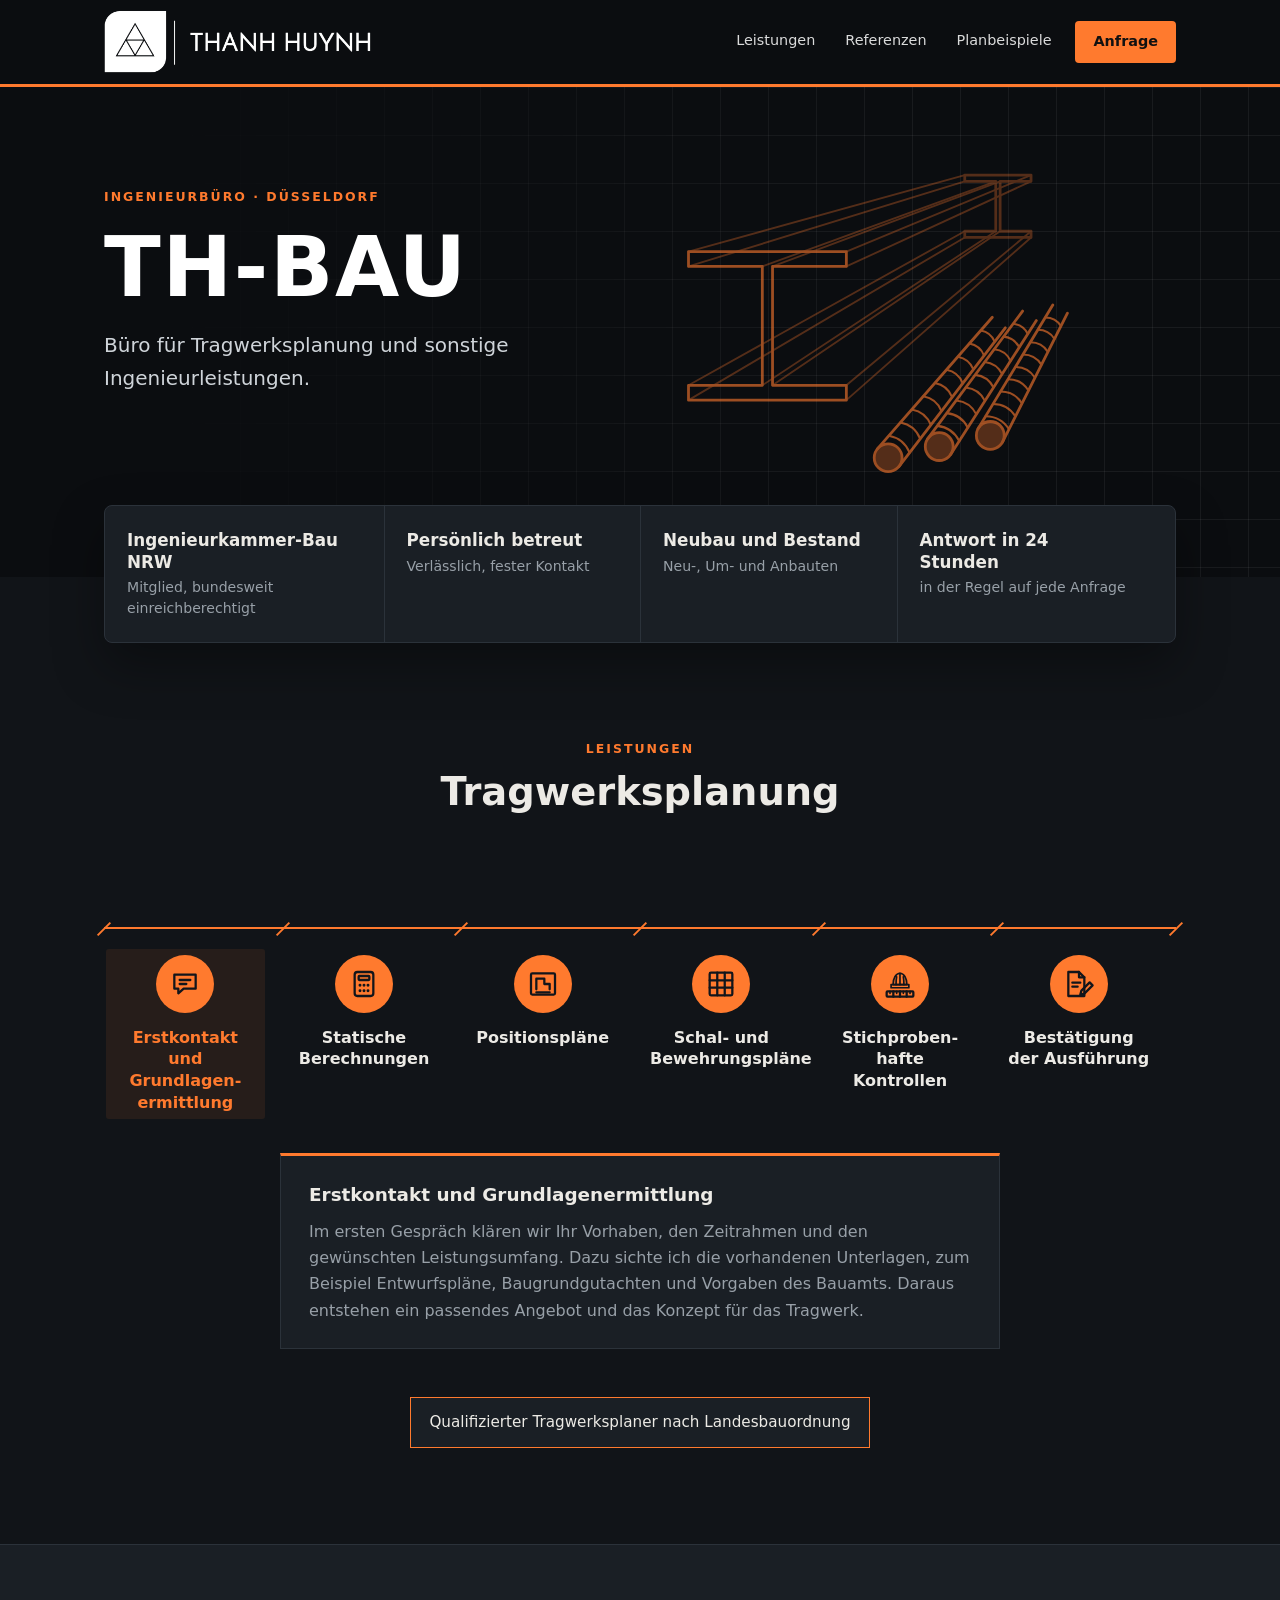
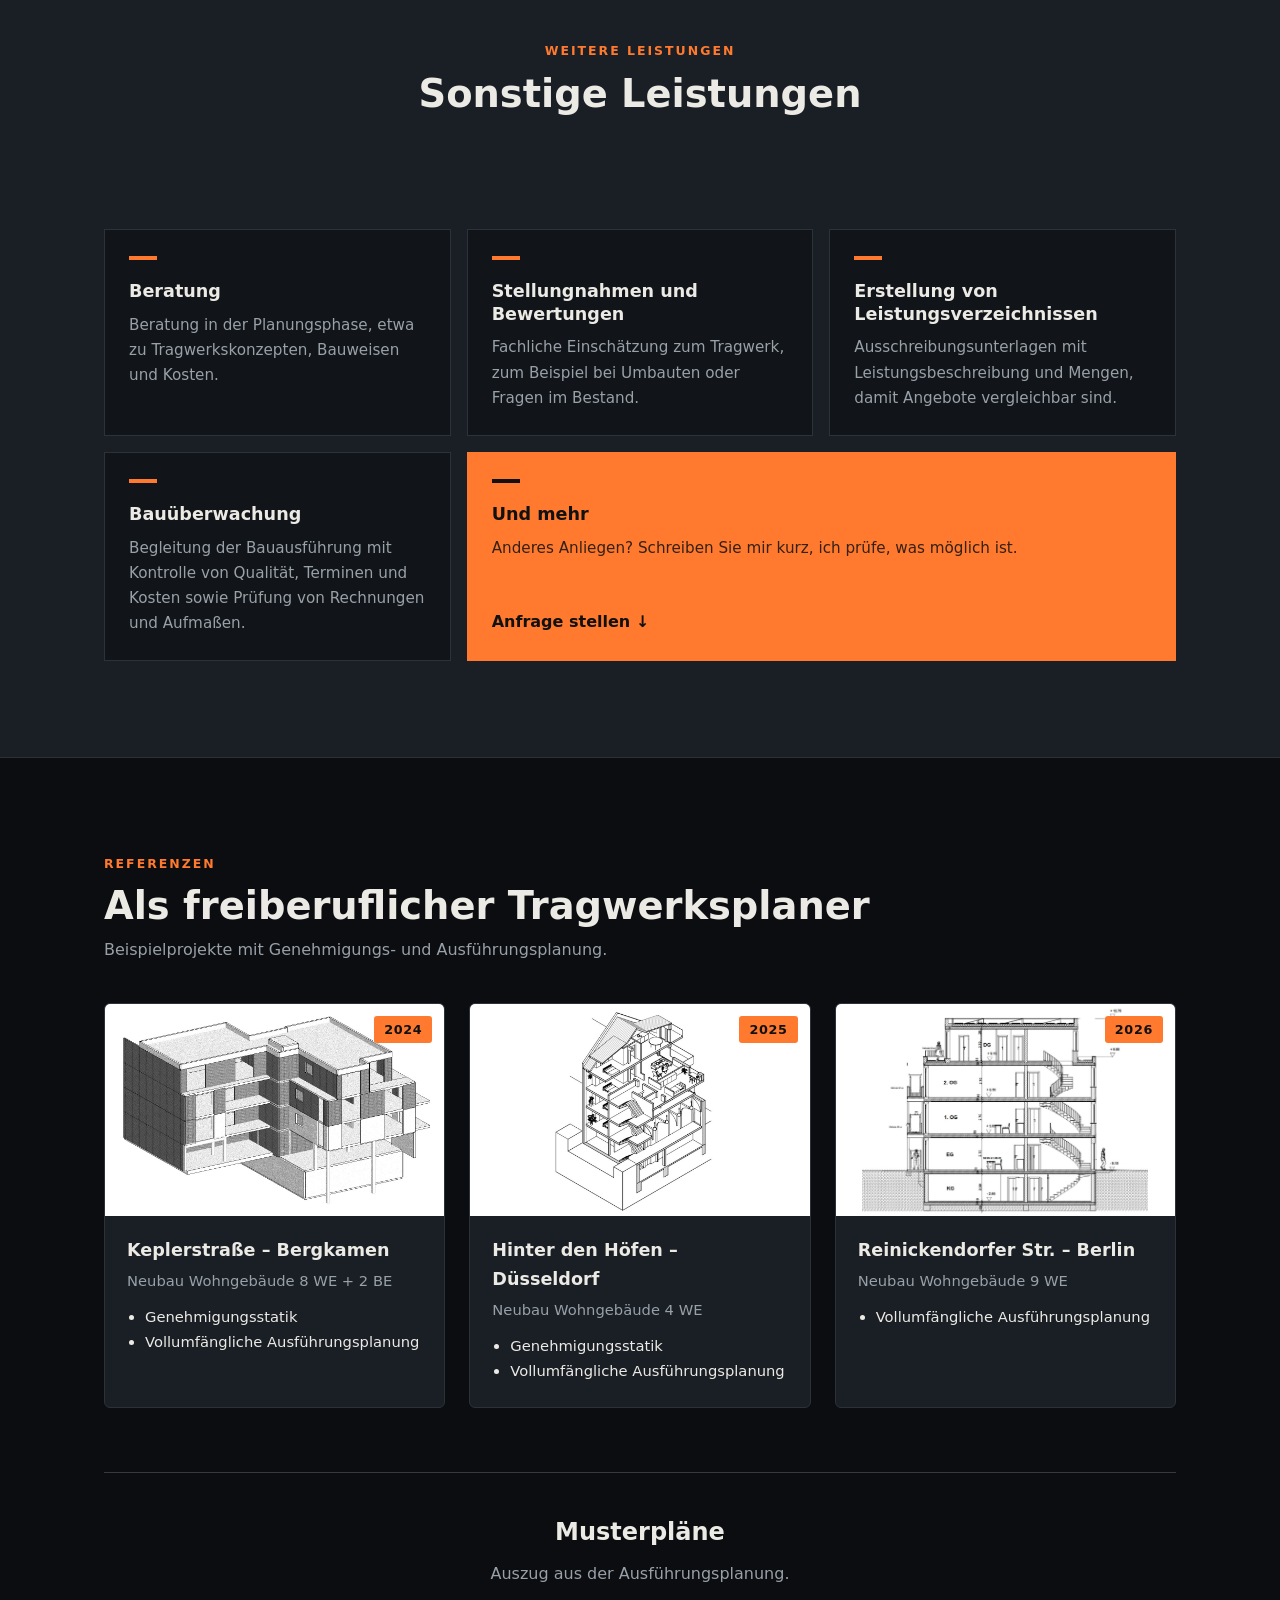
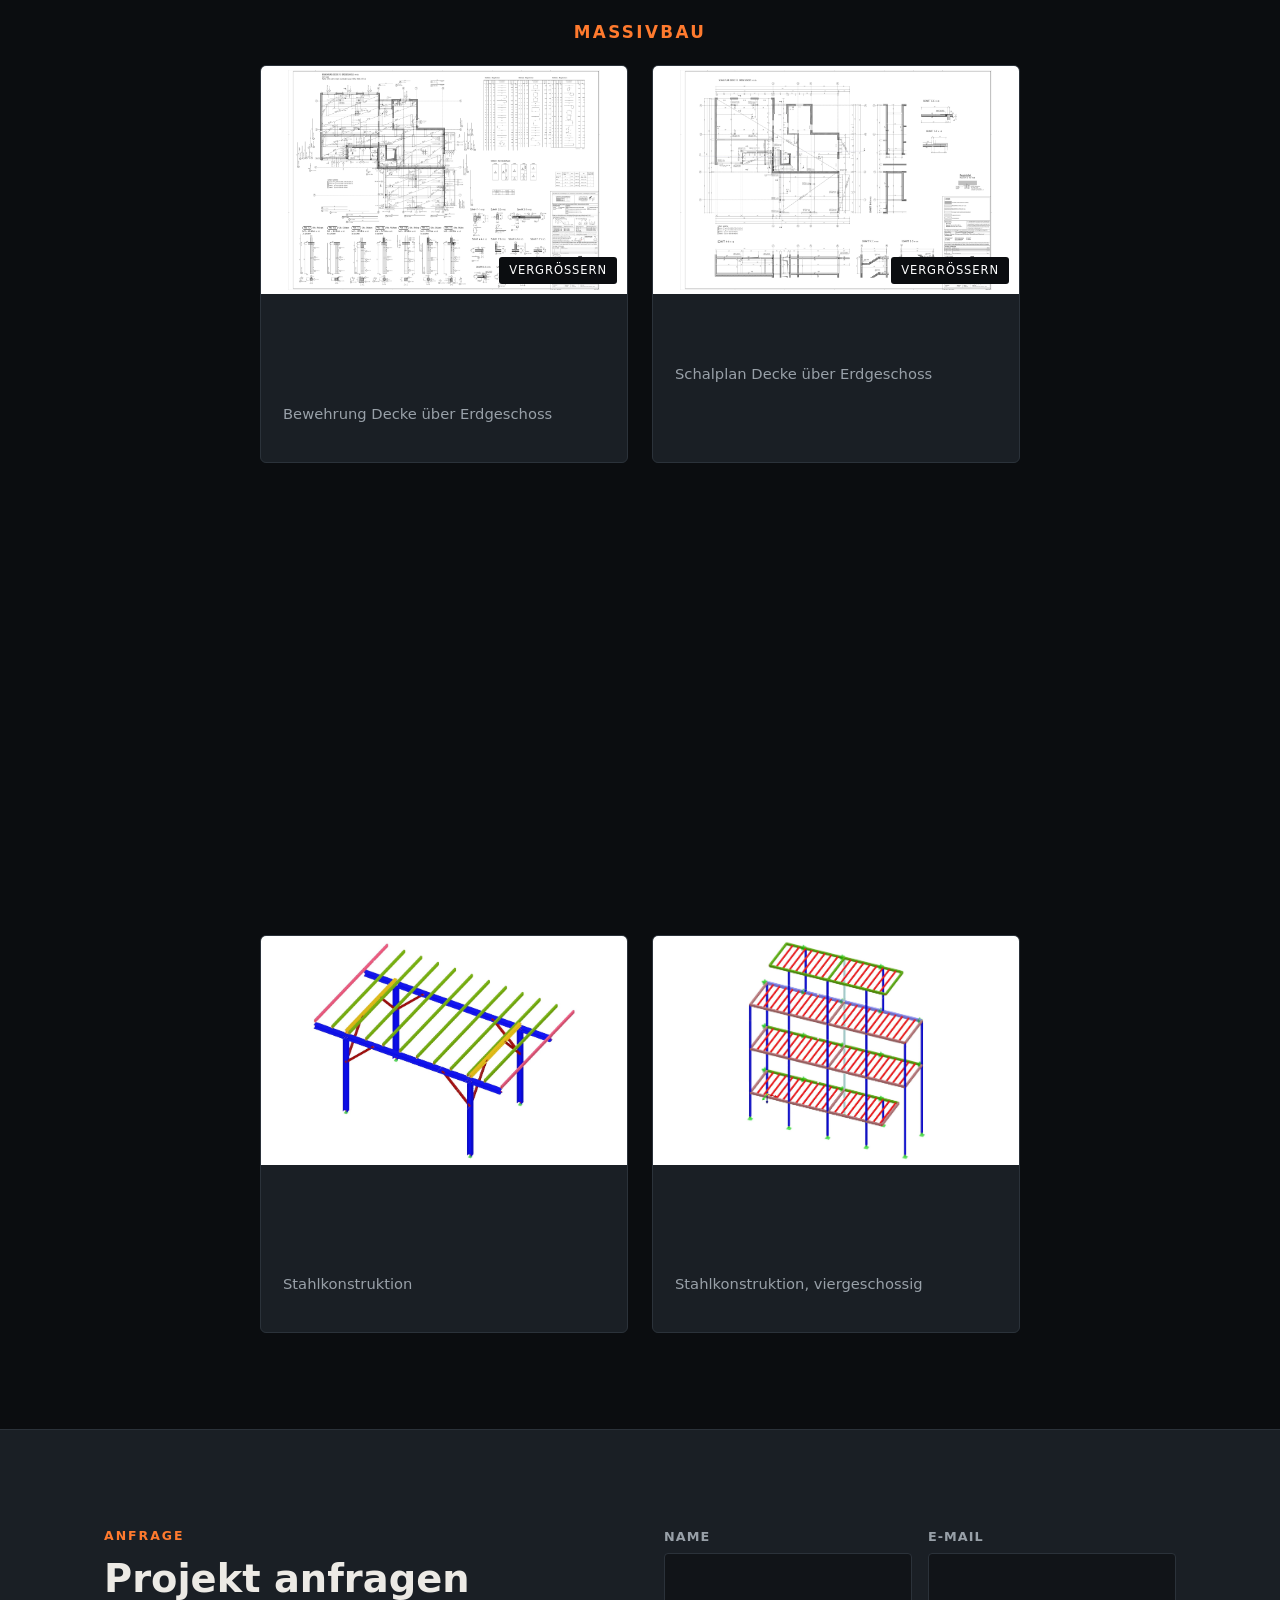
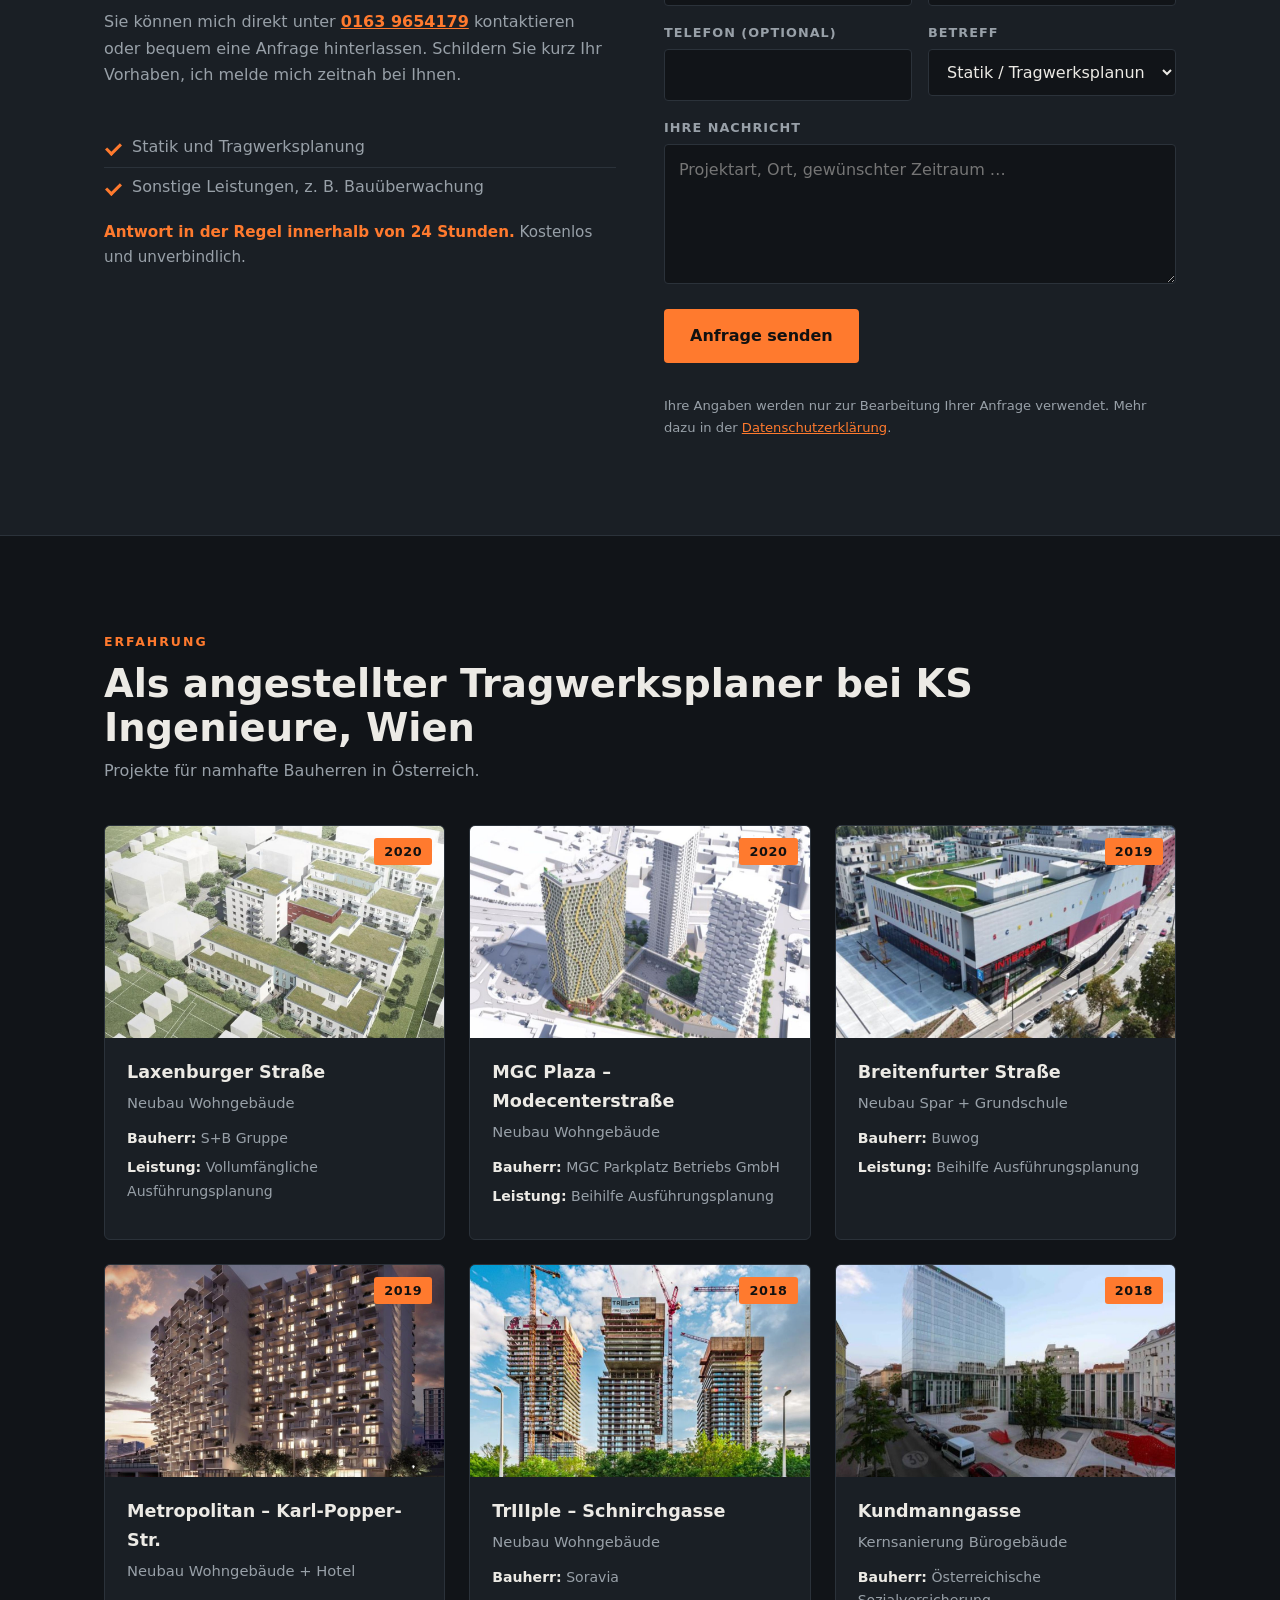
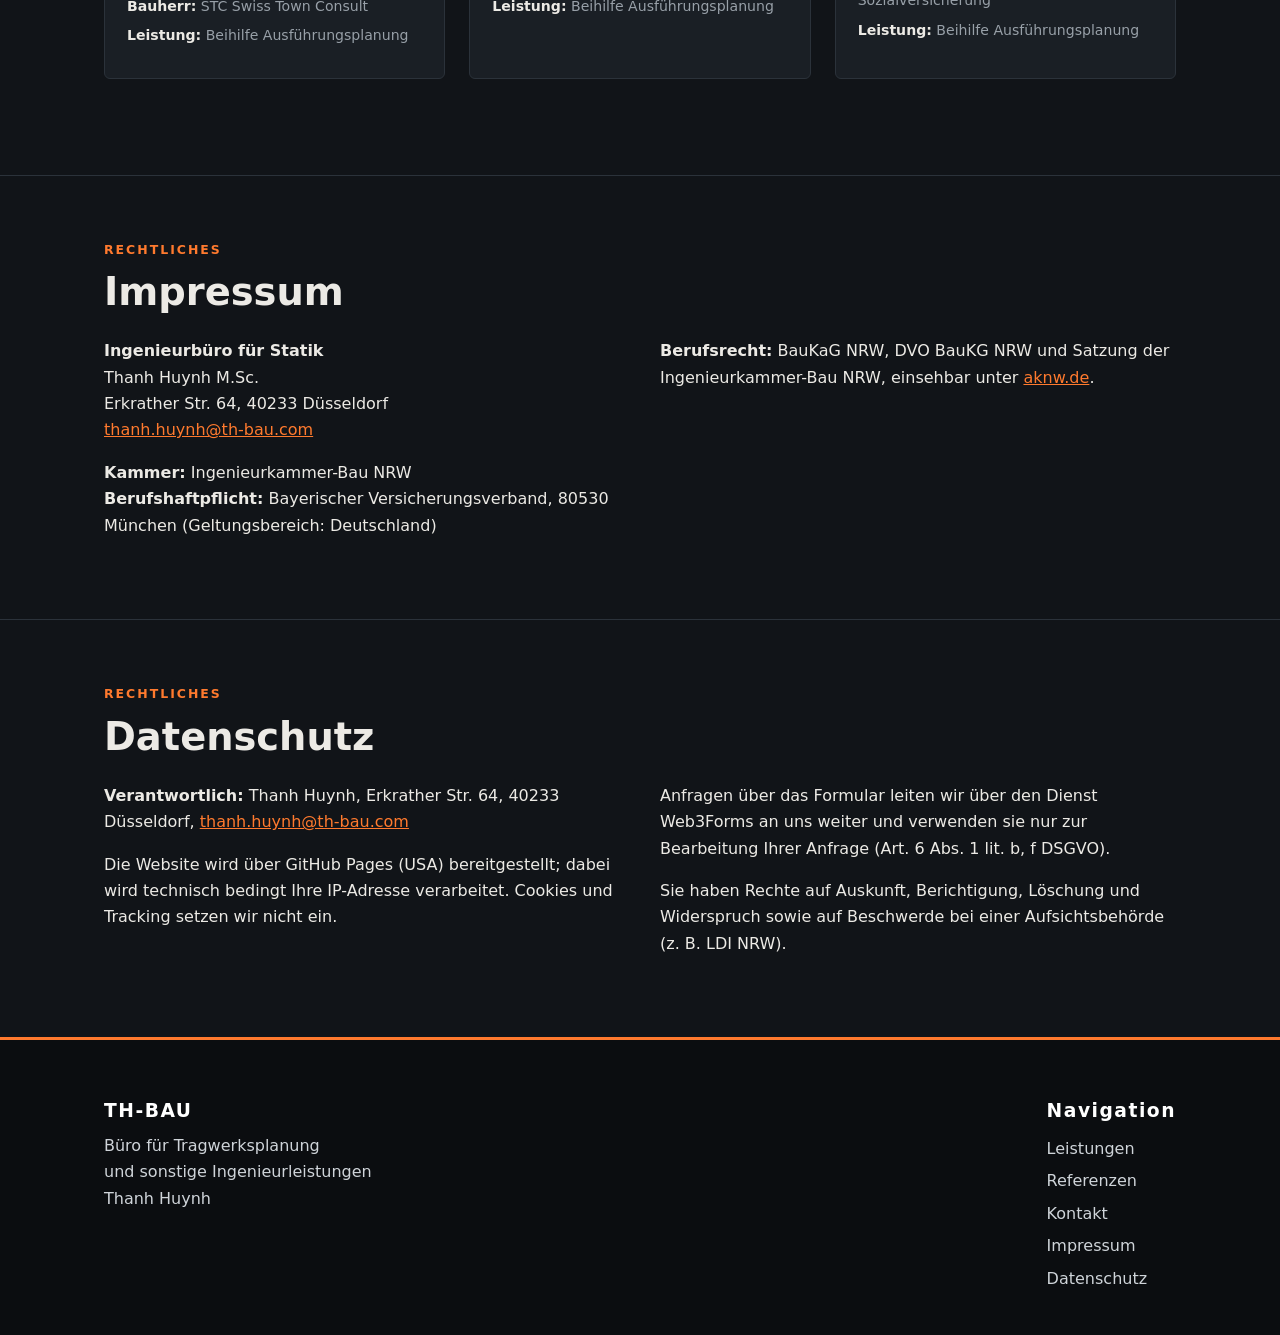
==== commit 2bd951e1: "Faktenleiste: alle Felder am Handy zweizeilig Co-Authored-By: Claude Sonnet 5.5 <noreply@anthropic.c" ====
--- a/design1.html
+++ b/design1.html
@@ -203,6 +203,7 @@
 .facts[data-v="b"] .fact b{color:var(--ink)}
 .facts[data-v="b"] .fact{border-color:var(--line)}
 @media (max-width:900px){.hero[data-v="b"] .heroart{width:88%;right:-14%;opacity:.2}.hero[data-v="b"] .wrap{padding-bottom:120px}}
+@media (max-width:380px){.fact{padding:14px 10px}.fact b{font-size:.9rem}.fact span{font-size:.76rem}}
 /* Bewegung */
 .js .rv{opacity:0;transform:translateY(18px);transition:opacity .7s ease,transform .7s ease;transition-delay:var(--d,0s)}
 .js .rv.in{opacity:1;transform:none}
@@ -246,8 +247,8 @@
 <div class="facts rv" data-v="b">
   <div class="wrap">
         <div class="fact"><b>Ingenieurkammer-Bau NRW</b><span>Mitglied, bundesweit einreichberechtigt</span></div>
-    <div class="fact"><b>Persönliche Betreuung</b><span>Verlässlich und mit festem Ansprechpartner</span></div>
-    <div class="fact"><b>Neubau und Bestand</b><span>Neubauten, Umbauten und Erweiterungen</span></div>
+    <div class="fact"><b>Persönlich betreut</b><span>Verlässlich, fester Kontakt</span></div>
+    <div class="fact"><b>Neubau und Bestand</b><span>Neu-, Um- und Anbauten</span></div>
     <div class="fact"><b>Antwort in 24 Stunden</b><span>in der Regel auf jede Anfrage</span></div>
   </div>
 </div>
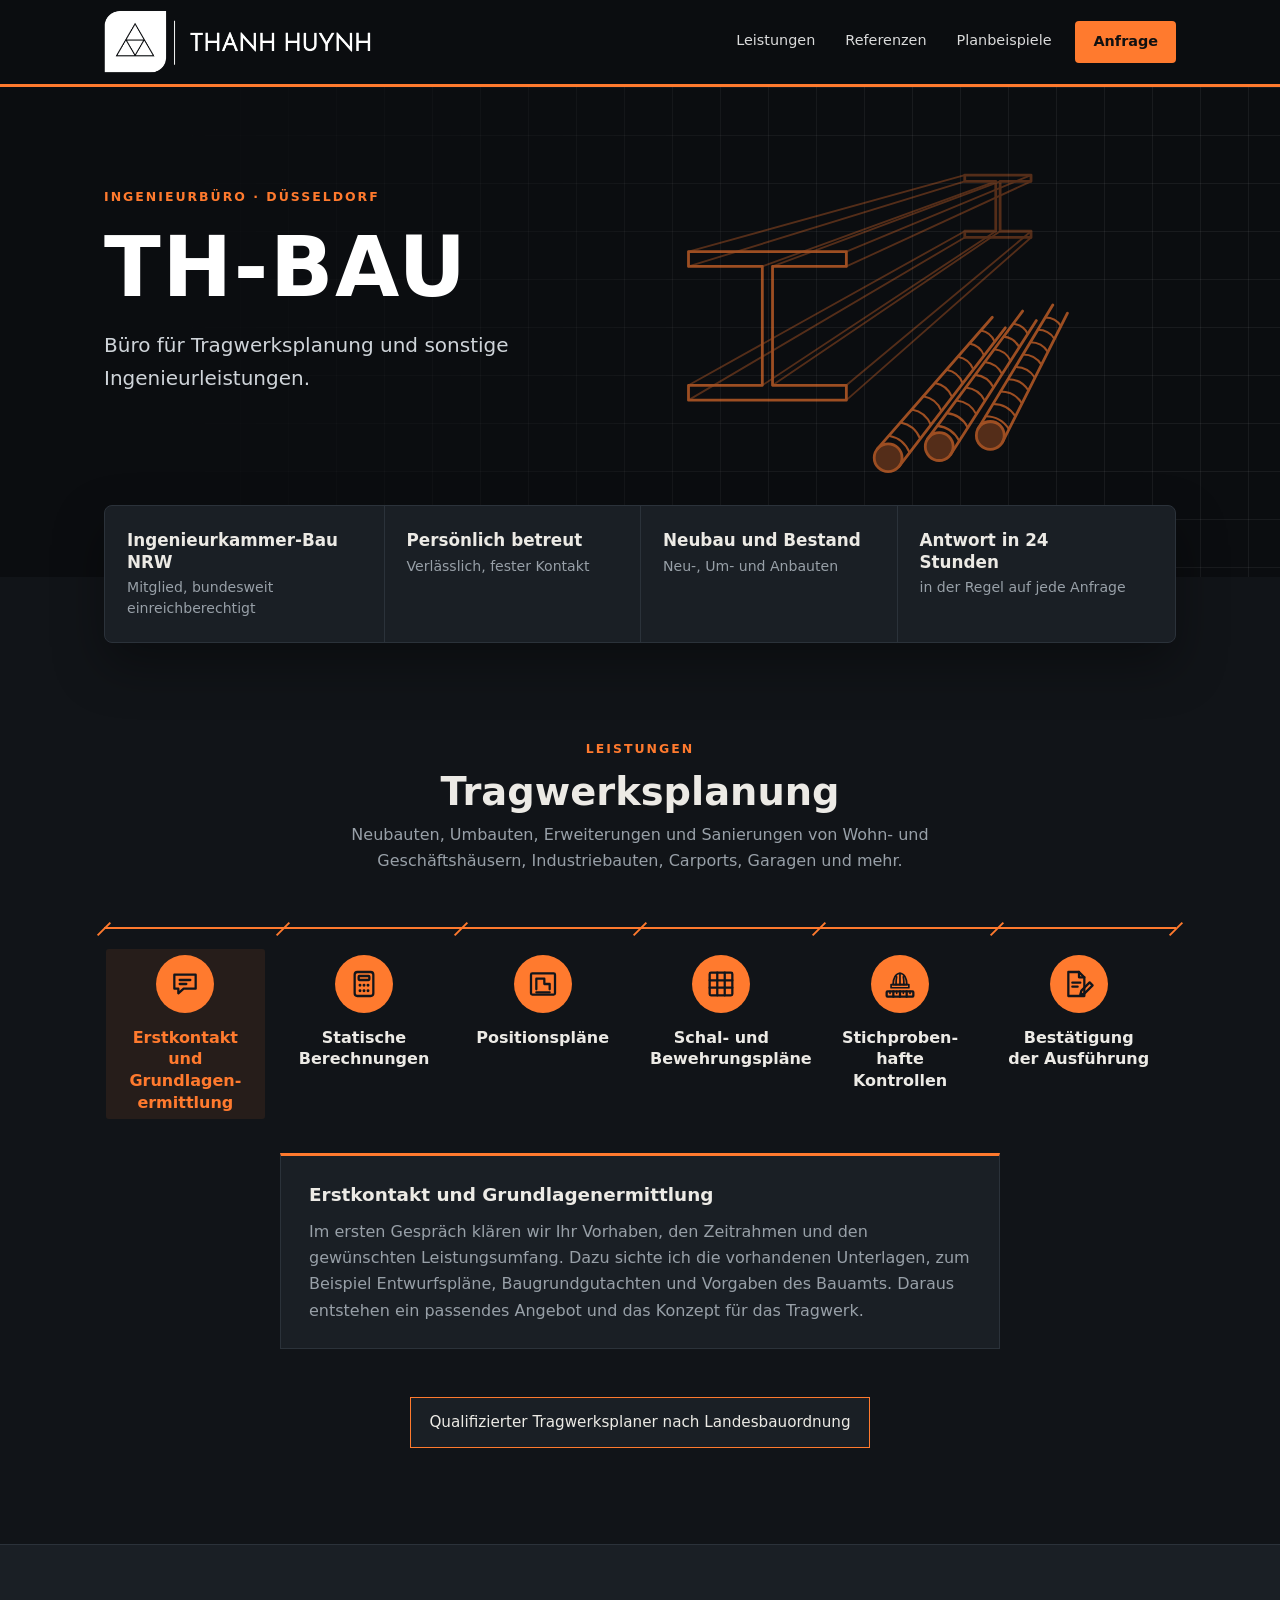
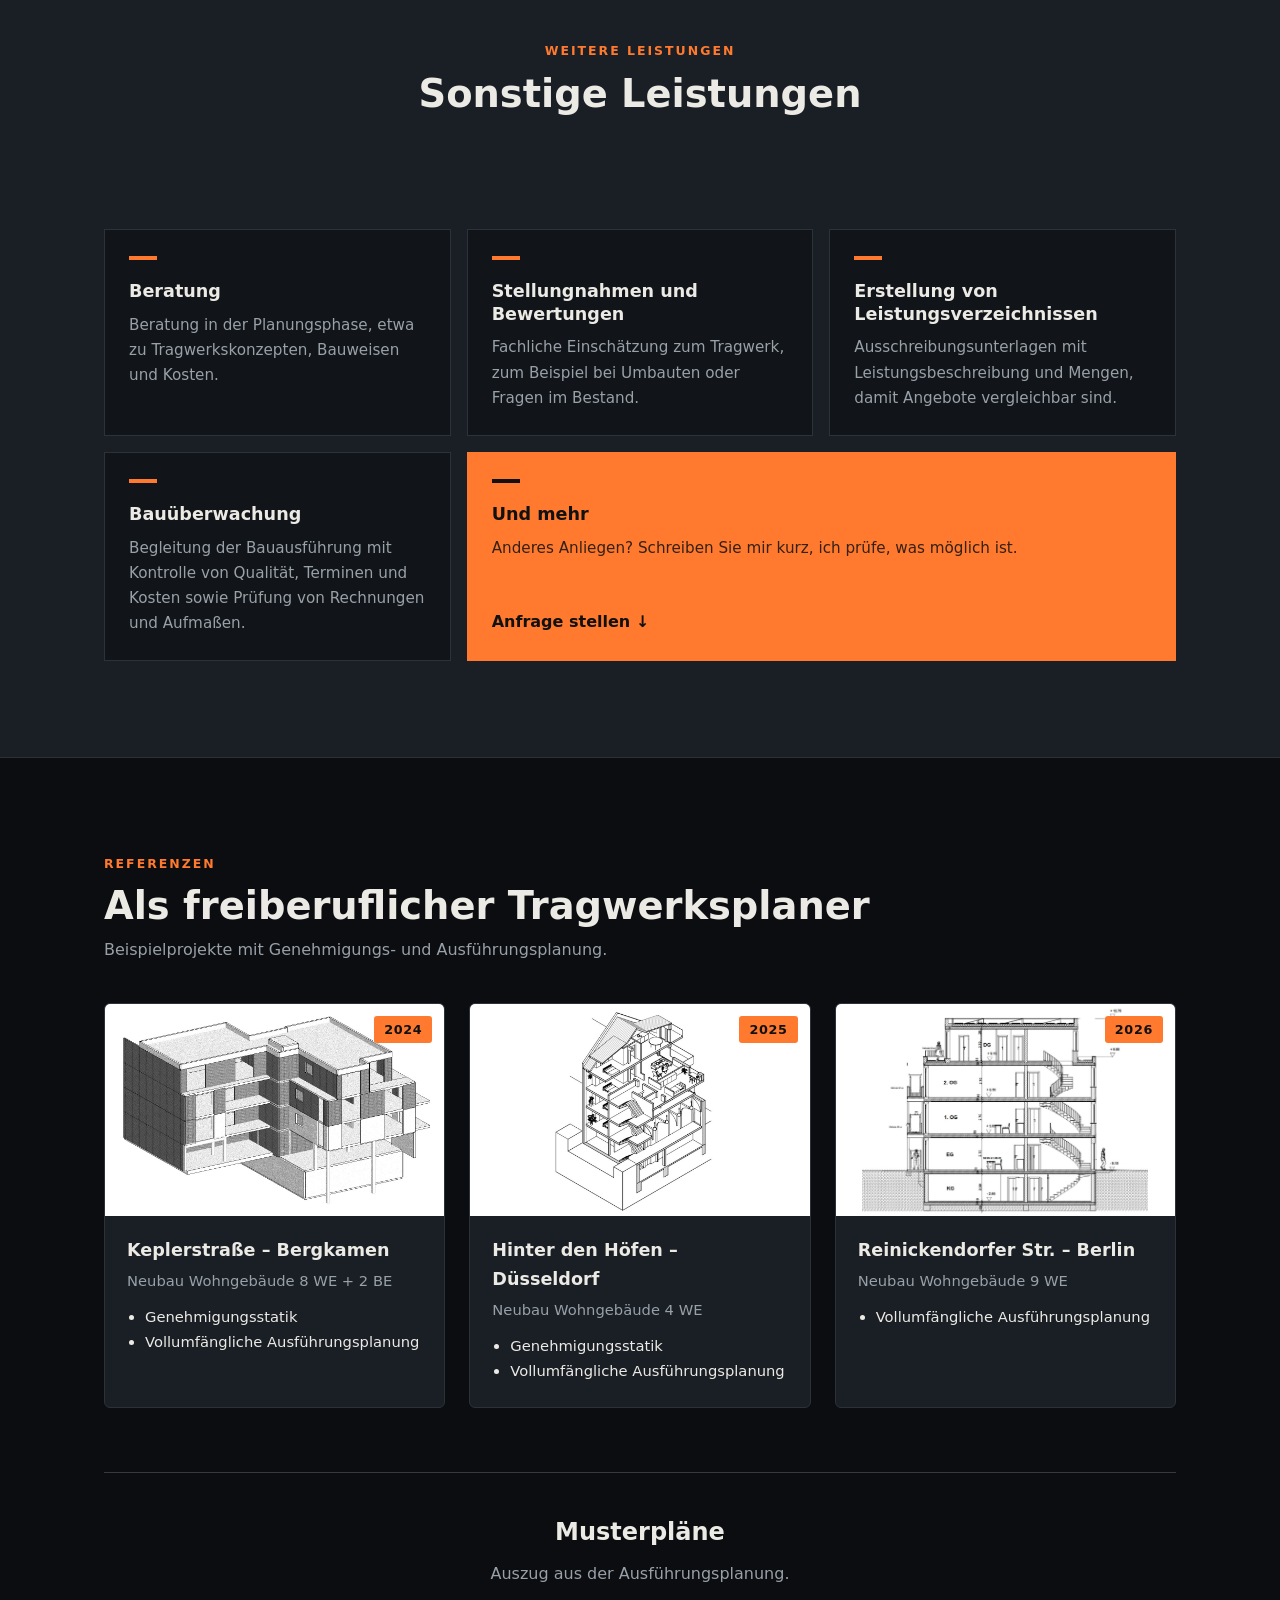
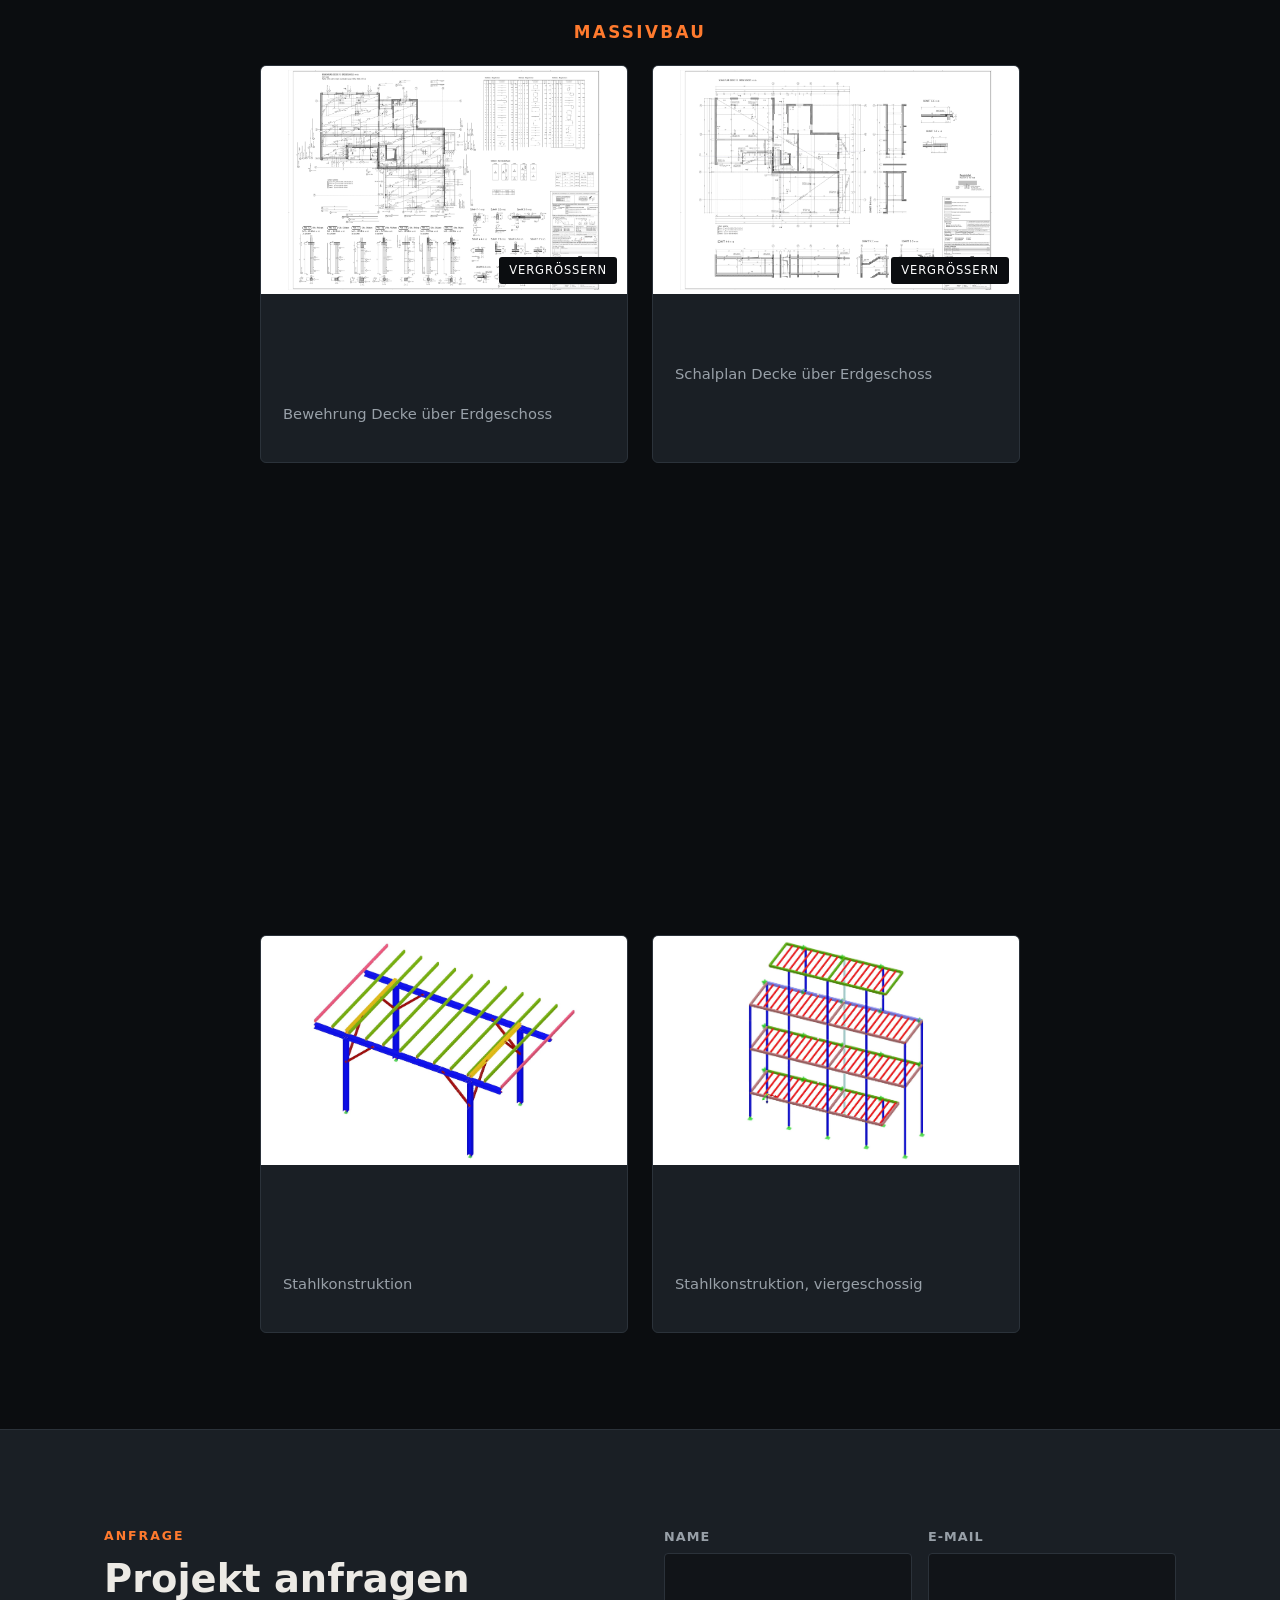
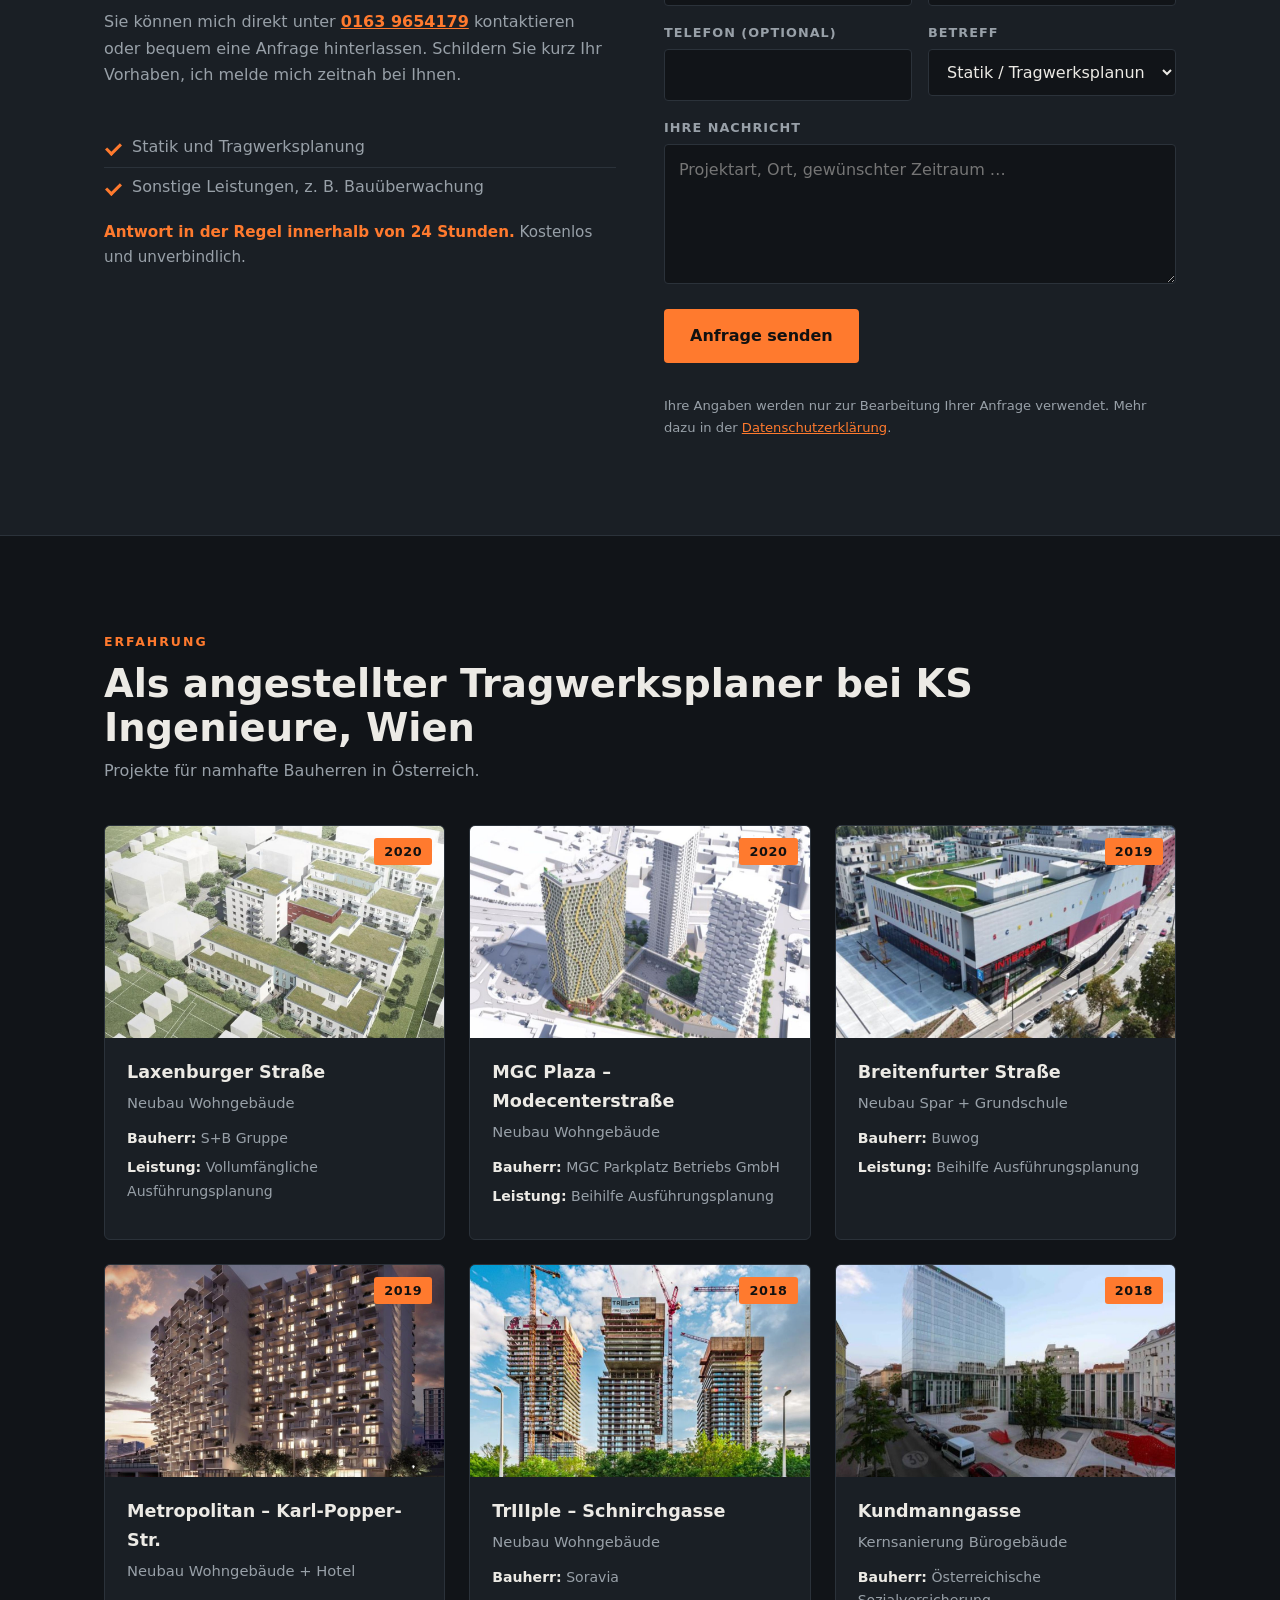
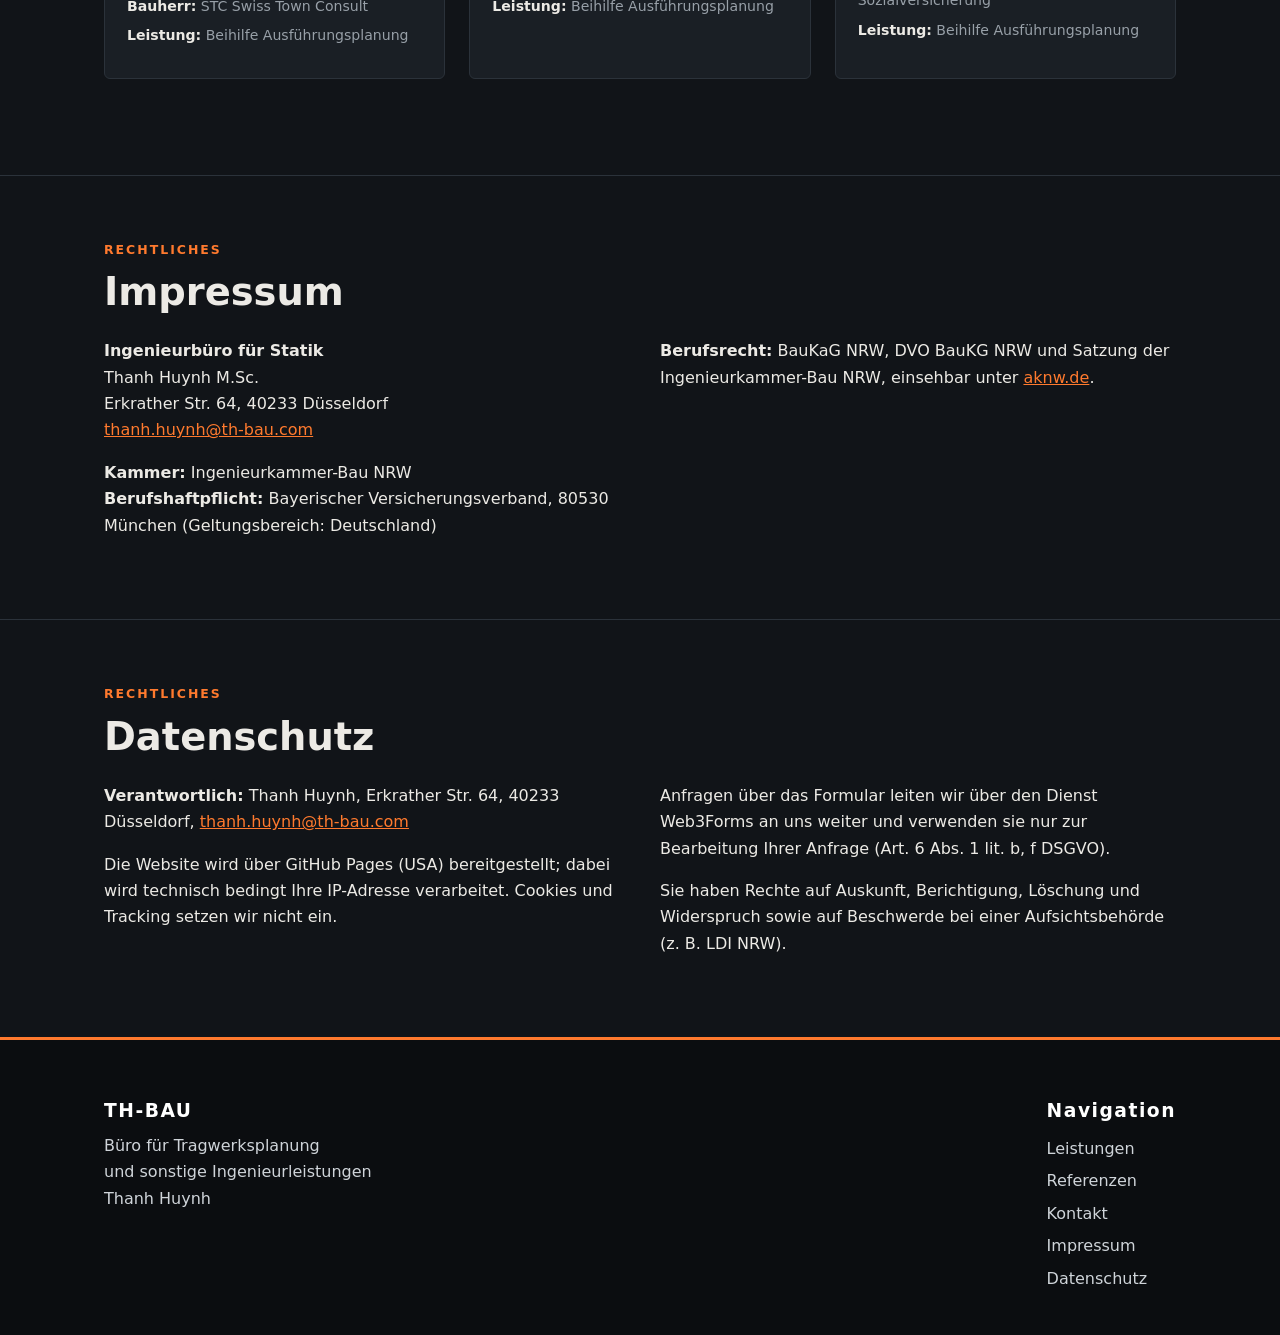
==== commit 3362e2c0: "Link-Vorschau (WhatsApp): Logo-Bild statt Projektbild Co-Authored-By: Claude Sonnet 5.5 <noreply@ant" ====
--- a/design1.html
+++ b/design1.html
@@ -14,7 +14,11 @@
 <meta property="og:title" content="TH-BAU – Tragwerksplanung und Statik">
 <meta property="og:description" content="TH-BAU – Ingenieurbüro Thanh Huynh in Düsseldorf: Tragwerksplanung, Statik sowie Schal- und Bewehrungspläne.">
 <meta property="og:url" content="https://www.th-bau.com/">
-<meta property="og:image" content="https://www.th-bau.com/images/3d-modell-tragwerk-keplerstrae-bergkamen.jpg">
+<meta property="og:image" content="https://www.th-bau.com/images/og-logo.jpg">
+<meta property="og:image:width" content="1200">
+<meta property="og:image:height" content="630">
+<meta property="og:image:alt" content="Logo TH-BAU, Thanh Huynh, Ingenieurbüro für Statik">
+<meta name="twitter:card" content="summary_large_image">
 <script type="application/ld+json">{"@context":"https://schema.org","@type":"ProfessionalService","name":"TH-BAU – Ingenieurbüro für Statik","founder":"Thanh Huynh","url":"https://www.th-bau.com/","email":"thanh.huynh@th-bau.com","telephone":"+49 163 9654179","address":{"@type":"PostalAddress","streetAddress":"Erkrather Str. 64","postalCode":"40233","addressLocality":"Düsseldorf","addressCountry":"DE"},"areaServed":"DE","knowsAbout":["Tragwerksplanung","Statik","Bewehrungsplanung"]}</script>
 
 <style>
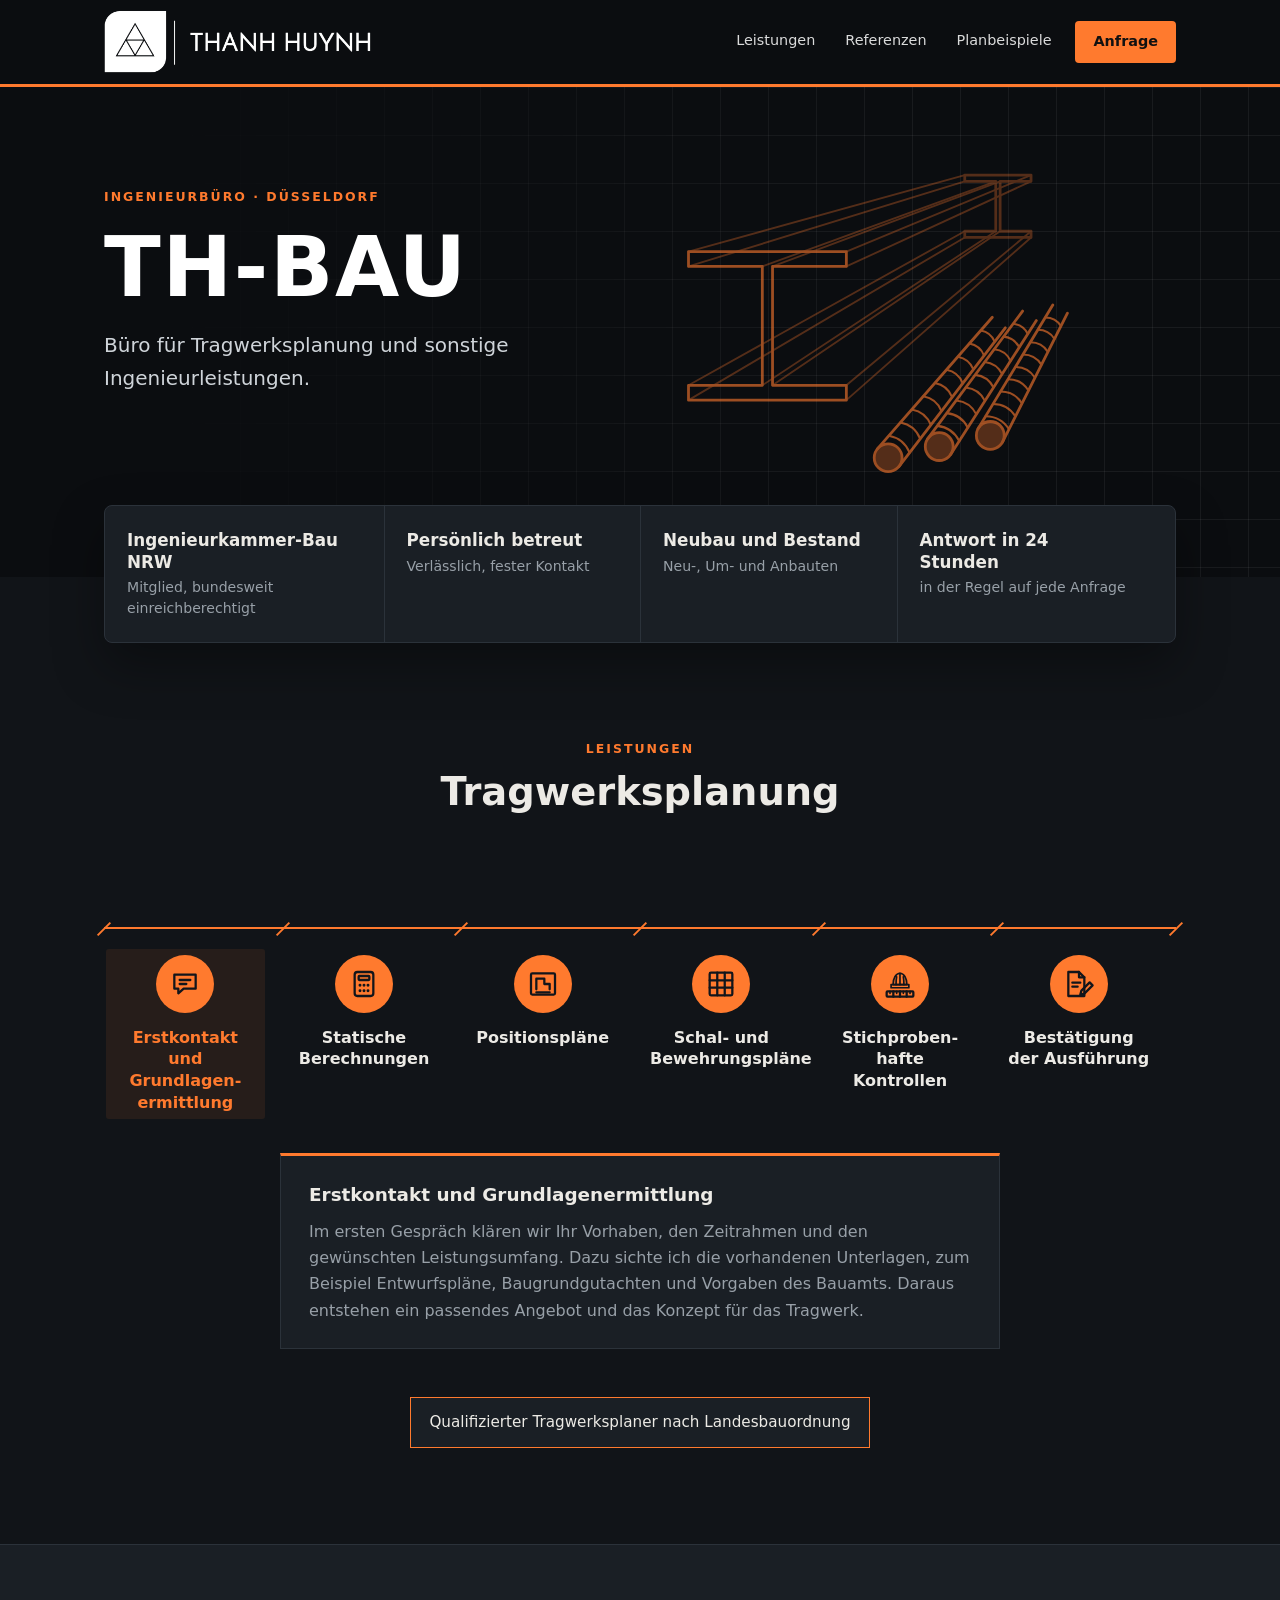
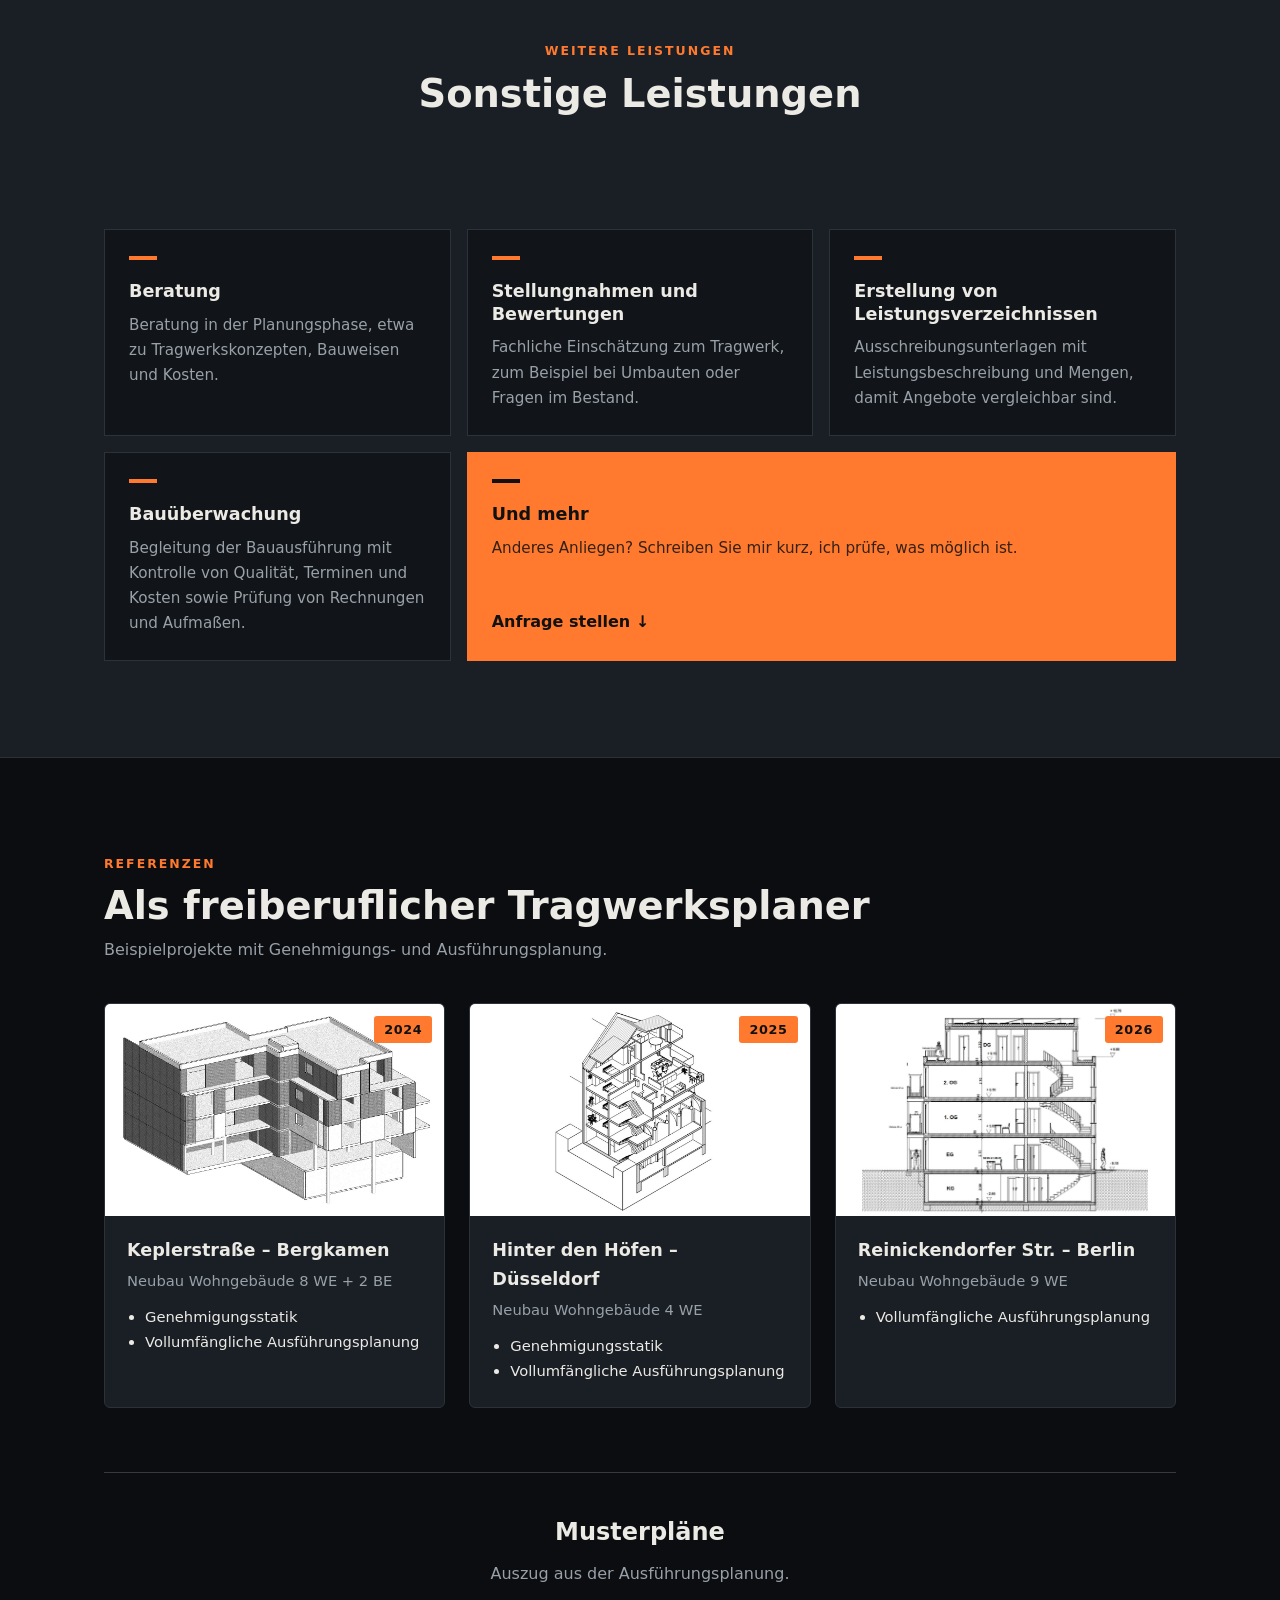
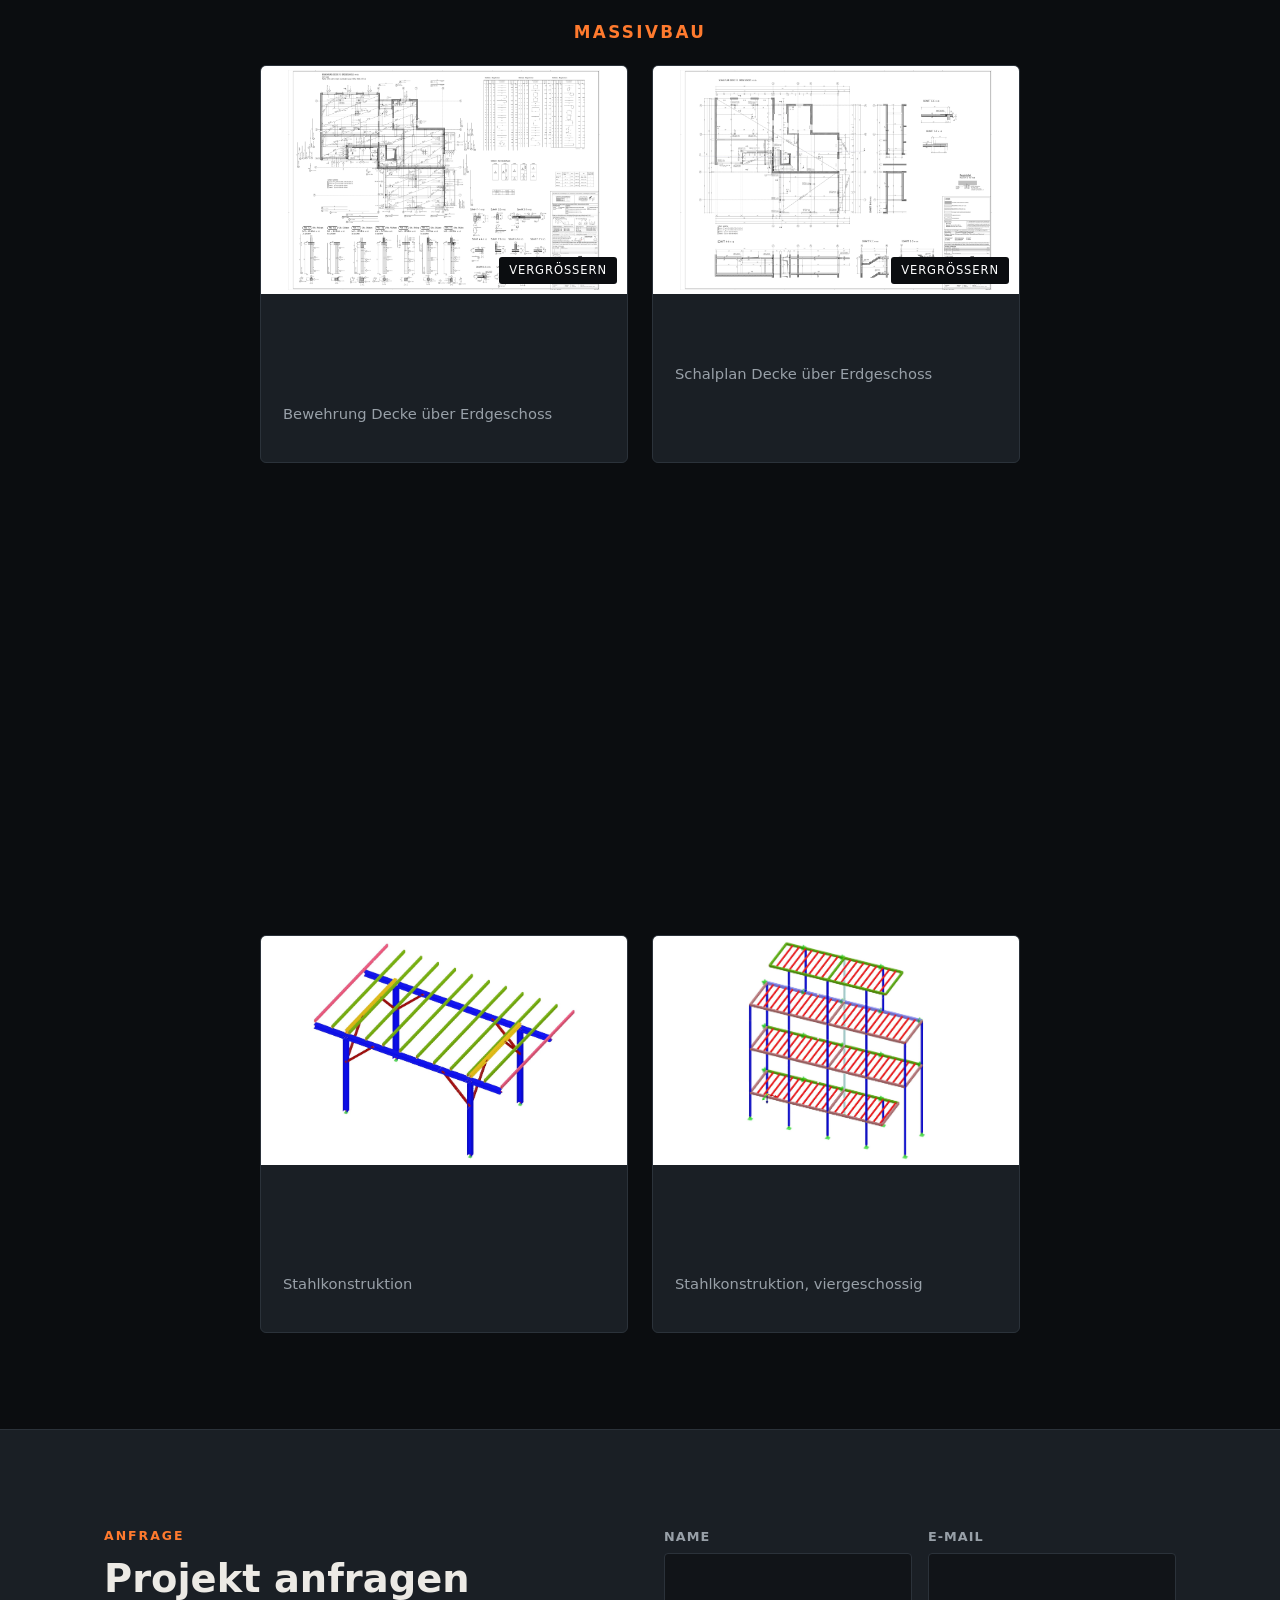
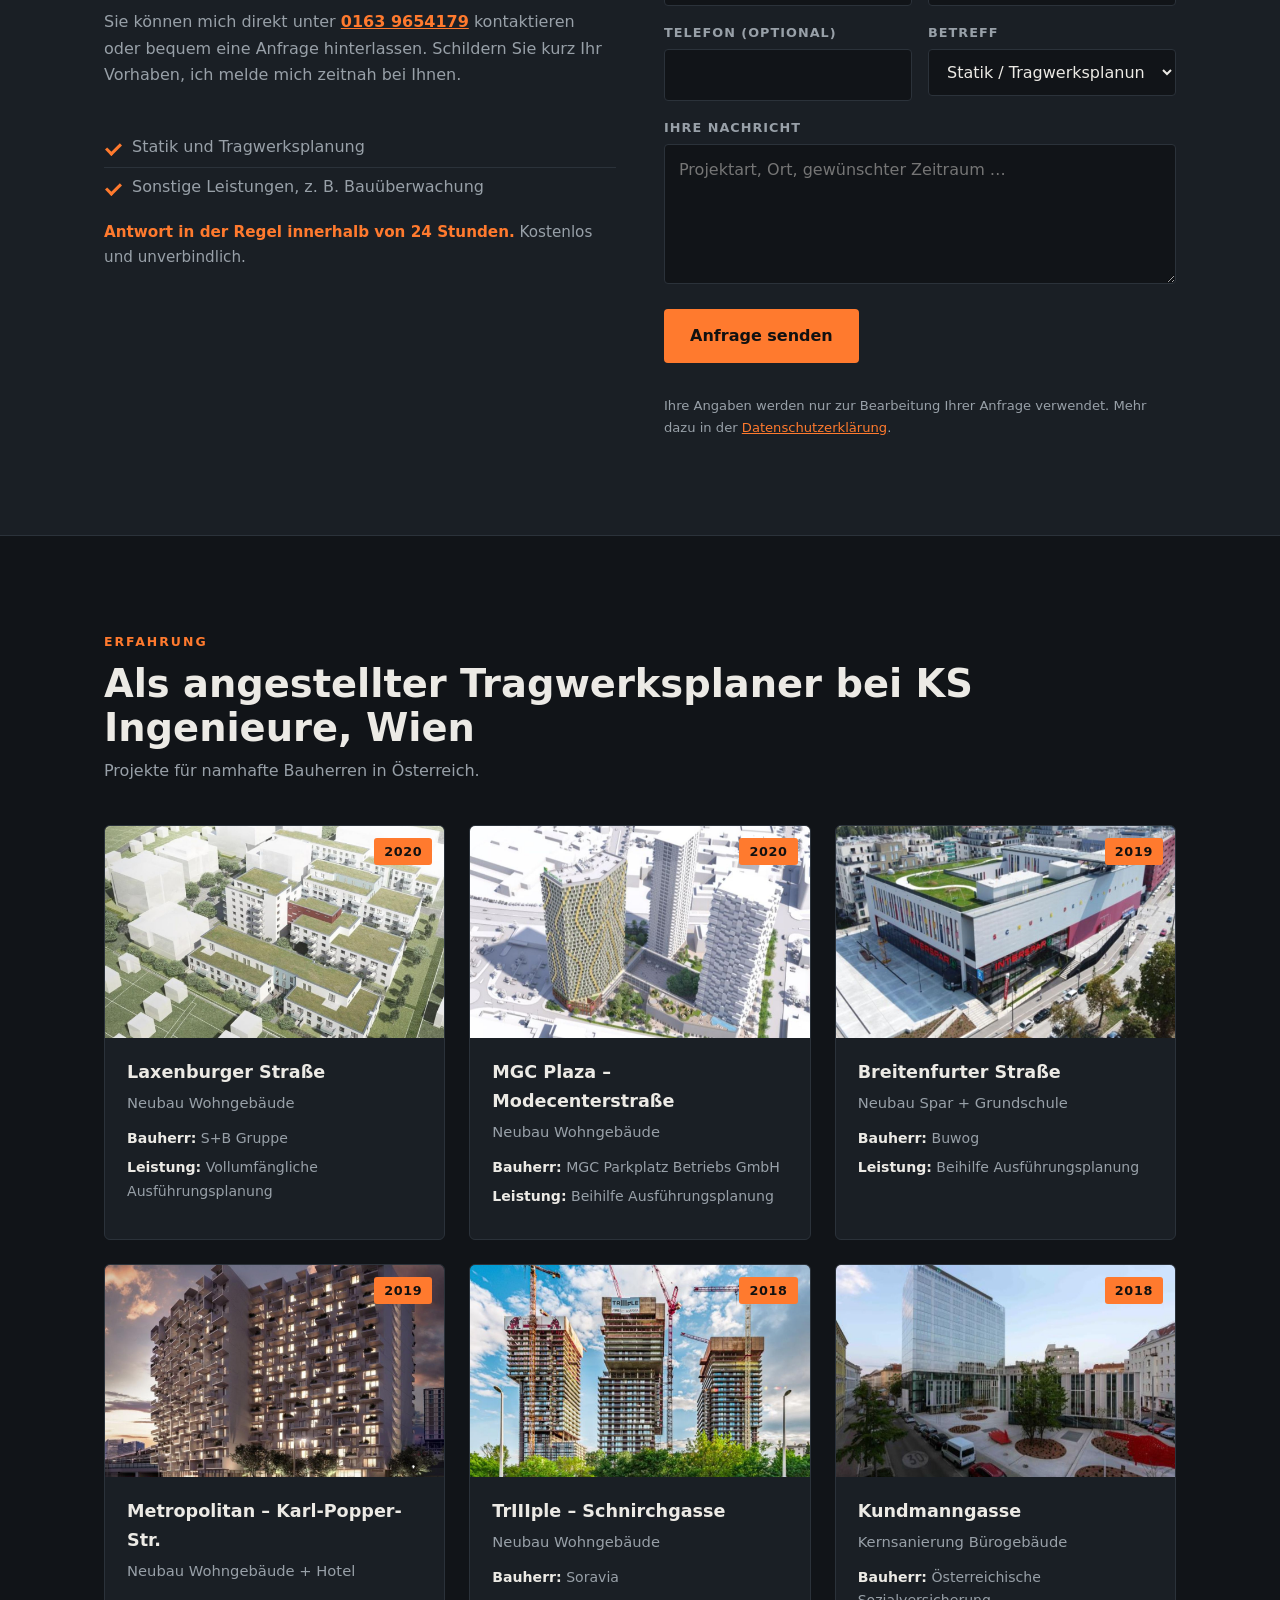
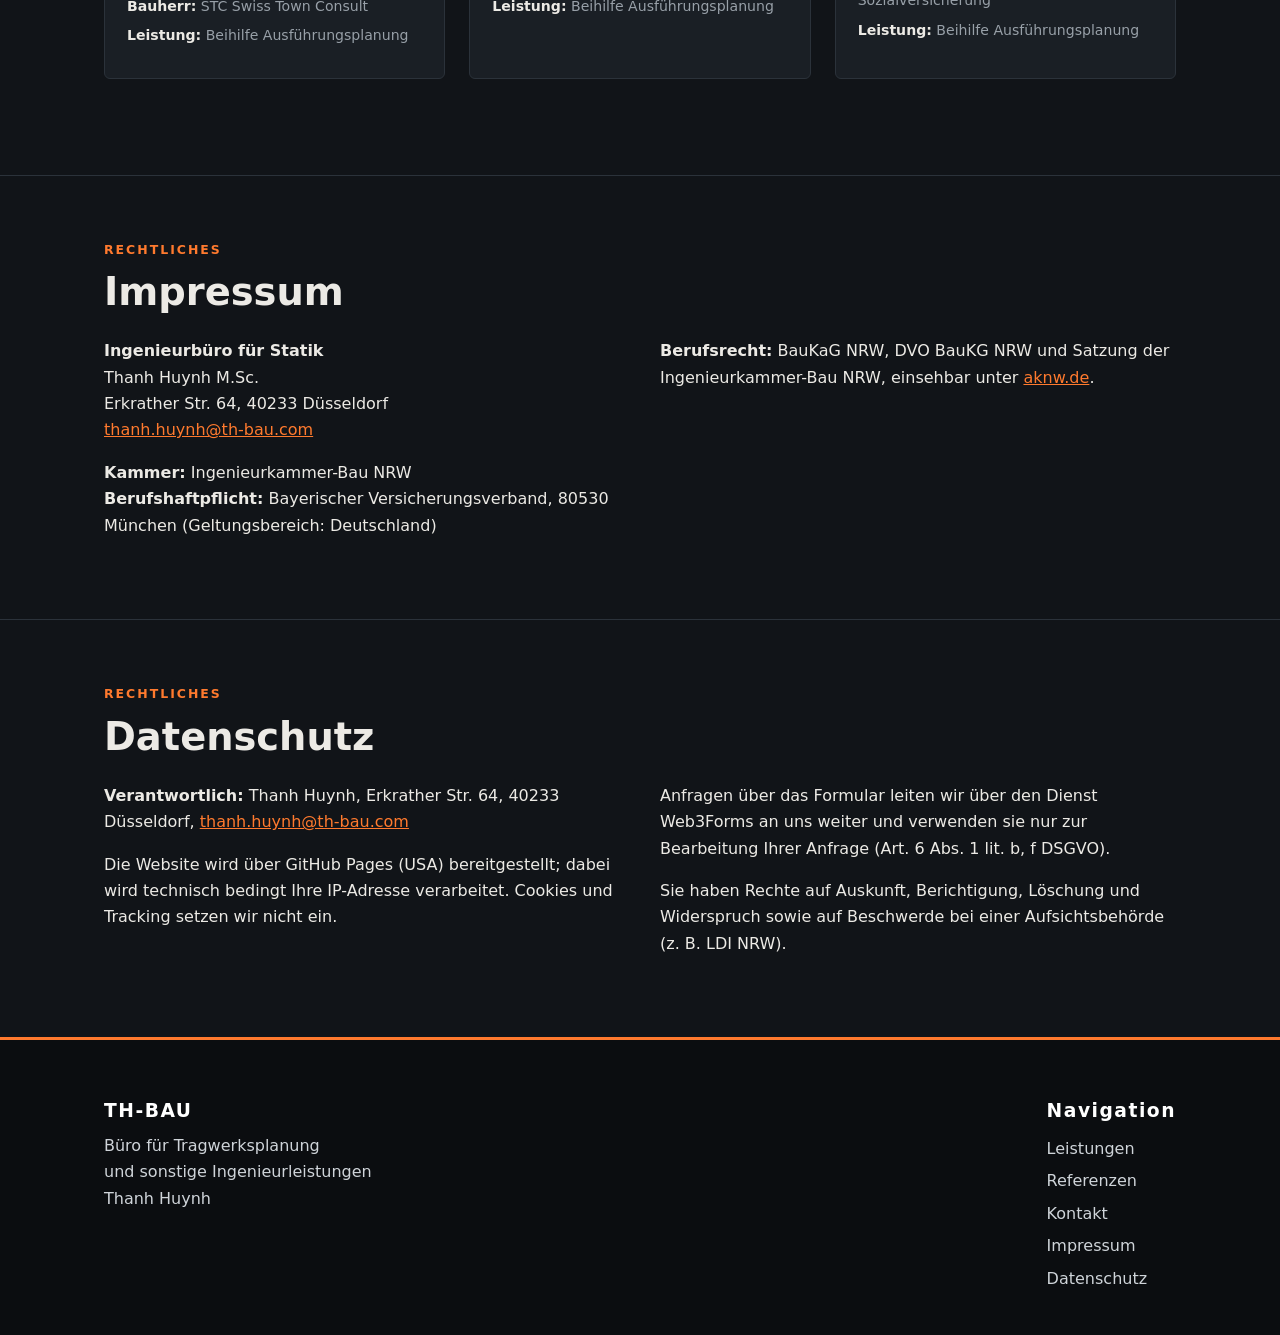
==== commit 52b31811: "Handy: Erstkontakt zunaechst geschlossen und pulsierend, Antippen oeffnet/schliesst Co-Authored-By: " ====
--- a/design1.html
+++ b/design1.html
@@ -221,6 +221,12 @@
 /* Antwortzeit */
 .react{margin:14px 0 0;font-size:.95rem;color:var(--mute)}
 .react b{color:var(--accent)}
+/* Hinweis: erster Schritt pulsiert am Handy */
+@keyframes hintpulse{0%{box-shadow:0 0 0 0 color-mix(in srgb,var(--accent) 60%,transparent);transform:scale(1)}60%{box-shadow:0 0 0 14px color-mix(in srgb,var(--accent) 0%,transparent);transform:scale(1.08)}100%{box-shadow:0 0 0 0 color-mix(in srgb,var(--accent) 0%,transparent);transform:scale(1)}}
+.chain .st.hint .ico{animation:hintpulse 1.8s ease-out infinite}
+.chain .st.hint .stb::after{content:"antippen";margin-left:auto;font-size:.72rem;letter-spacing:.08em;text-transform:uppercase;color:var(--accent);font-weight:600}
+@media (min-width:901px){.chain .st.hint .ico{animation:none}.chain .st.hint .stb::after{content:none}}
+@media (prefers-reduced-motion:reduce){.chain .st.hint .ico{animation:none;box-shadow:0 0 0 5px color-mix(in srgb,var(--accent) 30%,transparent)}}
 </style>
 </head>
 <body>
@@ -485,9 +491,13 @@
 var st=[].slice.call(document.querySelectorAll("#chain .st")),cp=document.getElementById("cp");
 function pick(i){st.forEach(function(e,k){var on=k===i;e.querySelector(".stb").setAttribute("aria-pressed",on?"true":"false");if(on){e.setAttribute("data-open","")}else{e.removeAttribute("data-open")}});
  cp.innerHTML=st[i].querySelector(".desc").innerHTML}
-st.forEach(function(e,i){var b=e.querySelector(".stb");b.addEventListener("click",function(){pick(i)});
+var mq=window.matchMedia("(max-width:900px)");
+function shut(){st.forEach(function(e){e.querySelector(".stb").setAttribute("aria-pressed","false");e.removeAttribute("data-open")})}
+st.forEach(function(e,i){var b=e.querySelector(".stb");b.addEventListener("click",function(){st[0].classList.remove("hint");if(mq.matches&&e.hasAttribute("data-open")){shut()}else{pick(i)}});
  b.addEventListener("mouseenter",function(){if(window.matchMedia("(hover:hover) and (min-width:901px)").matches)pick(i)})});
-pick(0);
+function init(){if(mq.matches){shut();if(!st.some(function(e){return e.classList.contains("touched")}))st[0].classList.add("hint")}else{st[0].classList.remove("hint");if(!st.some(function(e){return e.hasAttribute("data-open")}))pick(0)}}
+st.forEach(function(e){e.querySelector(".stb").addEventListener("click",function(){st.forEach(function(x){x.classList.add("touched")})})});
+init();(mq.addEventListener?mq.addEventListener("change",init):mq.addListener(init));
 })();
 </script>
 <script>
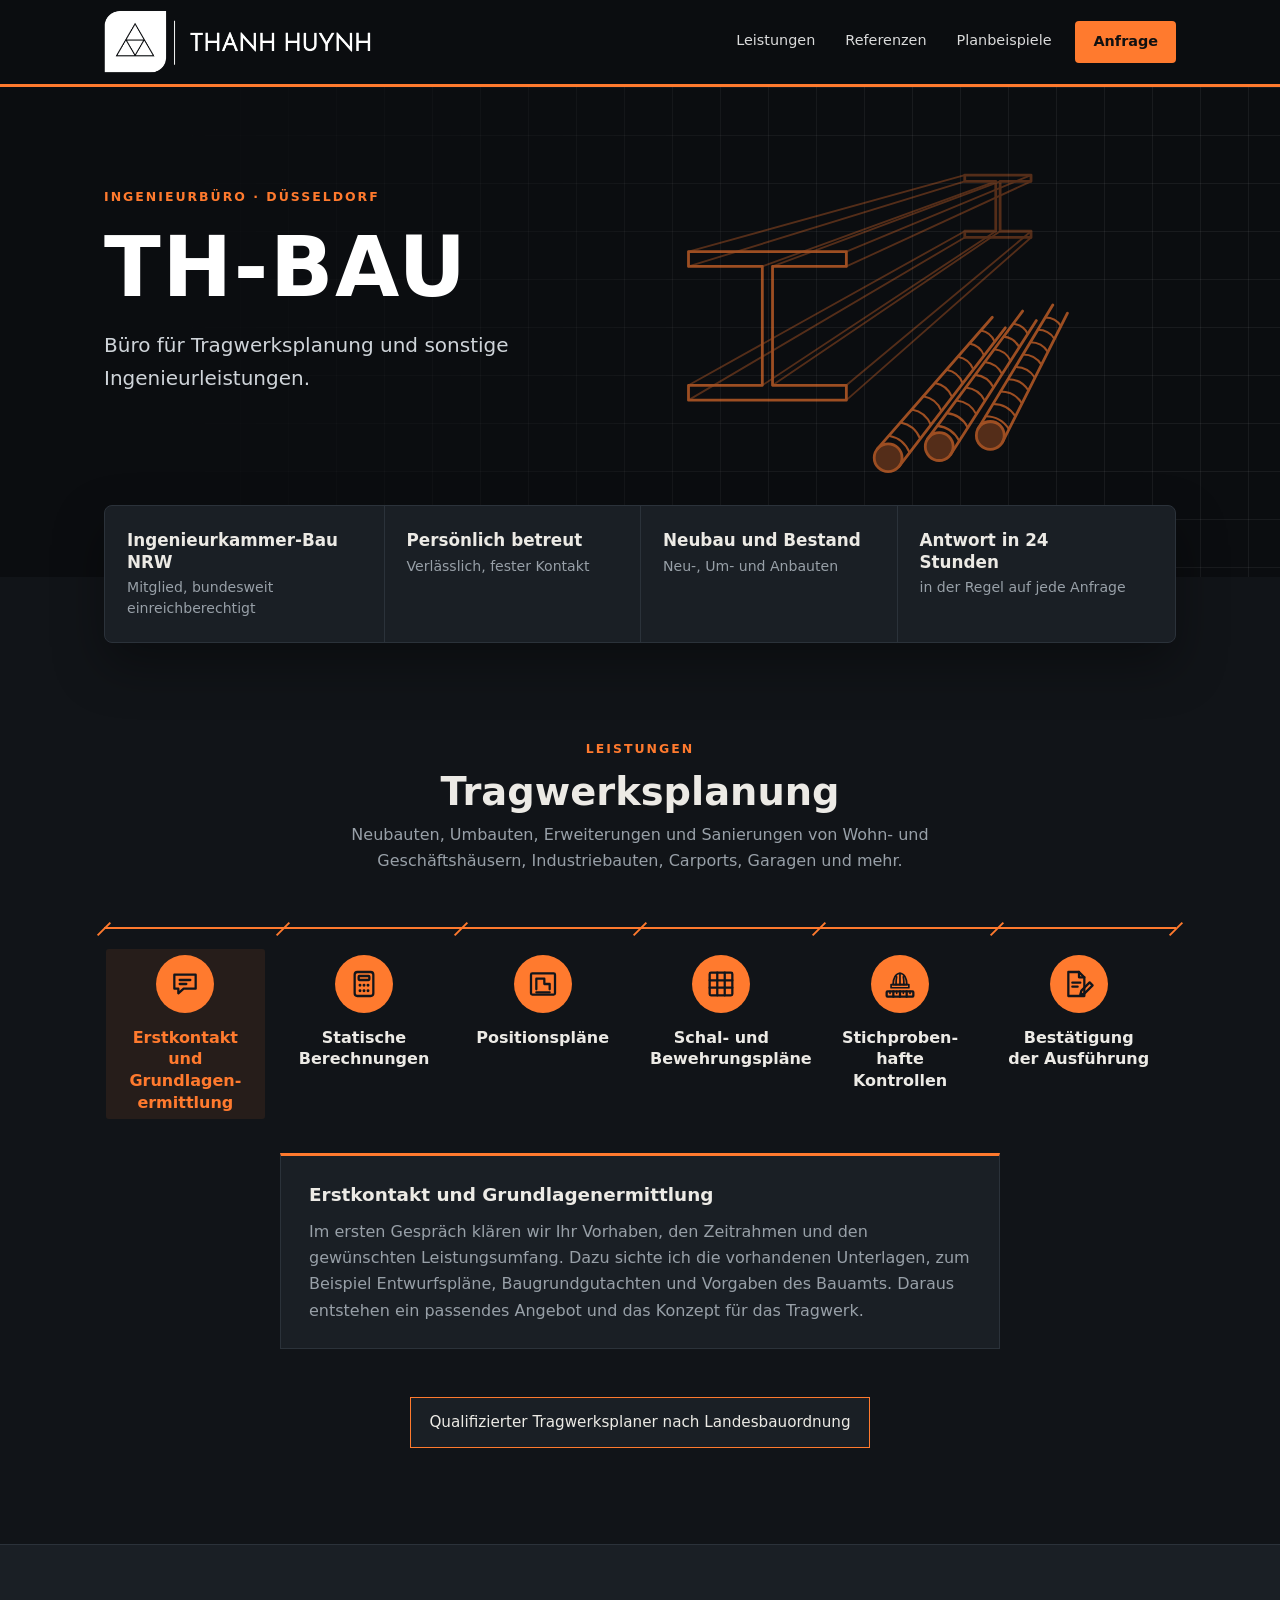
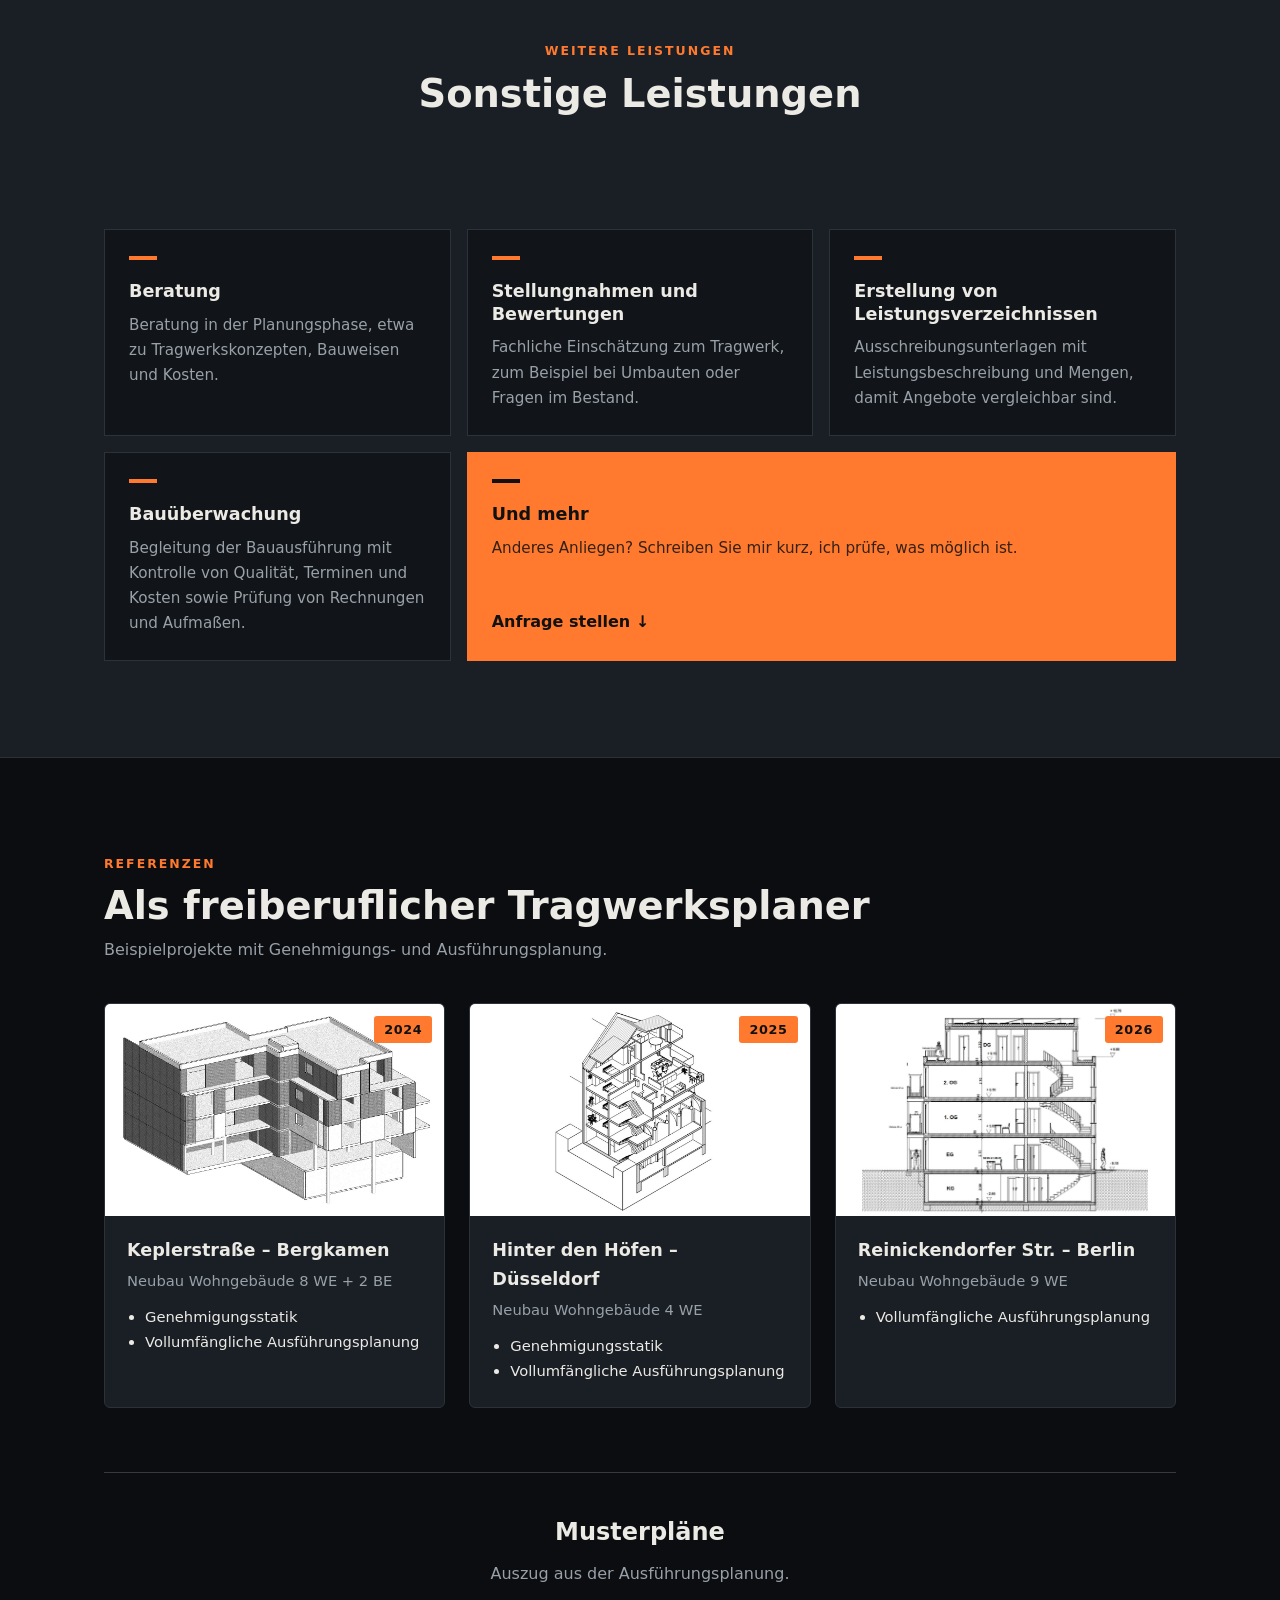
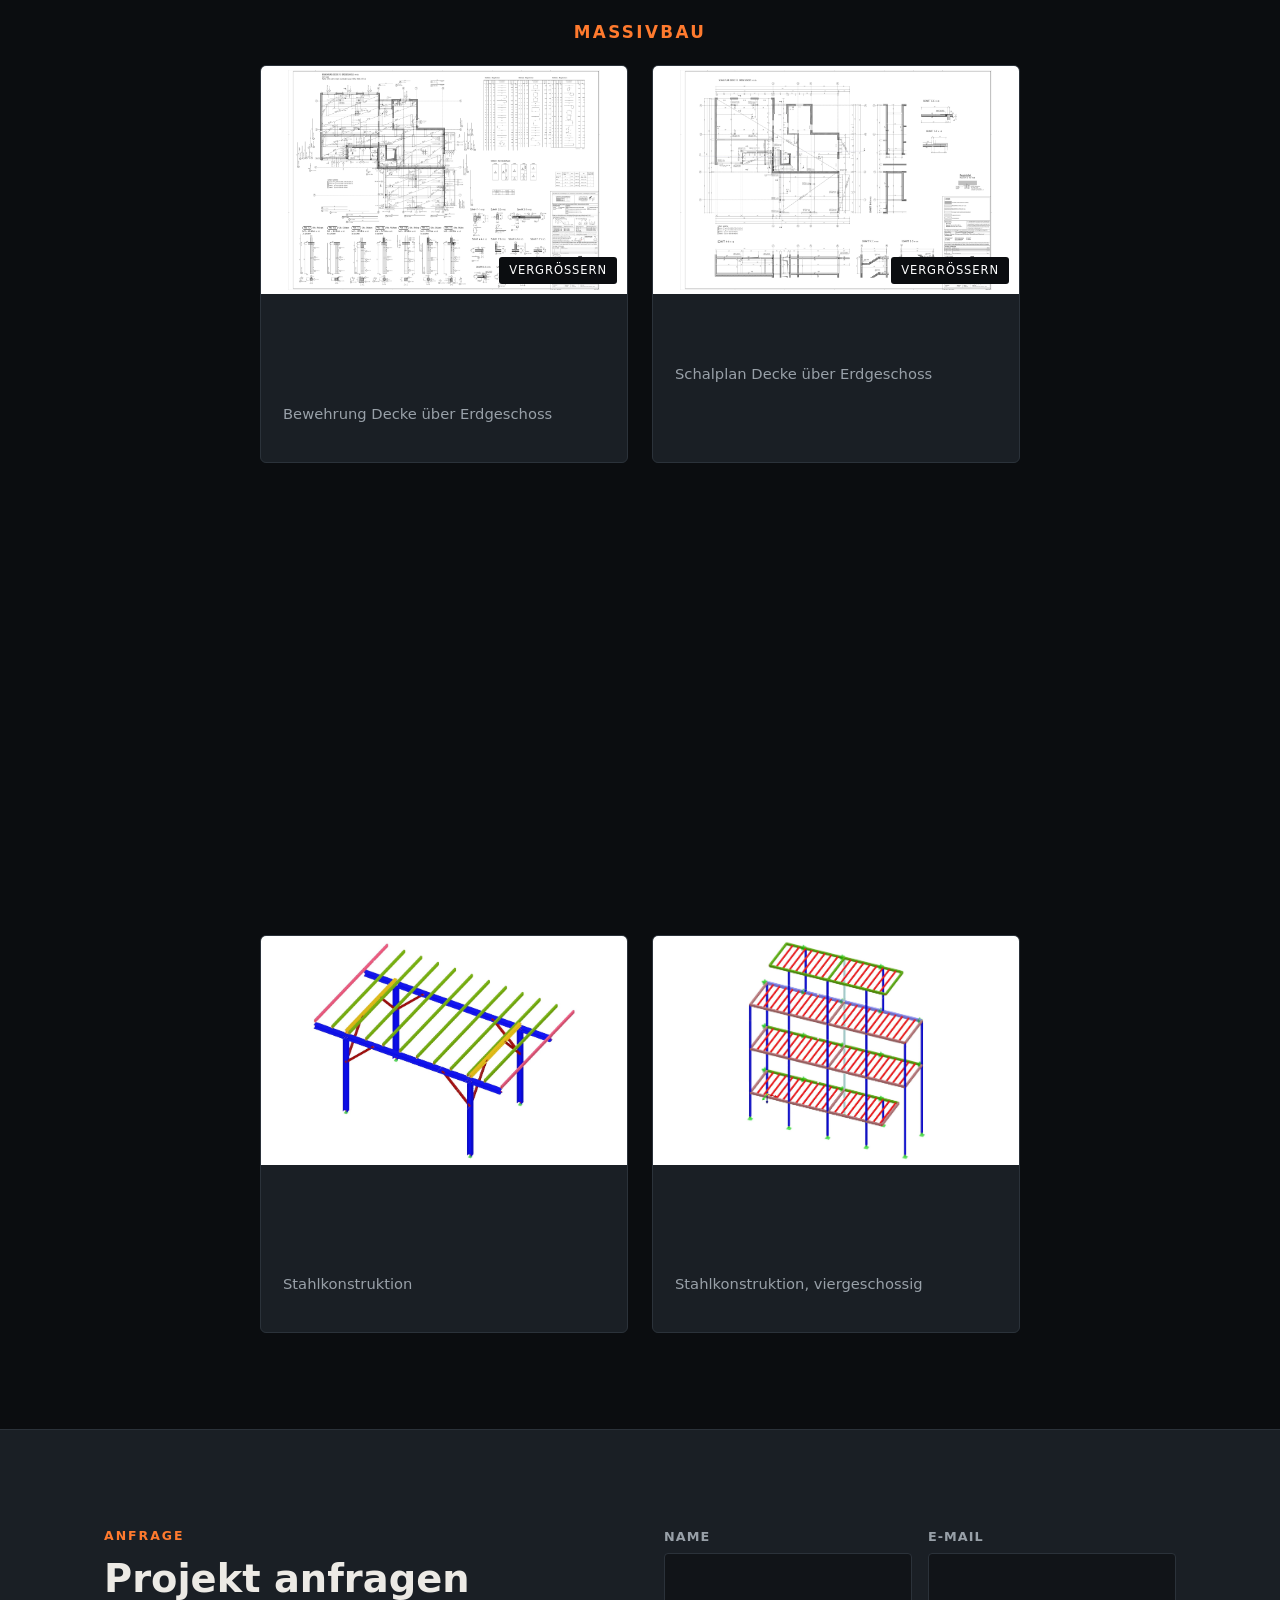
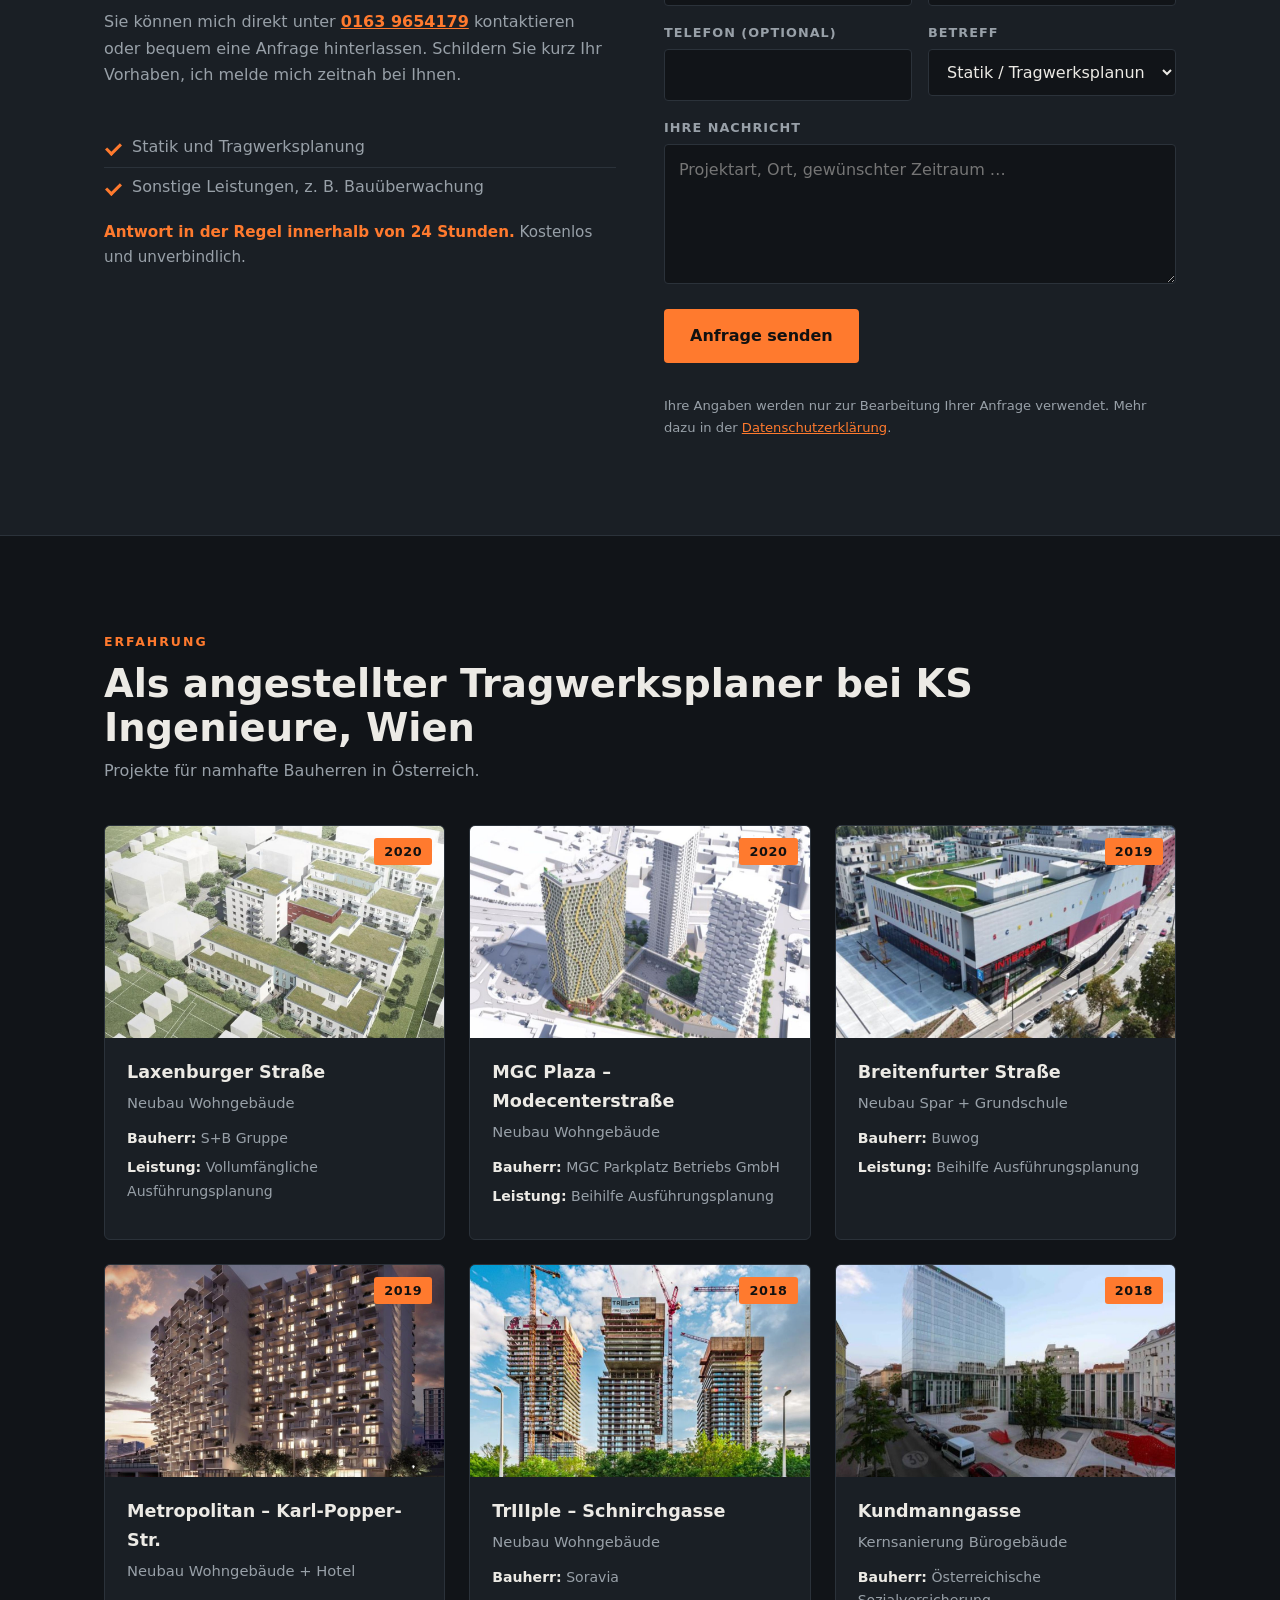
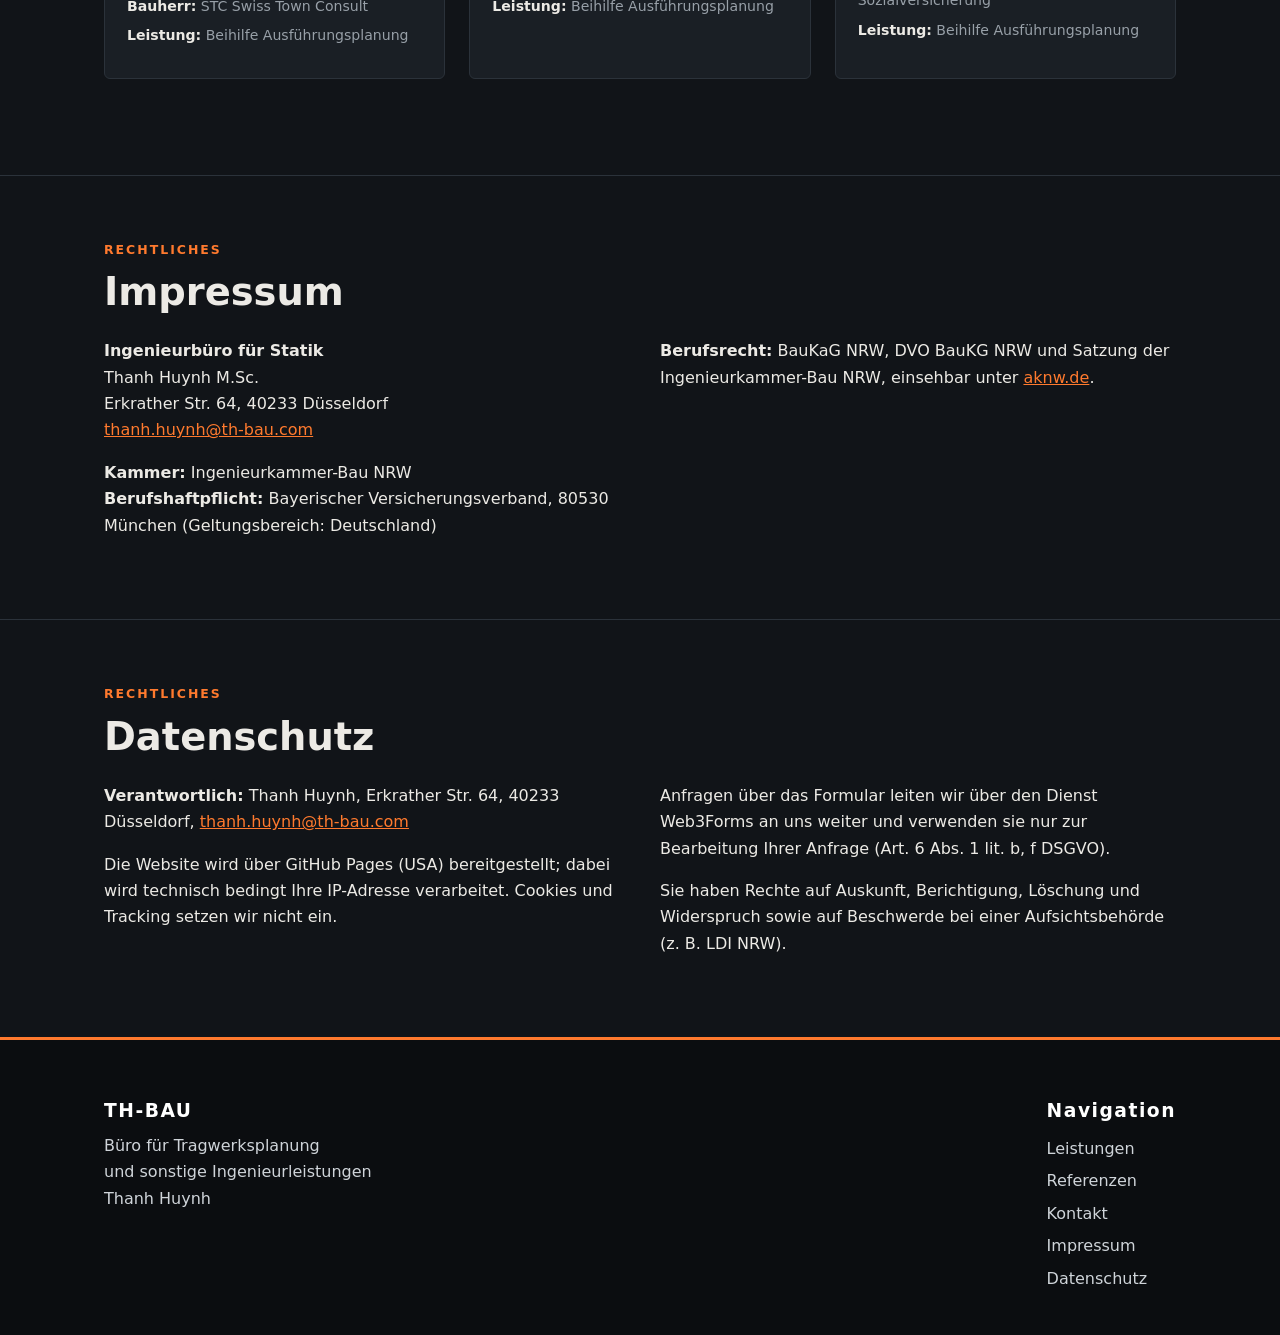
==== commit ba18f118: "Pulsier-Hinweis robuster: Ring-Animation, auch bei reduzierter Bewegung sichtbar Co-Authored-By: Cla" ====
--- a/design1.html
+++ b/design1.html
@@ -222,11 +222,14 @@
 .react{margin:14px 0 0;font-size:.95rem;color:var(--mute)}
 .react b{color:var(--accent)}
 /* Hinweis: erster Schritt pulsiert am Handy */
-@keyframes hintpulse{0%{box-shadow:0 0 0 0 color-mix(in srgb,var(--accent) 60%,transparent);transform:scale(1)}60%{box-shadow:0 0 0 14px color-mix(in srgb,var(--accent) 0%,transparent);transform:scale(1.08)}100%{box-shadow:0 0 0 0 color-mix(in srgb,var(--accent) 0%,transparent);transform:scale(1)}}
-.chain .st.hint .ico{animation:hintpulse 1.8s ease-out infinite}
+@keyframes hintring{0%{transform:scale(1);opacity:.9}100%{transform:scale(1.9);opacity:0}}
+@keyframes hintbeat{0%,100%{transform:scale(1)}50%{transform:scale(1.1)}}
+@keyframes hintfade{0%,100%{opacity:1}50%{opacity:.55}}
+.chain .st.hint .ico{position:relative;animation:hintbeat 1.6s ease-in-out infinite}
+.chain .st.hint .ico::after{content:"";position:absolute;left:0;top:0;right:0;bottom:0;border-radius:50%;border:3px solid var(--accent);pointer-events:none;animation:hintring 1.6s ease-out infinite}
 .chain .st.hint .stb::after{content:"antippen";margin-left:auto;font-size:.72rem;letter-spacing:.08em;text-transform:uppercase;color:var(--accent);font-weight:600}
-@media (min-width:901px){.chain .st.hint .ico{animation:none}.chain .st.hint .stb::after{content:none}}
-@media (prefers-reduced-motion:reduce){.chain .st.hint .ico{animation:none;box-shadow:0 0 0 5px color-mix(in srgb,var(--accent) 30%,transparent)}}
+@media (min-width:901px){.chain .st.hint .ico{animation:none}.chain .st.hint .ico::after{content:none}.chain .st.hint .stb::after{content:none}}
+@media (prefers-reduced-motion:reduce){.chain .st.hint .ico{animation:hintfade 1.6s ease-in-out infinite}.chain .st.hint .ico::after{animation:none;opacity:.5}}
 </style>
 </head>
 <body>
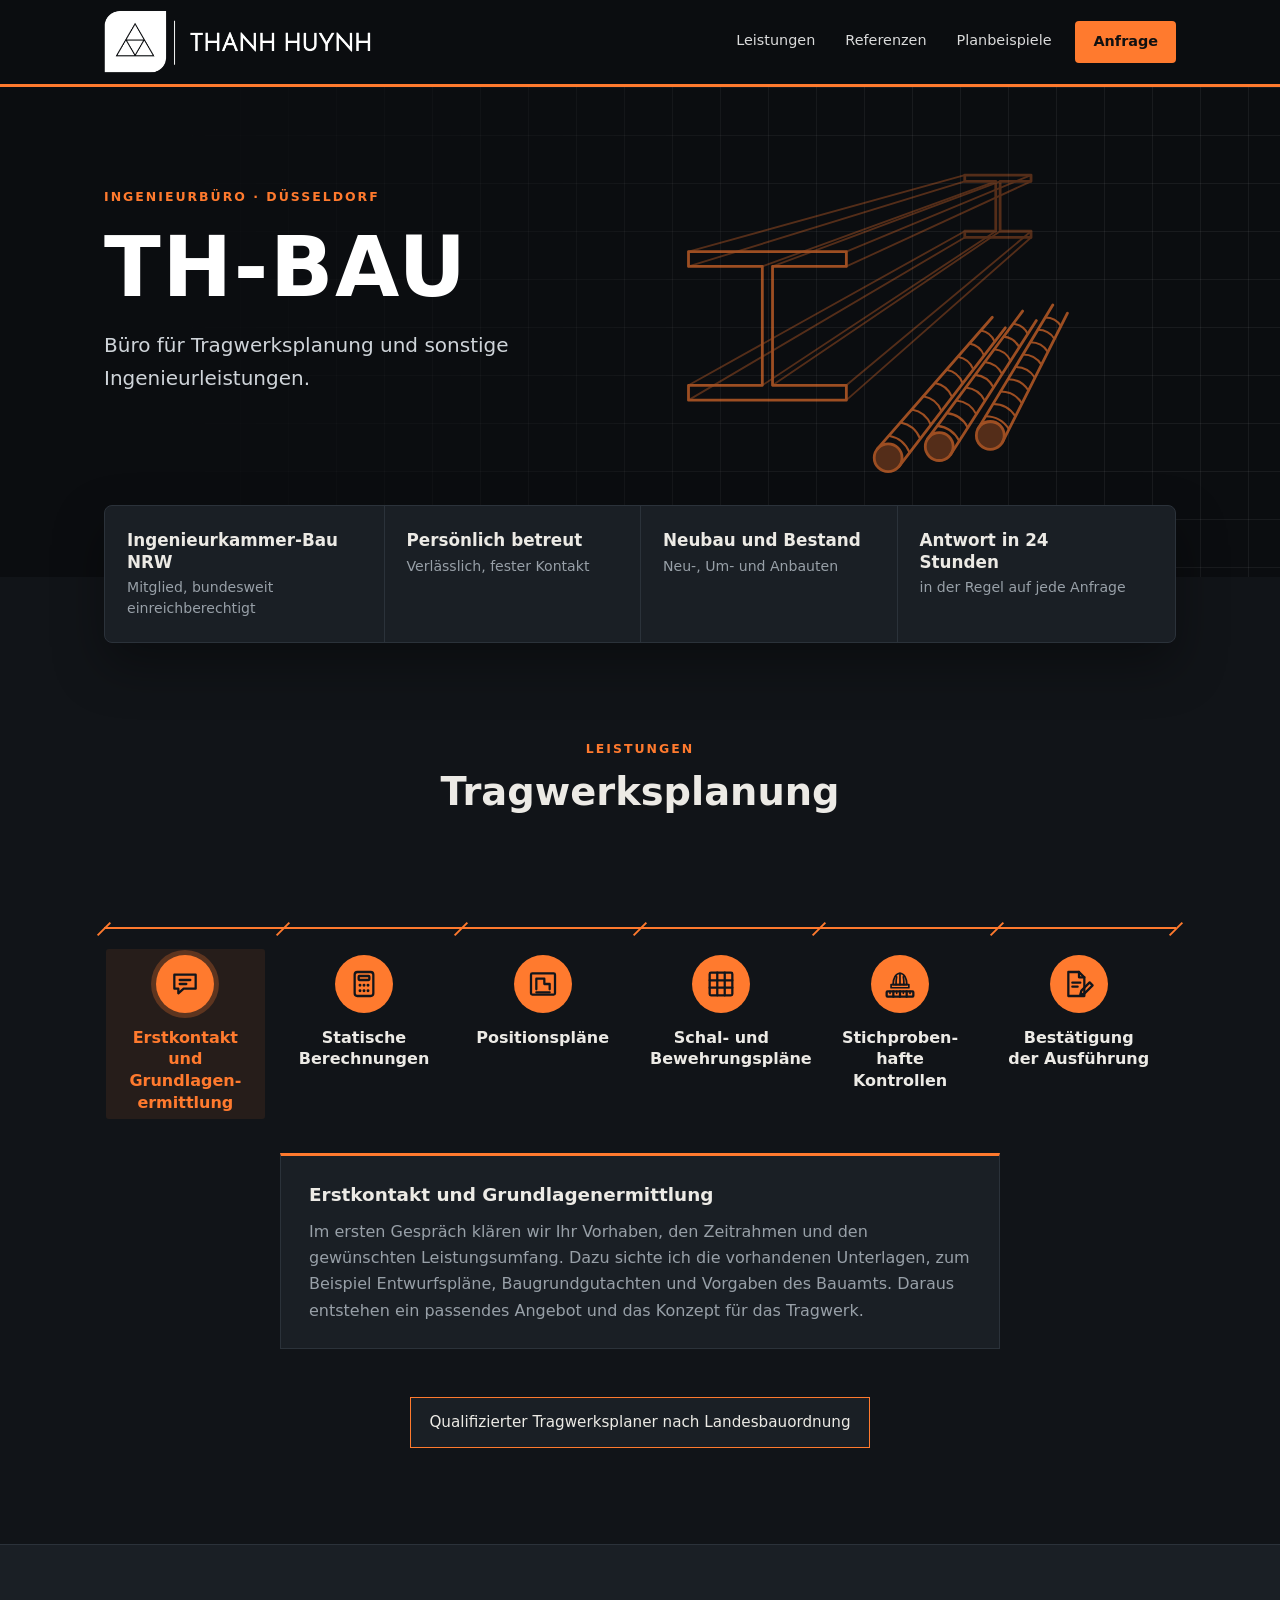
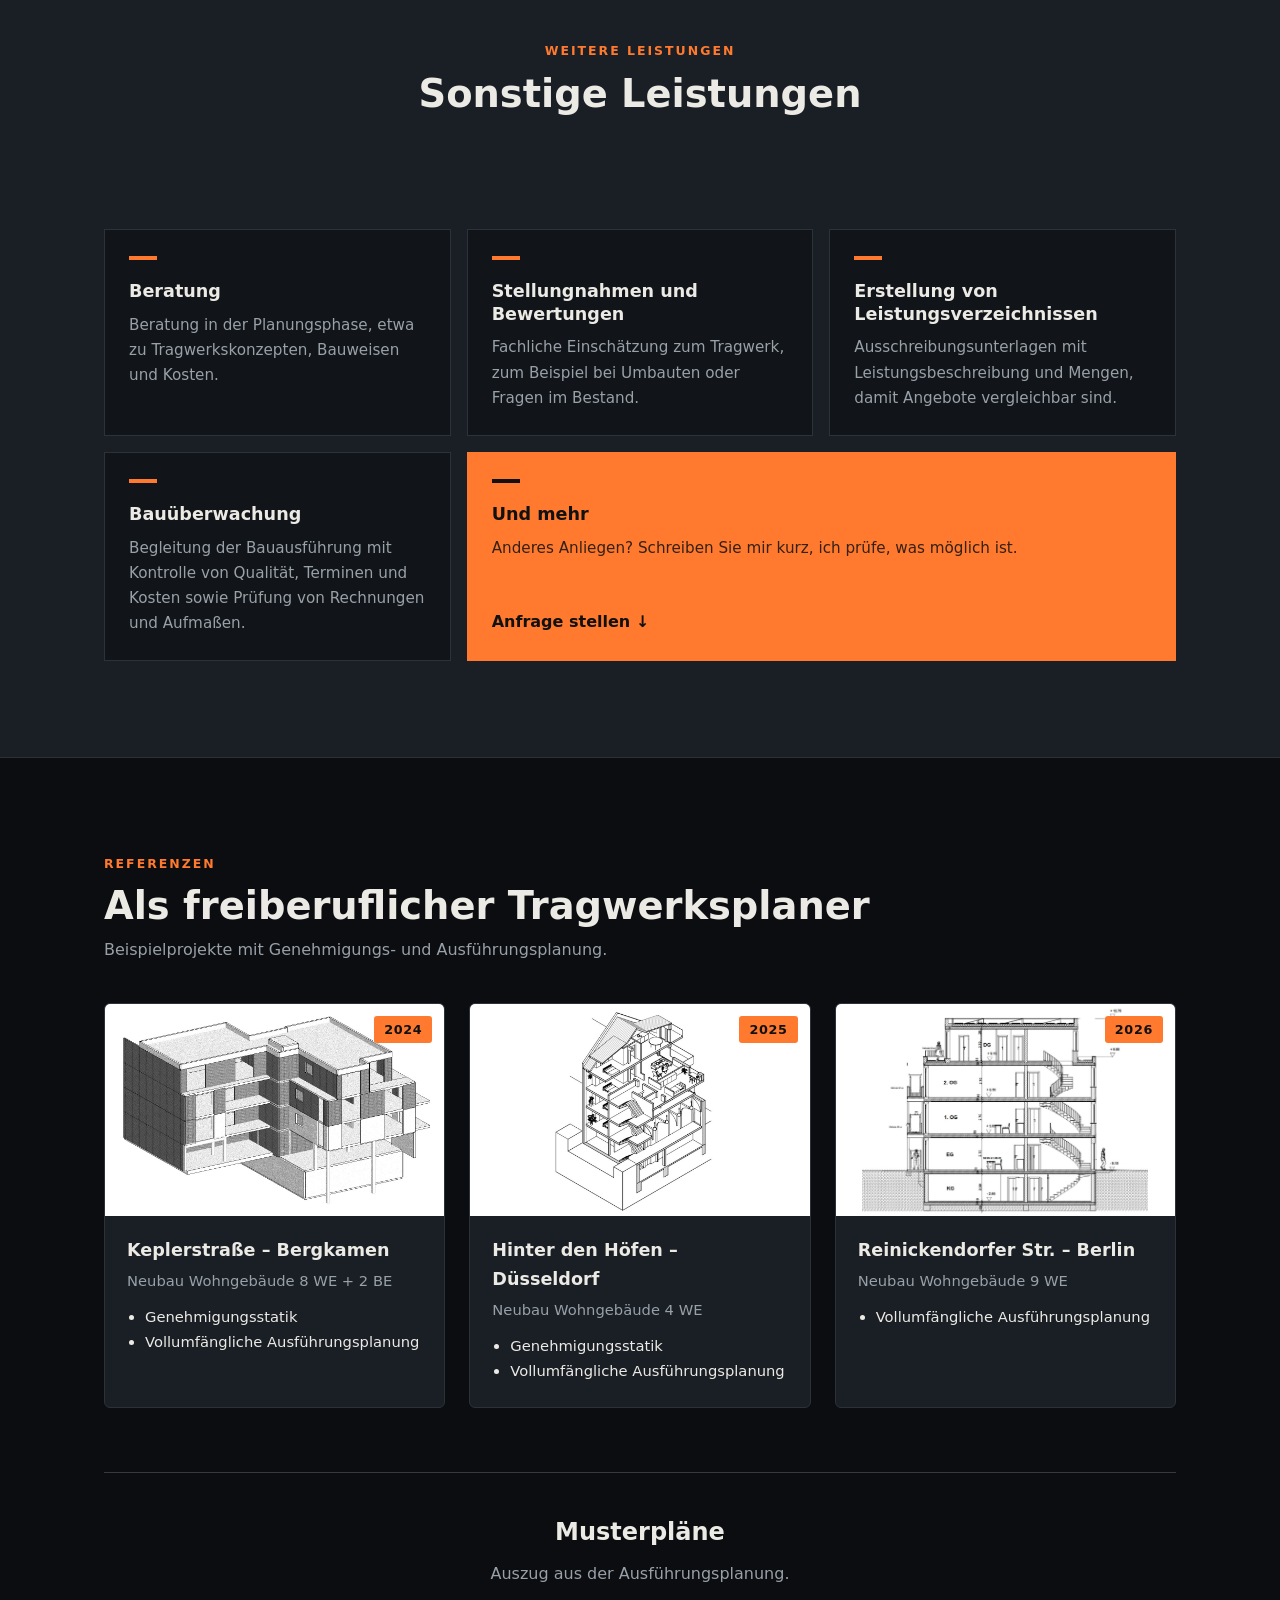
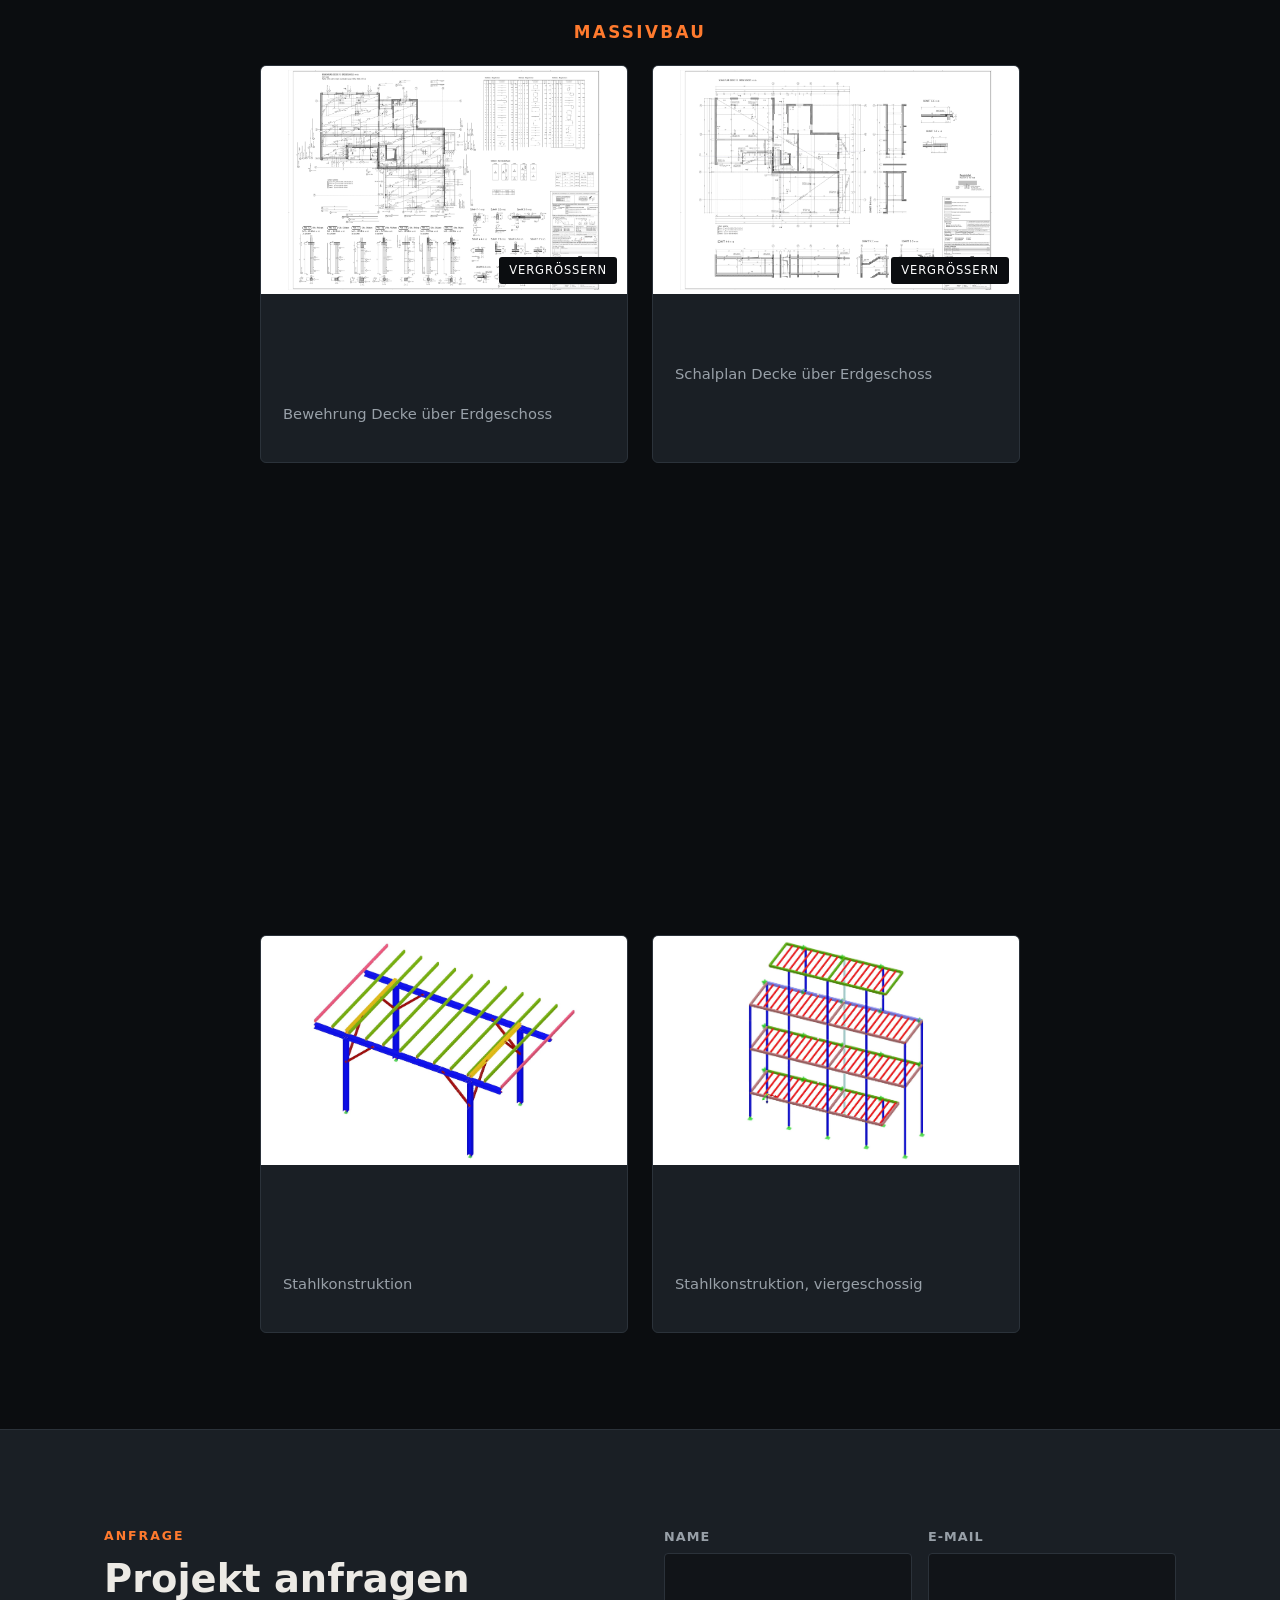
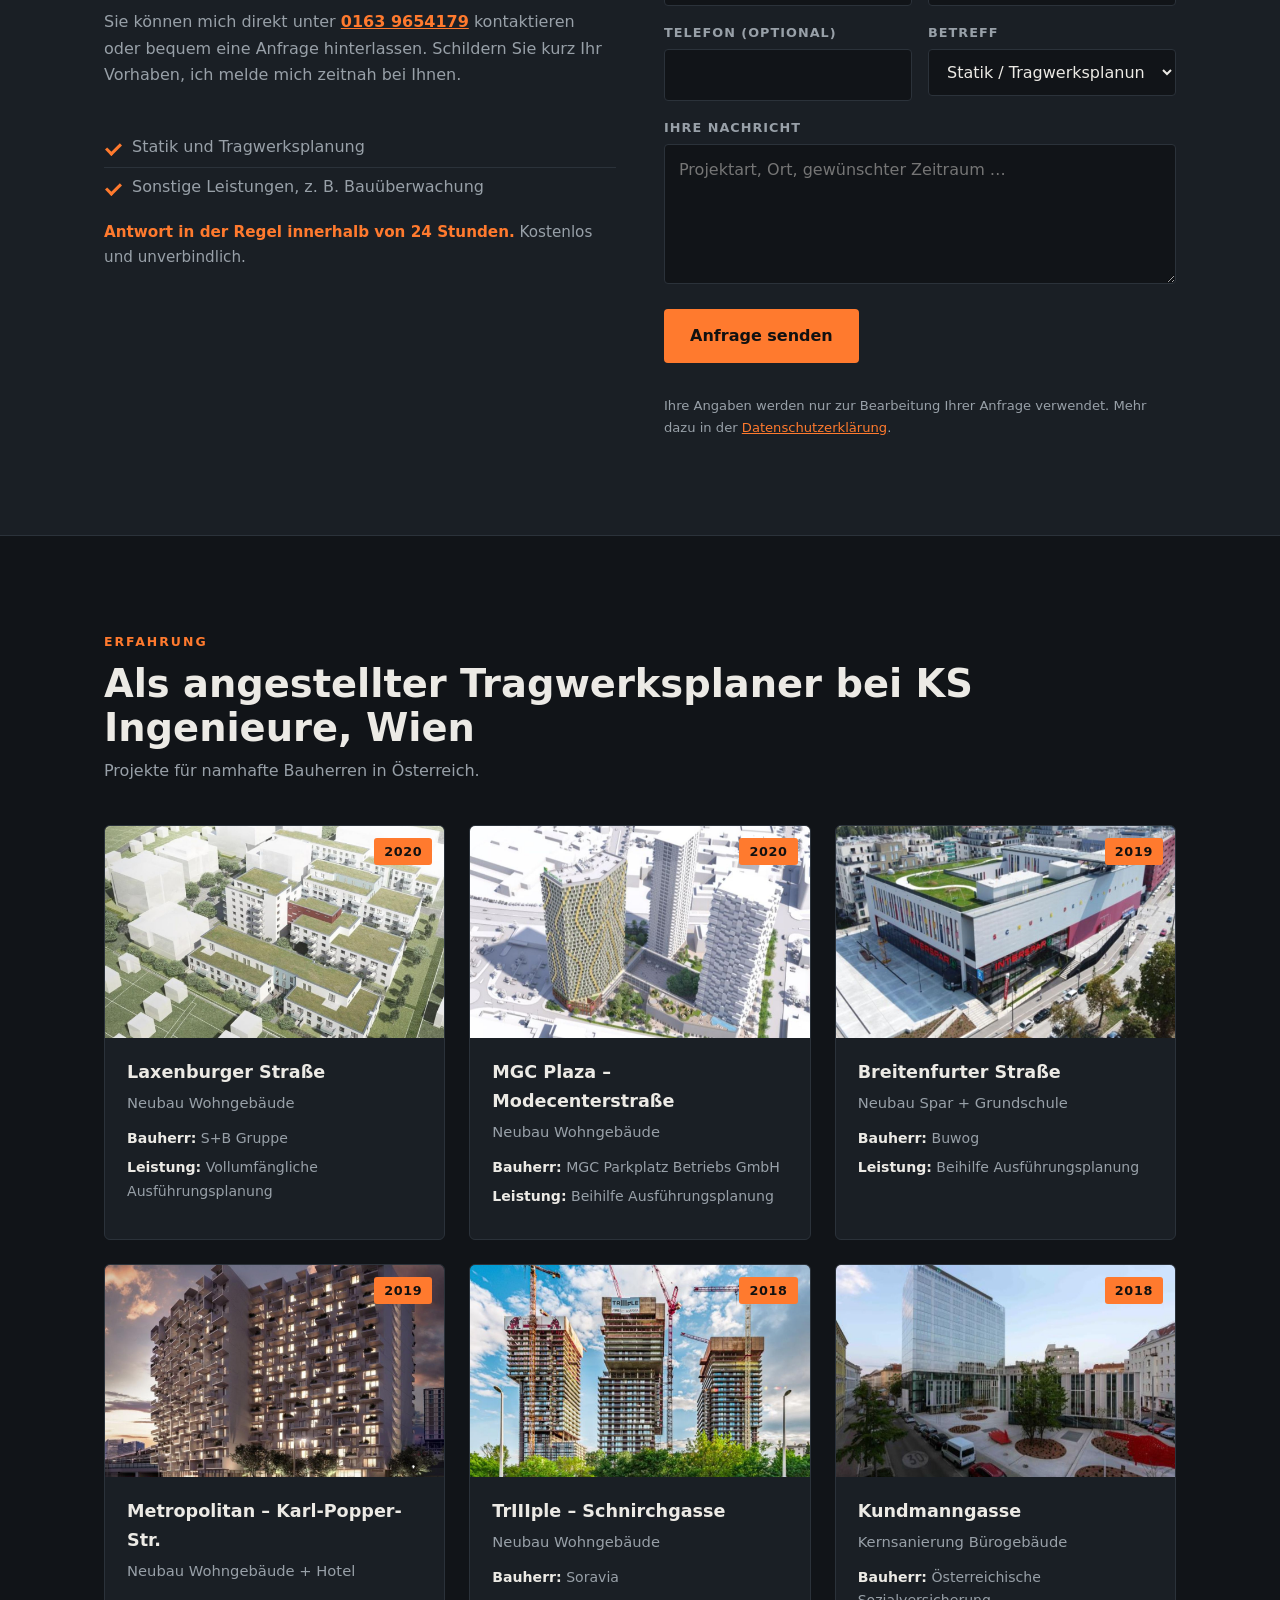
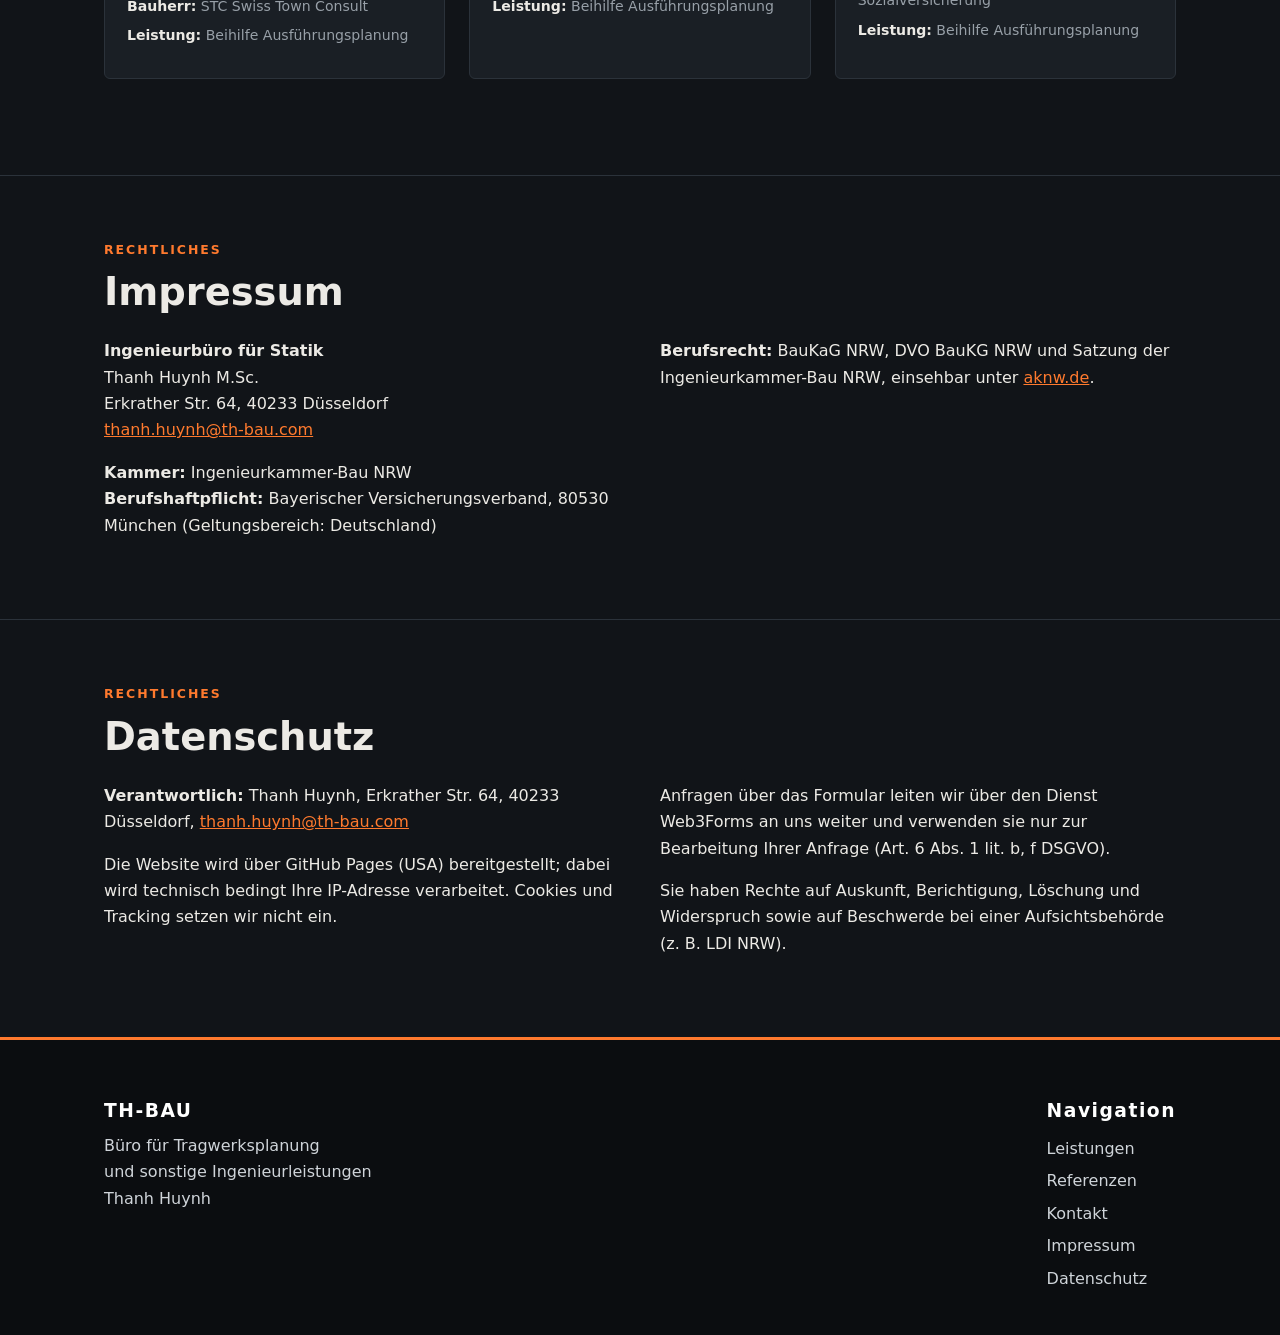
==== commit 76698ab5: "Hover-Effekt der Massekette wiederhergestellt Co-Authored-By: Claude Sonnet 5.5 <noreply@anthropic.c" ====
--- a/design1.html
+++ b/design1.html
@@ -221,6 +221,12 @@
 /* Antwortzeit */
 .react{margin:14px 0 0;font-size:.95rem;color:var(--mute)}
 .react b{color:var(--accent)}
+/* Hover: Symbole in der Massekette */
+.chain .ico{transition:transform .28s cubic-bezier(.2,.8,.2,1),box-shadow .28s ease}
+.chain .ico svg{transition:transform .28s cubic-bezier(.2,.8,.2,1)}
+.chain .stb:focus-visible .ico,.chain .stb[aria-pressed="true"] .ico{box-shadow:0 0 0 5px color-mix(in srgb,var(--accent) 26%,transparent)}
+@media (hover:hover){.chain .stb:hover .ico,.chain .stb:focus-visible .ico{transform:translateY(-7px);box-shadow:0 0 0 6px color-mix(in srgb,var(--accent) 28%,transparent),0 14px 22px rgba(0,0,0,.35)}.chain .stb:hover .ico svg,.chain .stb:focus-visible .ico svg{transform:scale(1.12) rotate(-6deg)}}
+@media (prefers-reduced-motion:reduce){.chain .ico,.chain .ico svg{transition:none}.chain .stb:hover .ico,.chain .stb:hover .ico svg{transform:none}}
 /* Hinweis: erster Schritt pulsiert am Handy */
 @keyframes hintring{0%{transform:scale(1);opacity:.9}100%{transform:scale(1.9);opacity:0}}
 @keyframes hintbeat{0%,100%{transform:scale(1)}50%{transform:scale(1.1)}}
